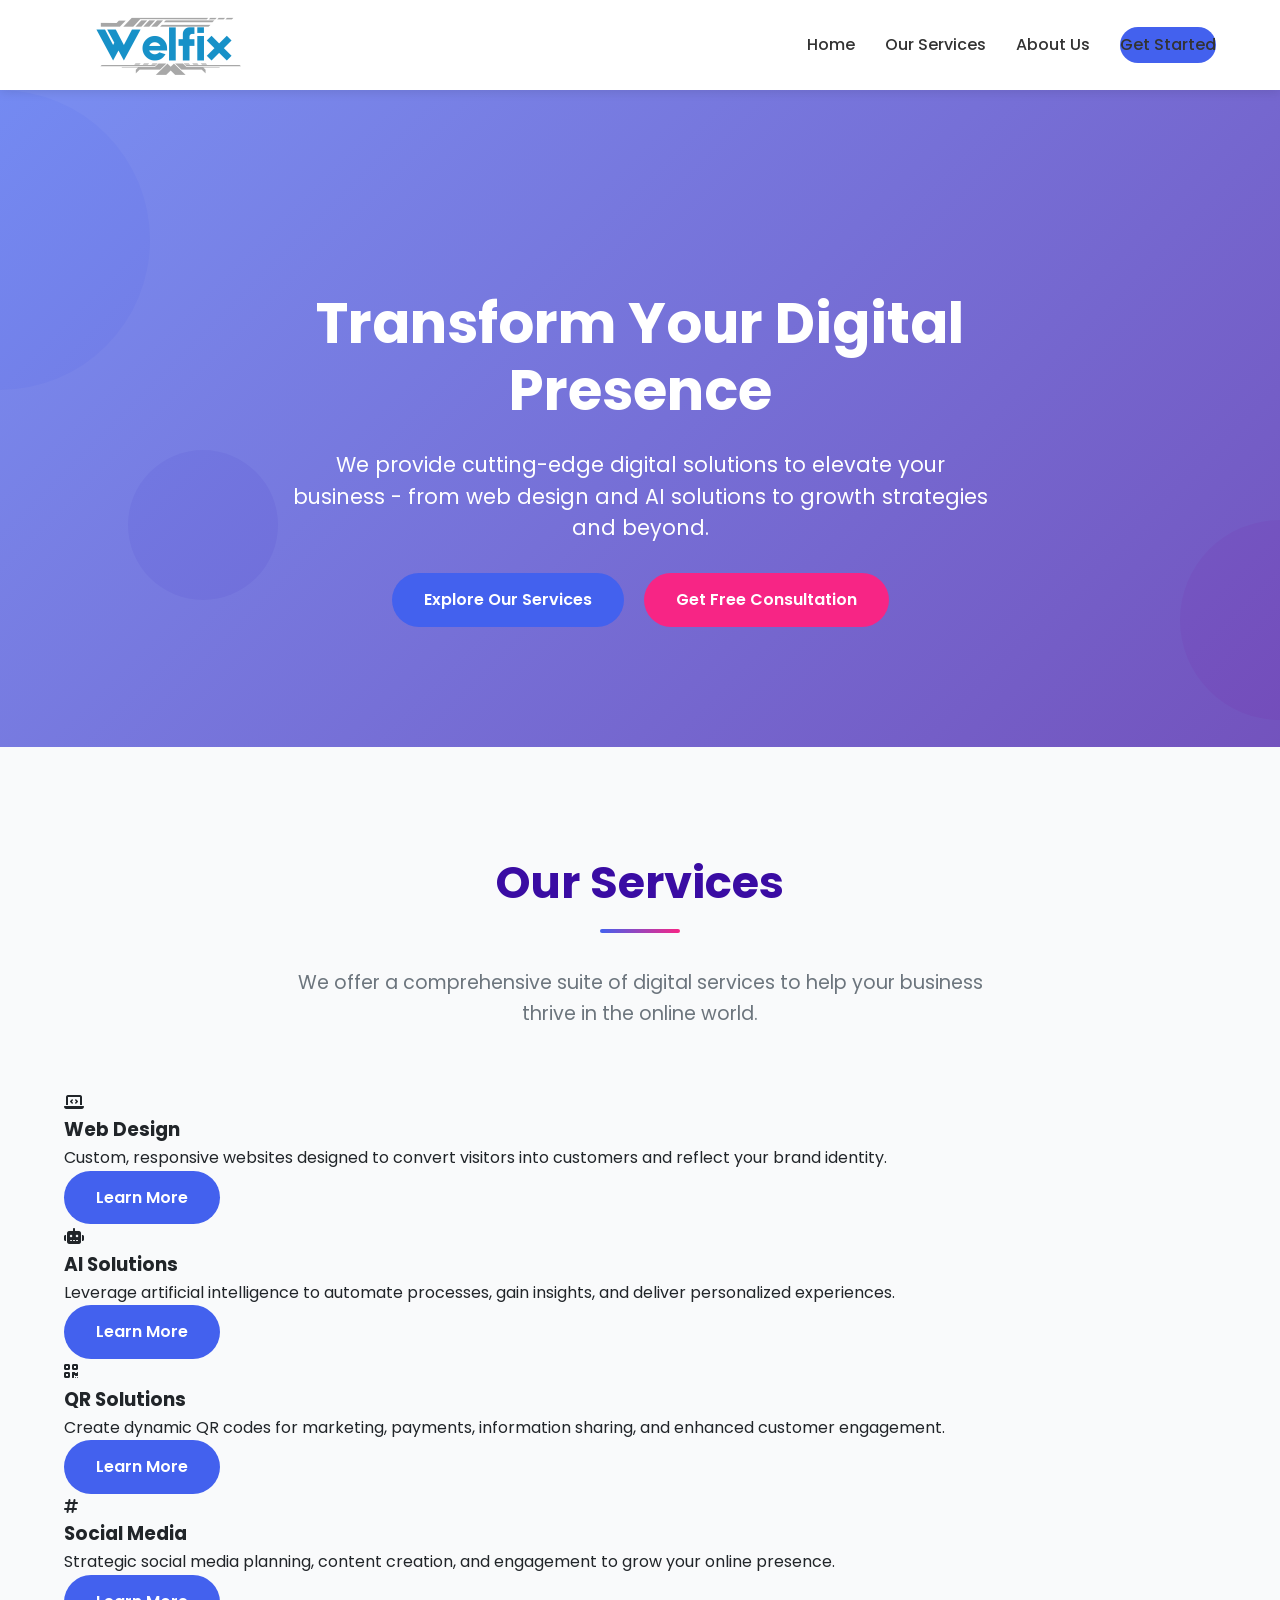
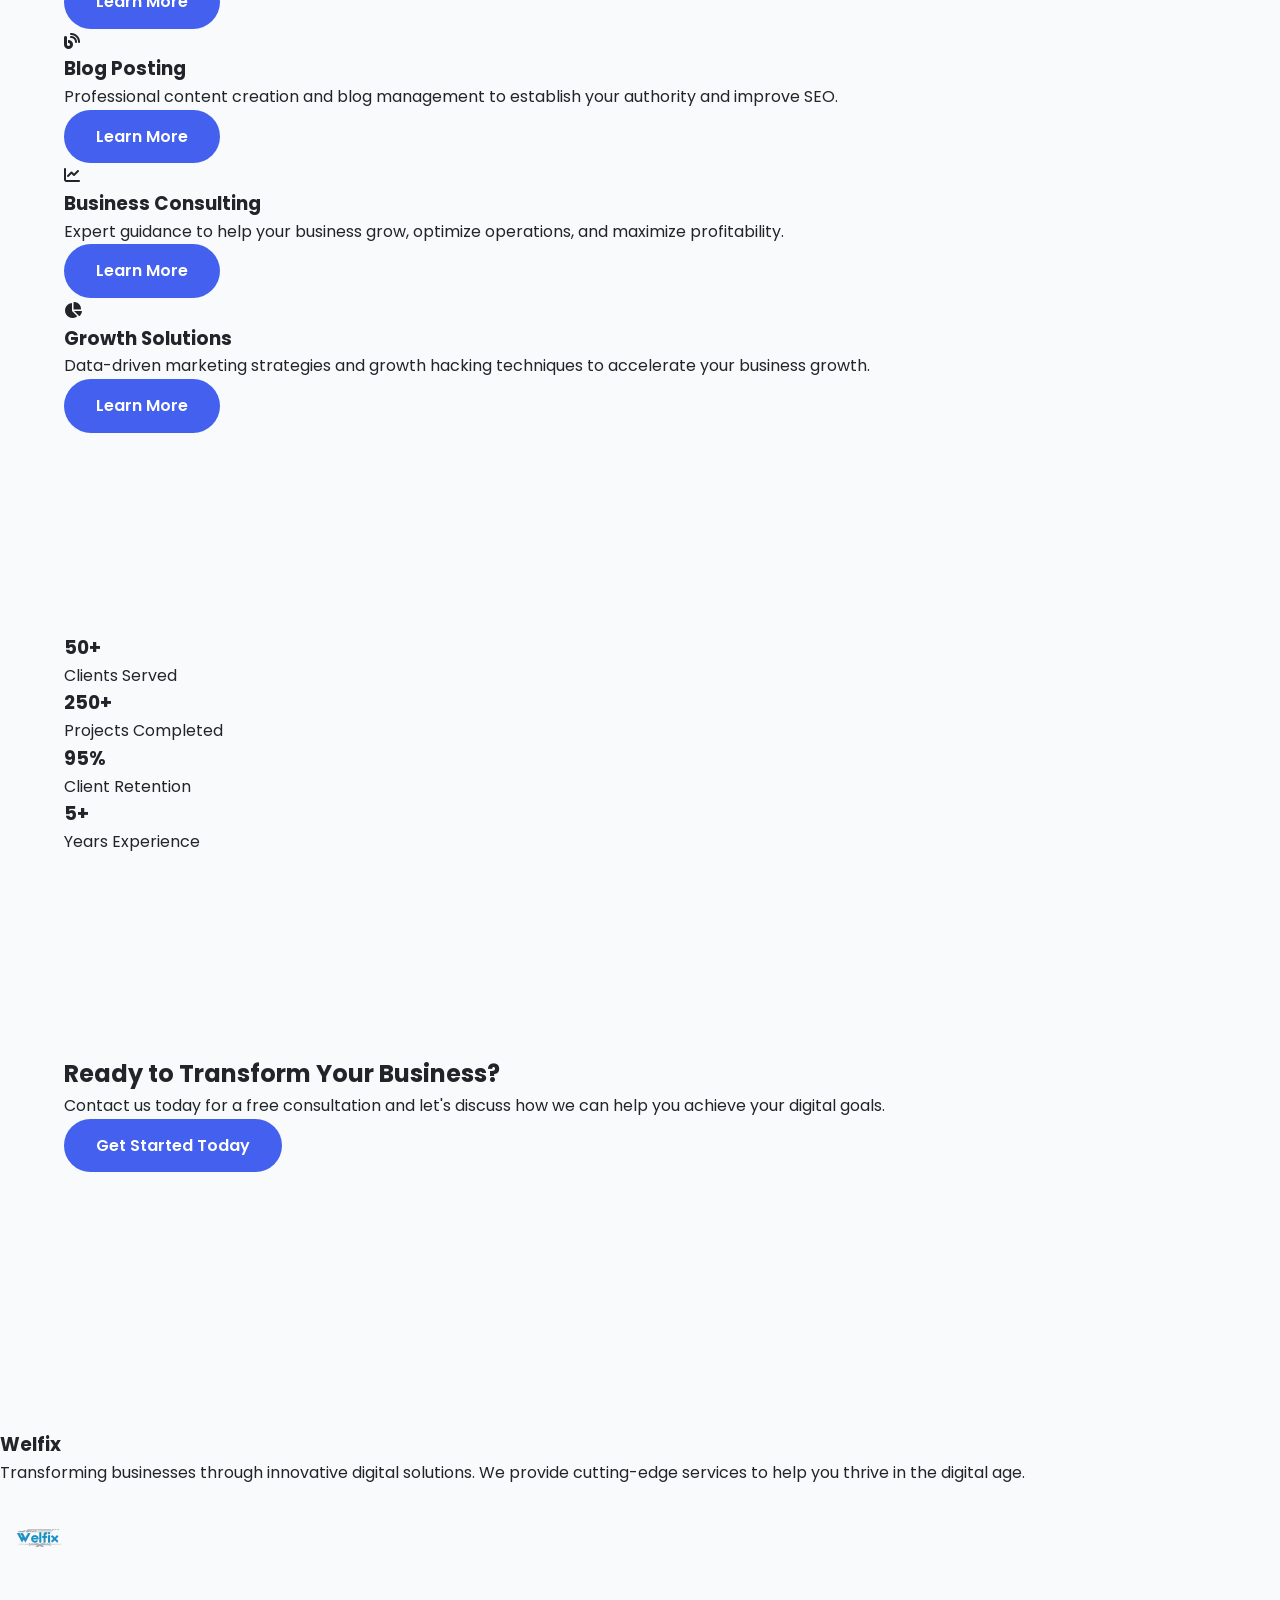
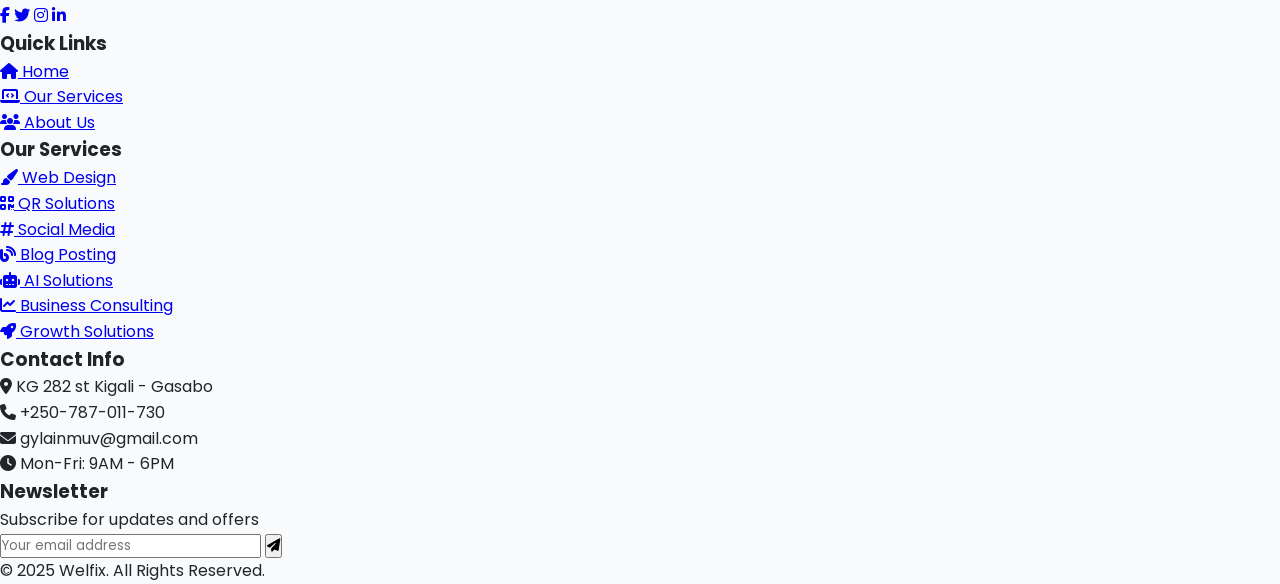
==== index.html @ c5813903 "Update index.html" ====
<!DOCTYPE html>
<html lang="en">
<head>
    <meta charset="UTF-8">
    <meta name="viewport" content="width=device-width, initial-scale=1.0">
    <title>Welfix | Digital Solutions</title>
    <link rel="stylesheet" href="https://cdnjs.cloudflare.com/ajax/libs/font-awesome/6.4.0/css/all.min.css">
    <link href="https://fonts.googleapis.com/css2?family=Poppins:wght@300;400;500;600;700&display=swap" rel="stylesheet">
    <style>
        /* Reset and Base Styles */
        * {
            margin: 0;
            padding: 0;
            box-sizing: border-box;
            font-family: 'Poppins', sans-serif;
        }
        
        :root {
            --primary: #4361ee;
            --secondary: #3a0ca3;
            --accent: #f72585;
            --ai-color: #7209b7;
            --consulting-color: #f8961e;
            --growth-color: #43aa8b;
            --light: #f8f9fa;
            --dark: #212529;
            --success: #4cc9f0;
            --warning: #f9c74f;
        }
        
        body {
            color: var(--dark);
            line-height: 1.6;
            background-color: #f9fafb;
            overflow-x: hidden;
        }
        
        .container {
            width: 90%;
            max-width: 1200px;
            margin: 0 auto;
        }
        
        .btn {
            display: inline-block;
            padding: 14px 32px;
            background: var(--primary);
            color: white;
            border-radius: 50px;
            text-decoration: none;
            font-weight: 600;
            transition: all 0.4s ease;
            border: none;
            cursor: pointer;
        }
        
        .btn:hover {
            background: var(--secondary);
            transform: translateY(-5px);
            box-shadow: 0 15px 25px rgba(67, 97, 238, 0.3);
        }
        
        .btn-accent {
            background: var(--accent);
        }
        
        .btn-accent:hover {
            background: #d81159;
        }
        
        section {
            padding: 100px 0;
        }
        
        .section-title {
            text-align: center;
            margin-bottom: 60px;
        }
        
        .section-title h2 {
            font-size: 2.8rem;
            color: var(--secondary);
            margin-bottom: 20px;
            position: relative;
            display: inline-block;
        }
        
        .section-title h2::after {
            content: '';
            position: absolute;
            bottom: -15px;
            left: 50%;
            transform: translateX(-50%);
            width: 80px;
            height: 4px;
            background: linear-gradient(to right, var(--primary), var(--accent));
            border-radius: 2px;
        }
        
        .section-title p {
            font-size: 1.2rem;
            color: #6c757d;
            max-width: 700px;
            margin: 30px auto 0;
        }
        
        /* Animated Background Elements */
        .bg-shape {
            position: absolute;
            border-radius: 50%;
            opacity: 0.1;
            z-index: -1;
        }
        
        .shape-1 {
            width: 300px;
            height: 300px;
            background: var(--primary);
            top: 10%;
            left: -150px;
            animation: float 15s ease-in-out infinite;
        }
        
        .shape-2 {
            width: 200px;
            height: 200px;
            background: var(--accent);
            bottom: 20%;
            right: -100px;
            animation: float 12s ease-in-out infinite reverse;
        }
        
        .shape-3 {
            width: 150px;
            height: 150px;
            background: var(--secondary);
            top: 50%;
            left: 10%;
            animation: pulse 8s ease-in-out infinite;
        }
        
        @keyframes float {
            0%, 100% {
                transform: translateY(0) rotate(0deg);
            }
            50% {
                transform: translateY(-30px) rotate(10deg);
            }
        }
        
        @keyframes pulse {
            0%, 100% {
                transform: scale(1);
                opacity: 0.1;
            }
            50% {
                transform: scale(1.2);
                opacity: 0.15;
            }
        }
        
        /* Header Styles */
        header {
            background: white;
            box-shadow: 0 2px 10px rgba(0, 0, 0, 0.1);
            position: sticky;
            top: 0;
            z-index: 1000;
            padding: 15px 0;
        }
        
        nav {
            display: flex;
            justify-content: space-between;
            align-items: center;
            position: relative;
        }
        
        .logo {
            display: flex;
            align-items: center;
            text-decoration: none;
            z-index: 1001;
        }
        
        .logo-image {
            height: 60px; /* 200px on desktop */
            width: auto;
            transition: all 0.3s ease;
            object-fit: contain;
        }
        
        .nav-links {
            display: flex;
            list-style: none;
            gap: 30px;
            align-items: center;
        }
        
        .nav-links a {
            text-decoration: none;
            color: #333;
            font-weight: 500;
            transition: color 0.3s;
            padding: 5px 0;
            position: relative;
        }
        
        .nav-links a::after {
            content: '';
            position: absolute;
            bottom: 0;
            left: 0;
            width: 0;
            height: 2px;
            background: var(--primary);
            transition: width 0.3s ease;
        }
        
        .nav-links a:hover::after {
            width: 100%;
        }
        
        .nav-links a:hover {
            color: var(--primary);
        }
        
        .mobile-menu-btn {
            display: none;
            background: none;
            border: none;
            font-size: 1.5rem;
            color: var(--primary);
            cursor: pointer;
            z-index: 1001;
        }
        
/* Hero Section */
.hero {
    padding: 200px 0 120px;
    background: linear-gradient(135deg, rgba(67, 97, 238, 0.7) 0%, rgba(58, 12, 163, 0.7) 100%);
    color: rgb(255, 255, 255);
    text-align: center;
    position: relative;
    overflow: hidden;
}

.hero-video {
    position: absolute;
    top: 0;
    left: 0;
    width: 100%;
    height: 100%;
    z-index: 1;
    opacity: 0.3;
    object-fit: cover;
}

.hero-content {
    max-width: 900px;
    margin: 0 auto;
    position: relative;
    z-index: 2;
    padding: 0 20px;
}

.hero h1 {
    font-size: 3.5rem;
    margin-bottom: 25px;
    line-height: 1.2;
}

.hero p {
    font-size: 1.3rem;
    margin: 0 auto 30px; /* Reduced from 40px to move buttons up */
    max-width: 700px;
    line-height: 1.5;
}

.hero-buttons {
    display: flex;
    justify-content: center;
    gap: 20px;
}

/* Mobile Responsive Styles */
@media (max-width: 768px) {
    .hero {
        padding: 150px 0 80px;
    }
    
    .hero h1 {
        font-size: 2.5rem;
        margin-bottom: 20px;
    }
    
    .hero p {
        font-size: 1.1rem;
        margin-bottom: 25px;
    }
}

@media (max-width: 480px) {
    .hero {
        padding: 120px 0 60px;
    }
    
    .hero h1 {
        font-size: 2rem;
        margin-bottom: 15px;
        line-height: 1.3;
    }
    
    .hero p {
        font-size: 1rem;
        margin-bottom: 20px;
    }
    
    .hero-buttons {
        flex-direction: column;
        align-items: center;
        gap: 15px;
    }
    
    .hero-buttons .btn {
        display: block;
        width: 100%;
        max-width: 280px;
    }


        /* Services Section */
        .services {
            position: relative;
            overflow: hidden;
        }
        
        .services-grid {
            display: grid;
            grid-template-columns: repeat(auto-fit, minmax(300px, 1fr));
            gap: 30px;
        }
        
        .service-card {
            background: white;
            border-radius: 15px;
            overflow: hidden;
            box-shadow: 0 10px 30px rgba(0, 0, 0, 0.08);
            transition: all 0.4s ease;
            text-align: center;
            padding: 40px 30px;
            position: relative;
        }
        
        .service-card:hover {
            transform: translateY(-10px);
            box-shadow: 0 20px 40px rgba(0, 0, 0, 0.15);
        }
        
        .service-icon {
            width: 80px;
            height: 80px;
            background: linear-gradient(135deg, var(--primary) 0%, var(--secondary) 100%);
            border-radius: 50%;
            display: flex;
            align-items: center;
            justify-content: center;
            margin: 0 auto 25px;
            position: relative;
            transition: all 0.4s ease;
        }
        
        .service-card:hover .service-icon {
            transform: rotateY(180deg);
        }
        
        .service-icon i {
            font-size: 2.2rem;
            color: white;
        }
        
        .service-card h3 {
            font-size: 1.5rem;
            margin-bottom: 15px;
            color: var(--secondary);
        }
        
        .service-card p {
            margin-bottom: 25px;
            color: #6c757d;
        }
        
        .service-card .btn {
            padding: 10px 25px;
            font-size: 0.9rem;
        }
        
        /* Service-specific colors */
        .service-card.web-design .service-icon {
            background: linear-gradient(135deg, var(--primary) 0%, var(--secondary) 100%);
        }
        
        .service-card.qr-codes .service-icon {
            background: linear-gradient(135deg, var(--accent) 0%, #d81159 100%);
        }
        
        .service-card.social-media .service-icon {
            background: linear-gradient(135deg, var(--success) 0%, #2ec4b6 100%);
        }
        
        .service-card.blog-posting .service-icon {
            background: linear-gradient(135deg, var(--warning) 0%, #ff9f1c 100%);
        }
        
        .service-card.ai-solutions .service-icon {
            background: linear-gradient(135deg, var(--ai-color) 0%, #560bad 100%);
        }
        
        .service-card.business-consulting .service-icon {
            background: linear-gradient(135deg, var(--consulting-color) 0%, #f3722c 100%);
        }
        
        .service-card.growth-solutions .service-icon {
            background: linear-gradient(135deg, var(--growth-color) 0%, #2a9d8f 100%);
        }
        
        /* Stats Section */
        .stats {
            background: linear-gradient(135deg, var(--primary) 0%, var(--secondary) 100%);
            color: white;
            position: relative;
            overflow: hidden;
        }
        
        .stats-grid {
            display: grid;
            grid-template-columns: repeat(auto-fit, minmax(200px, 1fr));
            gap: 30px;
            text-align: center;
        }
        
        .stat-item {
            padding: 30px;
        }
        
        .stat-item h3 {
            font-size: 3rem;
            margin-bottom: 15px;
            font-weight: 700;
        }
        
        .stat-item p {
            font-size: 1.2rem;
            opacity: 0.9;
        }
        
        /* CTA Section */
        .cta {
            text-align: center;
            background: white;
            position: relative;
            overflow: hidden;
        }
        
        .cta h2 {
            font-size: 2.5rem;
            color: var(--secondary);
            margin-bottom: 25px;
        }
        
        .cta p {
            max-width: 700px;
            margin: 0 auto 40px;
            font-size: 1.2rem;
            color: #6c757d;
        }
        
        /* Footer Styles */
        .footer {
            position: relative;
            width: 100%;
            min-height: 300px;
            overflow: hidden;
            color: white;
        }
        
        .video-background {
            position: absolute;
            top: 0;
            left: 0;
            width: 100%;
            height: 100%;
            object-fit: cover;
            z-index: -2;
        }
        
        .overlay {
            position: absolute;
            top: 0;
            left: 0;
            width: 100%;
            height: 100%;
            background: linear-gradient(to bottom, rgba(0, 0, 0, 0.7), rgba(58, 12, 163, 0.8));
            z-index: -1;
        }
        
        .footer-content {
            max-width: 1200px;
            margin: 0 auto;
            padding: 50px 20px;
            display: grid;
            grid-template-columns: repeat(auto-fit, minmax(250px, 1fr));
            gap: 30px;
        }
        
        .footer-column h3 {
            font-size: 1.5rem;
            margin-bottom: 20px;
            position: relative;
            display: inline-block;
        }
        
        .footer-column h3::after {
            content: '';
            position: absolute;
            bottom: -8px;
            left: 0;
            width: 40px;
            height: 3px;
            background: linear-gradient(to right, #4361ee, #f72585);
            border-radius: 2px;
        }
        
        .footer-links {
            list-style: none;
        }
        
        .footer-links li {
            margin-bottom: 12px;
        }
        
        .footer-links a {
            color: #ddd;
            text-decoration: none;
            transition: all 0.3s ease;
            display: inline-block;
        }
        
        .footer-links a:hover {
            color: white;
            transform: translateX(5px);
        }
        
        .footer-links a i {
            margin-right: 8px;
            font-size: 0.9rem;
        }
        
        .social-links {
            display: flex;
            gap: 15px;
            margin-top: 20px;
        }
        
        .social-links a {
            display: flex;
            align-items: center;
            justify-content: center;
            width: 40px;
            height: 40px;
            background: rgba(255, 255, 255, 0.1);
            border-radius: 50%;
            color: white;
            text-decoration: none;
            transition: all 0.3s ease;
        }
        
        .social-links a:hover {
            background: #4361ee;
            transform: translateY(-5px);
        }
        
        .contact-info {
            list-style: none;
        }
        
        .contact-info li {
            margin-bottom: 15px;
            display: flex;
            align-items: center;
        }
        
        .contact-info i {
            margin-right: 12px;
            color: #4361ee;
            font-size: 1.2rem;
        }
        
        .newsletter-form {
            display: flex;
            margin-top: 20px;
        }
        
        .newsletter-form input {
            flex: 1;
            padding: 12px 15px;
            border: none;
            border-radius: 4px 0 0 4px;
            outline: none;
        }
        
        .newsletter-form button {
            padding: 0 15px;
            background: #4361ee;
            color: white;
            border: none;
            border-radius: 0 4px 4px 0;
            cursor: pointer;
            transition: all 0.3s ease;
        }
        
        .newsletter-form button:hover {
            background: #3a0ca3;
        }
        
        .copyright {
            text-align: center;
            padding: 20px;
            background: rgba(0, 0, 0, 0.4);
            border-top: 1px solid rgba(255, 255, 255, 0.1);
        }
        
      /* Mobile Responsive Corrections */
@media (max-width: 968px) {
    nav {
        display: flex;
        justify-content: space-between;
        align-items: center;
        width: 100%;
    }
    
    .logo {
        justify-content: flex-start;
        width: auto;
        margin-bottom: 0;
    }
    
    .mobile-menu-btn {
        display: block;
        order: 2; /* Moves to the right side */
    }
    
    .nav-links {
        position: fixed;
        top: 0;
        left: -100%;
        width: 80%;
        height: 100vh;
        background: white;
        flex-direction: column;
        justify-content: center;
        gap: 25px;
        transition: left 0.3s ease;
        box-shadow: 0 0 15px rgba(0, 0, 0, 0.1);
        z-index: 1000;
    }
    
    .nav-links.active {
        left: 0;
    }
    
    /* Adjust hero padding to account for smaller header */
    .hero {
        padding: 120px 0 80px;
    }
}

@media (max-width: 768px) {
    /* Ensure logo and menu button are properly aligned */
    .logo {
        order: 1; /* Logo on left */
        flex: 1;
    }
    
    .mobile-menu-btn {
        order: 2; /* Menu button on right */
    }
    
    .logo-image {
        height: 60px;
        max-width: 100%;
    }
    
    /* Adjust header for smaller logo */
    header {
        padding: 10px 0;
    }
    
    /* Make sure header container has proper spacing */
    header .container {
        display: flex;
        justify-content: space-between;
        align-items: center;
    
@media (max-width: 480px) {
    .logo-image {
        height: 45px;
    }
    
    .hero {
        padding: 100px 0 70px;
    }
    
    .hero h1 {
        font-size: 1.8rem;
    }
    
    .mobile-menu-btn {
        font-size: 1.2rem;
        padding: 5px;
    }
}
            }
        }
    </style>
</head>
<body>
    <!-- Animated Background Elements -->
    <div class="bg-shape shape-1"></div>
    <div class="bg-shape shape-2"></div>
    <div class="bg-shape shape-3"></div>

    <!-- Header with Navigation -->
    <header>
        <div class="container">
            <nav>
                <a href="index.html" class="logo">
                    <img src="welfix logo 200x60px.png" alt="Welfix Logo" class="logo-image">
                </a>
                <ul class="nav-links" id="navLinks">
                    <li><a href="index.html">Home</a></li>
                    <li><a href="our services.html">Our Services</a></li>
                    <li><a href="About us.html">About Us</a></li>
                    <li><a href="contact us.html" class="btn">Get Started</a></li>
                </ul>
                <button class="mobile-menu-btn" id="mobileMenuBtn">
                    <i class="fas fa-bars"></i>
                </button>
            </nav>
        </div>
    </header>

     <!-- Hero Section -->
   <section class="hero">
    <video class="hero-video" autoplay muted loop playsinline>
        <source src="images/logo muted.mp4" type="video/mp4">
        Your browser does not support the video tag.
    </video>
    <div class="hero-content">
        <h1>Transform Your Digital Presence</h1>
        <p>We provide cutting-edge digital solutions to elevate your business - from web design and AI solutions to growth strategies and beyond.</p>
        <div class="hero-buttons">
            <a href="our services.html" class="btn">Explore Our Services</a>
            <a href="contact us.html" class="btn btn-accent">Get Free Consultation</a>
        </div>
    </div>
</section>

    <!-- Services Section -->
    <section id="services" class="services">
        <div class="container">
            <div class="section-title">
                <h2>Our Services</h2>
                <p>We offer a comprehensive suite of digital services to help your business thrive in the online world.</p>
            </div>
            <div class="services-grid">
                <div class="service-card web-design">
                    <div class="service-icon">
                        <i class="fas fa-laptop-code"></i>
                    </div>
                    <h3>Web Design</h3>
                    <p>Custom, responsive websites designed to convert visitors into customers and reflect your brand identity.</p>
                    <a href="our services.html#web-design" class="btn">Learn More</a>
                </div>

                <div class="service-card ai-solutions">
                    <div class="service-icon">
                        <i class="fas fa-robot"></i>
                    </div>
                    <h3>AI Solutions</h3>
                    <p>Leverage artificial intelligence to automate processes, gain insights, and deliver personalized experiences.</p>
                    <a href="our services.html#ai-solutions" class="btn">Learn More</a>
                </div>
                
                <div class="service-card qr-codes">
                    <div class="service-icon">
                        <i class="fas fa-qrcode"></i>
                    </div>
                    <h3>QR Solutions</h3>
                    <p>Create dynamic QR codes for marketing, payments, information sharing, and enhanced customer engagement.</p>
                    <a href="our services.html#qr-codes" class="btn">Learn More</a>
                </div>
                
                <div class="service-card social-media">
                    <div class="service-icon">
                        <i class="fas fa-hashtag"></i>
                    </div>
                    <h3>Social Media</h3>
                    <p>Strategic social media planning, content creation, and engagement to grow your online presence.</p>
                    <a href="our services.html#social-media" class="btn">Learn More</a>
                </div>
                
                <div class="service-card blog-posting">
                    <div class="service-icon">
                        <i class="fas fa-blog"></i>
                    </div>
                    <h3>Blog Posting</h3>
                    <p>Professional content creation and blog management to establish your authority and improve SEO.</p>
                    <a href="our services.html#blog-posting" class="btn">Learn More</a>
                </div>
                
                <div class="service-card business-consulting">
                    <div class="service-icon">
                        <i class="fas fa-chart-line"></i>
                    </div>
                    <h3>Business Consulting</h3>
                    <p>Expert guidance to help your business grow, optimize operations, and maximize profitability.</p>
                    <a href="our services.html#business-consulting" class="btn">Learn More</a>
                </div>
                
                <div class="service-card growth-solutions">
                    <div class="service-icon">
                        <i class="fas fa-chart-pie"></i>
                    </div>
                    <h3>Growth Solutions</h3>
                    <p>Data-driven marketing strategies and growth hacking techniques to accelerate your business growth.</p>
                    <a href="our services.html#growth-solutions" class="btn">Learn More</a>
                </div>
            </div>
        </div>
    </section>

    <!-- Stats Section -->
    <section class="stats">
        <div class="container">
            <div class="stats-grid">
                <div class="stat-item">
                    <h3>50+</h3>
                    <p>Clients Served</p>
                </div>
                <div class="stat-item">
                    <h3>250+</h3>
                    <p>Projects Completed</p>
                </div>
                <div class="stat-item">
                    <h3>95%</h3>
                    <p>Client Retention</p>
                </div>
                <div class="stat-item">
                    <h3>5+</h3>
                    <p>Years Experience</p>
                </div>
            </div>
        </div>
    </section>

    <!-- CTA Section -->
    <section id="contact" class="cta">
        <div class="container">
            <h2>Ready to Transform Your Business?</h2>
            <p>Contact us today for a free consultation and let's discuss how we can help you achieve your digital goals.</p>
            <a href="contact us.html" class="btn">Get Started Today</a>
        </div>
    </section>

    <!-- Footer -->
    <footer class="footer">
        <video autoplay muted loop class="video-background">
            <source src="images/ai.mp4" type="video/mp4">
            Your browser does not support the video tag.
        </video>
        <div class="overlay"></div>
        
        <div class="footer-content">
            <div class="footer-column">
                <h3>Welfix</h3>
                <p>Transforming businesses through innovative digital solutions. We provide cutting-edge services to help you thrive in the digital age.</p>
                <img src="images/welfix transparent.png" alt="Welfix Logo" class="logo-image" style="height: 80px; margin: 15px 0;">
                <div class="social-links">
                    <a href="#"><i class="fab fa-facebook-f"></i></a>
                    <a href="#"><i class="fab fa-twitter"></i></a>
                    <a href="#"><i class="fab fa-instagram"></i></a>
                    <a href="#"><i class="fab fa-linkedin-in"></i></a>
                </div>
            </div>
            
            <div class="footer-column">
                <h3>Quick Links</h3>
                <ul class="footer-links">
                    <li><a href="index.html"><i class="fas fa-home"></i> Home</a></li>
                    <li><a href="our services.html"><i class="fas fa-laptop-code"></i> Our Services</a></li>
                    <li><a href="About us.html"><i class="fas fa-users"></i> About Us</a></li>
                </ul>
            </div>
            
            <div class="footer-column">
                <h3>Our Services</h3>
                <ul class="footer-links">
                    <li><a href="our services.html#web-design"><i class="fas fa-paint-brush"></i> Web Design</a></li>
                    <li><a href="our services.html#qr-codes"><i class="fas fa-qrcode"></i> QR Solutions</a></li>
                    <li><a href="our services.html#social-media"><i class="fas fa-hashtag"></i> Social Media</a></li>
                    <li><a href="our services.html#blog-posting"><i class="fas fa-blog"></i> Blog Posting</a></li>
                    <li><a href="our services.html#ai-solutions"><i class="fas fa-robot"></i> AI Solutions</a></li>
                    <li><a href="our services.html#business-consulting"><i class="fas fa-chart-line"></i> Business Consulting</a></li>
                    <li><a href="our services.html#growth-solutions"><i class="fas fa-rocket"></i> Growth Solutions</a></li>
                </ul>
            </div>
            
            <div class="footer-column">
                <h3>Contact Info</h3>
                <ul class="contact-info">
                    <li><i class="fas fa-map-marker-alt"></i> KG 282 st Kigali - Gasabo</li>
                    <li><i class="fas fa-phone"></i> +250-787-011-730</li>
                    <li><i class="fas fa-envelope"></i> gylainmuv@gmail.com</li>
                    <li><i class="fas fa-clock"></i> Mon-Fri: 9AM - 6PM</li>
                </ul>
                
                <h3>Newsletter</h3>
                <p>Subscribe for updates and offers</p>
                <form class="newsletter-form">
                    <input type="email" placeholder="Your email address">
                    <button type="submit"><i class="fas fa-paper-plane"></i></button>
                </form>
            </div>
        </div>
        
        <div class="copyright">
            <p>&copy; 2025 Welfix. All Rights Reserved.</p>
        </div>
    </footer>

    <script>
        // Mobile menu functionality
        const mobileMenuBtn = document.getElementById('mobileMenuBtn');
        const navLinks = document.getElementById('navLinks');
        
        mobileMenuBtn.addEventListener('click', () => {
            navLinks.classList.toggle('active');
            mobileMenuBtn.innerHTML = navLinks.classList.contains('active') 
                ? '<i class="fas fa-times"></i>' 
                : '<i class="fas fa-bars"></i>';
        });
        
        // Close mobile menu when clicking on a link
        document.querySelectorAll('.nav-links a').forEach(link => {
            link.addEventListener('click', () => {
                navLinks.classList.remove('active');
                mobileMenuBtn.innerHTML = '<i class="fas fa-bars'></i>';
            });
        });
        
        // Header scroll effect
        window.addEventListener('scroll', function() {
            const header = document.querySelector('header');
            if (window.scrollY > 50) {
                header.style.boxShadow = '0 5px 15px rgba(0, 0, 0, 0.1)';
            } else {
                header.style.boxShadow = '0 2px 10px rgba(0, 0, 0, 0.1)';
            }
        });
    </script>
</body>
</html>
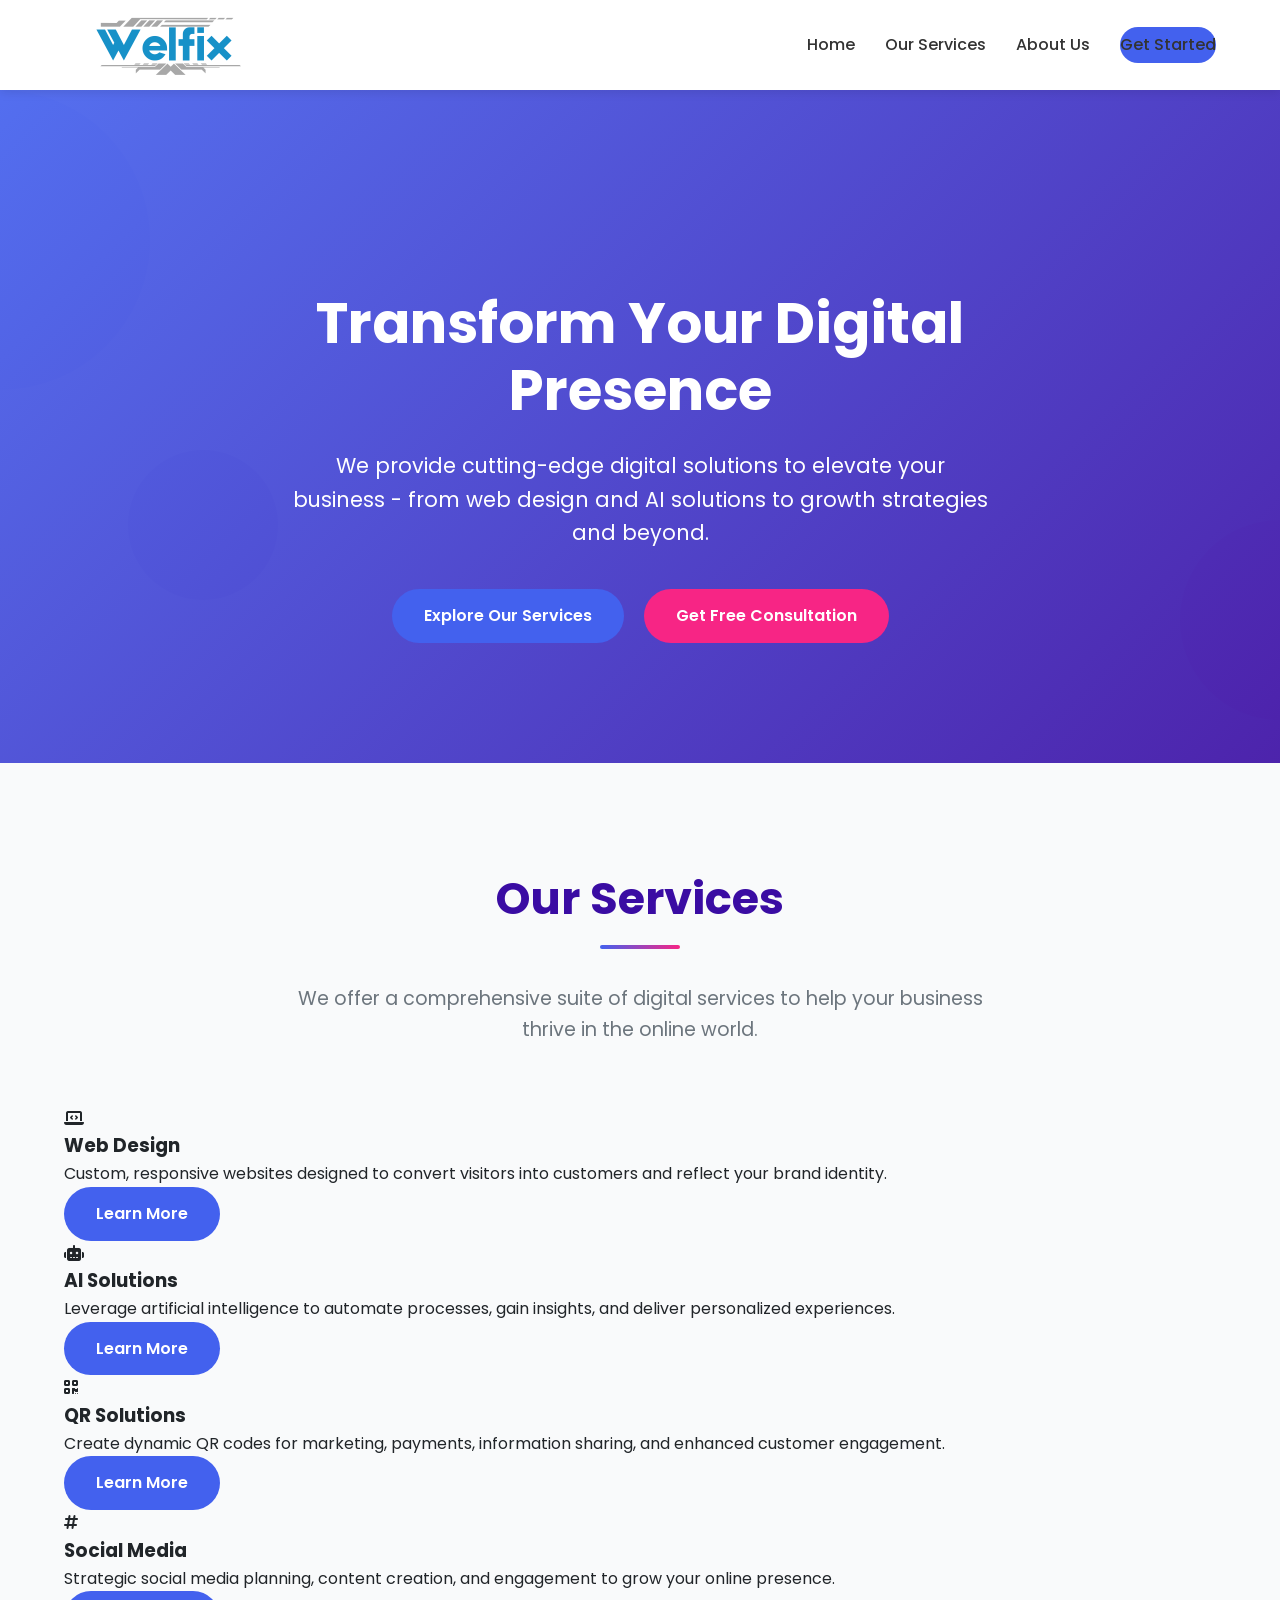
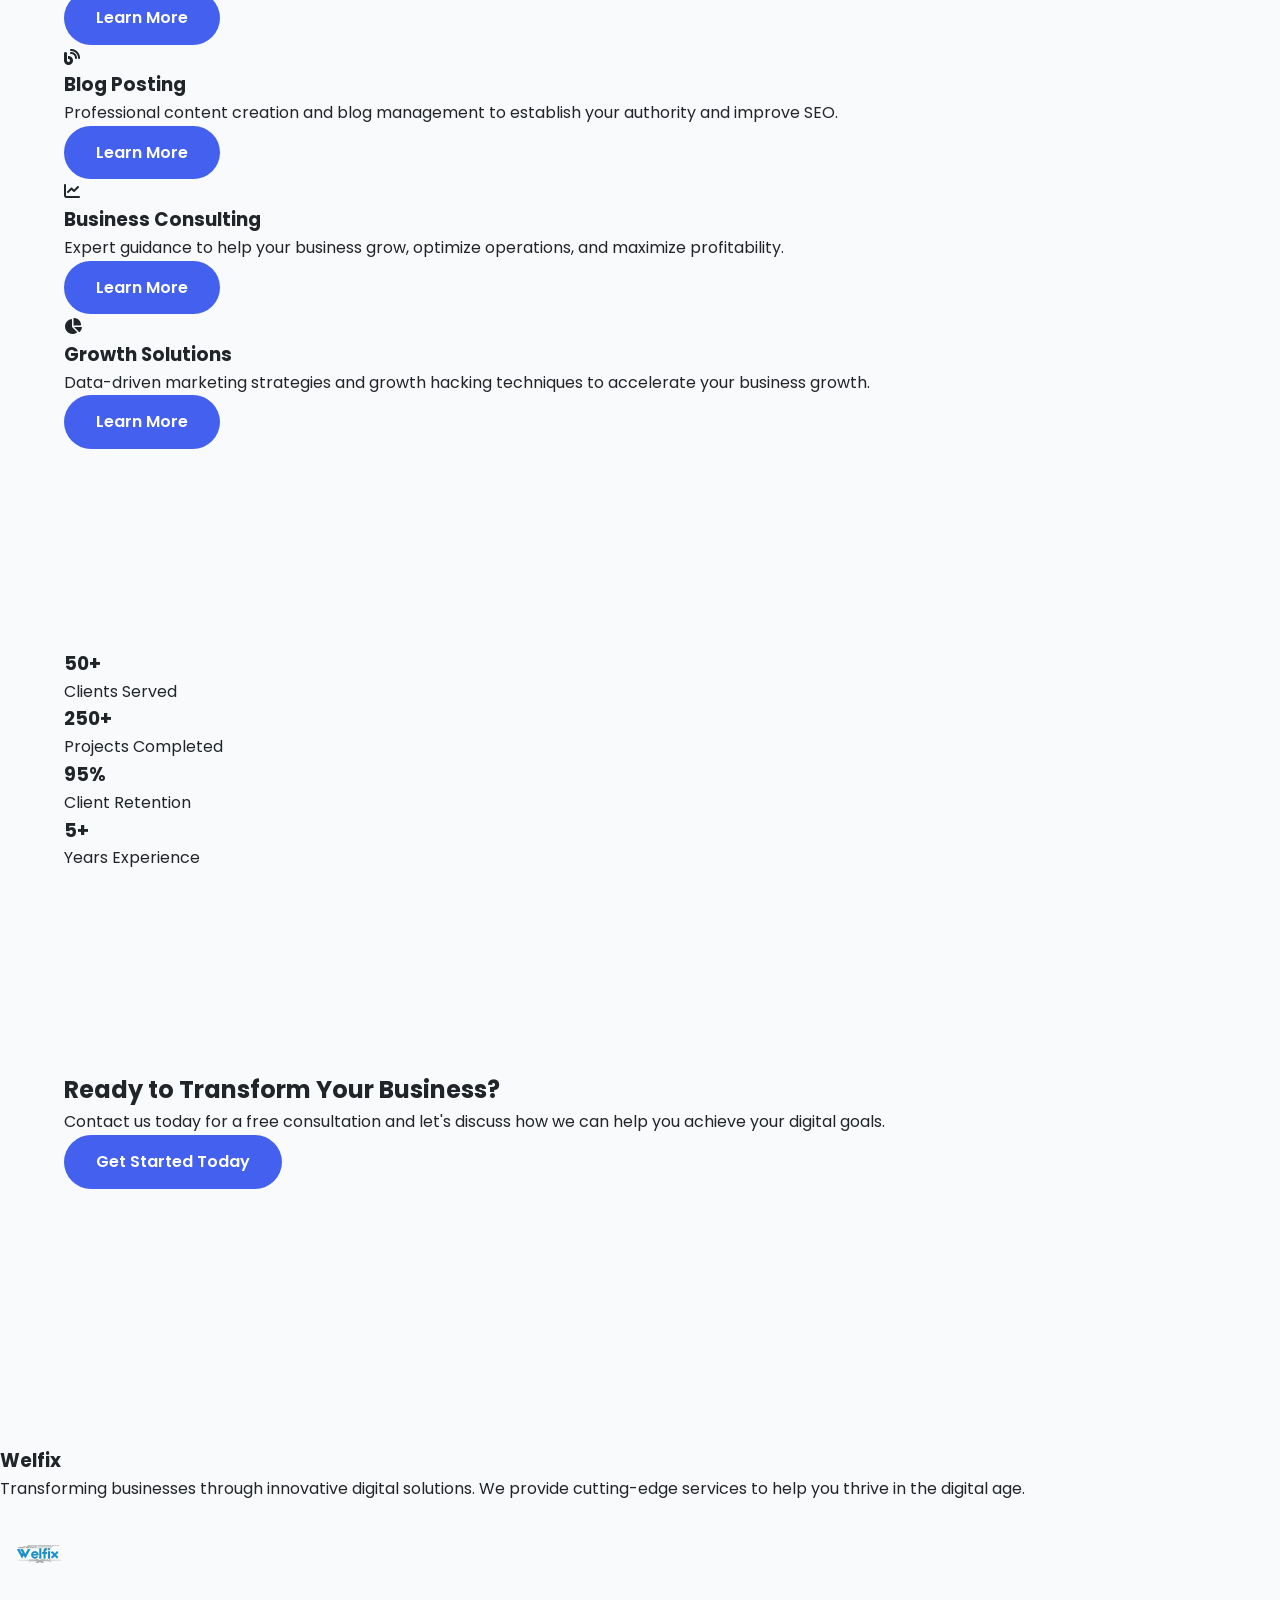
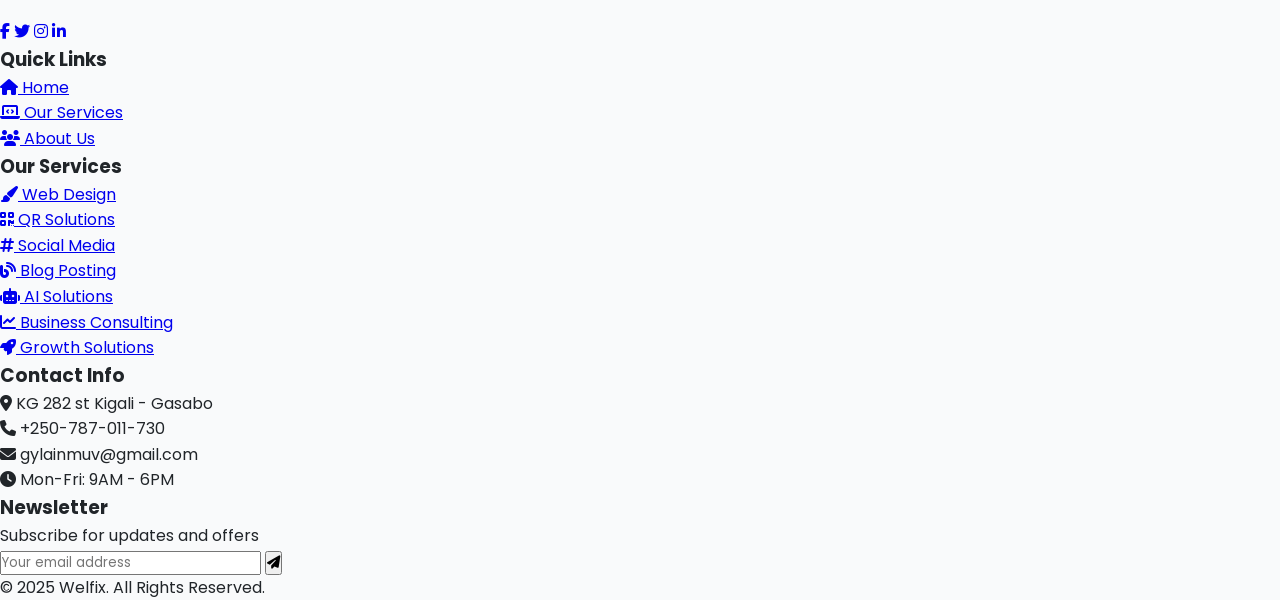
==== commit d3a97632: "Update index.html" ====
--- a/index.html
+++ b/index.html
@@ -235,10 +235,11 @@
             z-index: 1001;
         }
         
-/* Hero Section */
+    
+       /* Hero Section */
 .hero {
     padding: 200px 0 120px;
-    background: linear-gradient(135deg, rgba(67, 97, 238, 0.7) 0%, rgba(58, 12, 163, 0.7) 100%);
+    background: linear-gradient(135deg, rgba(67, 97, 238, 0.9) 0%, rgba(58, 12, 163, 0.9) 100%);
     color: rgb(255, 255, 255);
     text-align: center;
     position: relative;
@@ -247,12 +248,15 @@
 
 .hero-video {
     position: absolute;
-    top: 0;
-    left: 0;
-    width: 100%;
-    height: 100%;
+    top: 50%;
+    left: 50%;
+    min-width: 100%;
+    min-height: 100%;
+    width: auto;
+    height: auto;
+    transform: translateX(-50%) translateY(-50%);
     z-index: 1;
-    opacity: 0.3;
+    opacity: 0.2;
     object-fit: cover;
 }
 
@@ -261,7 +265,6 @@
     margin: 0 auto;
     position: relative;
     z-index: 2;
-    padding: 0 20px;
 }
 
 .hero h1 {
@@ -272,9 +275,8 @@
 
 .hero p {
     font-size: 1.3rem;
-    margin: 0 auto 30px; /* Reduced from 40px to move buttons up */
+    margin: 0 auto 40px;
     max-width: 700px;
-    line-height: 1.5;
 }
 
 .hero-buttons {
@@ -298,7 +300,7 @@
         font-size: 1.1rem;
         margin-bottom: 25px;
     }
-}
+
 
 @media (max-width: 480px) {
     .hero {
@@ -750,8 +752,7 @@
         </div>
     </header>
 
-     <!-- Hero Section -->
-   <section class="hero">
+    <section class="hero">
     <video class="hero-video" autoplay muted loop playsinline>
         <source src="images/logo muted.mp4" type="video/mp4">
         Your browser does not support the video tag.
@@ -765,7 +766,6 @@
         </div>
     </div>
 </section>
-
     <!-- Services Section -->
     <section id="services" class="services">
         <div class="container">
@@ -980,3 +980,6 @@
 
 
 
+
+
+
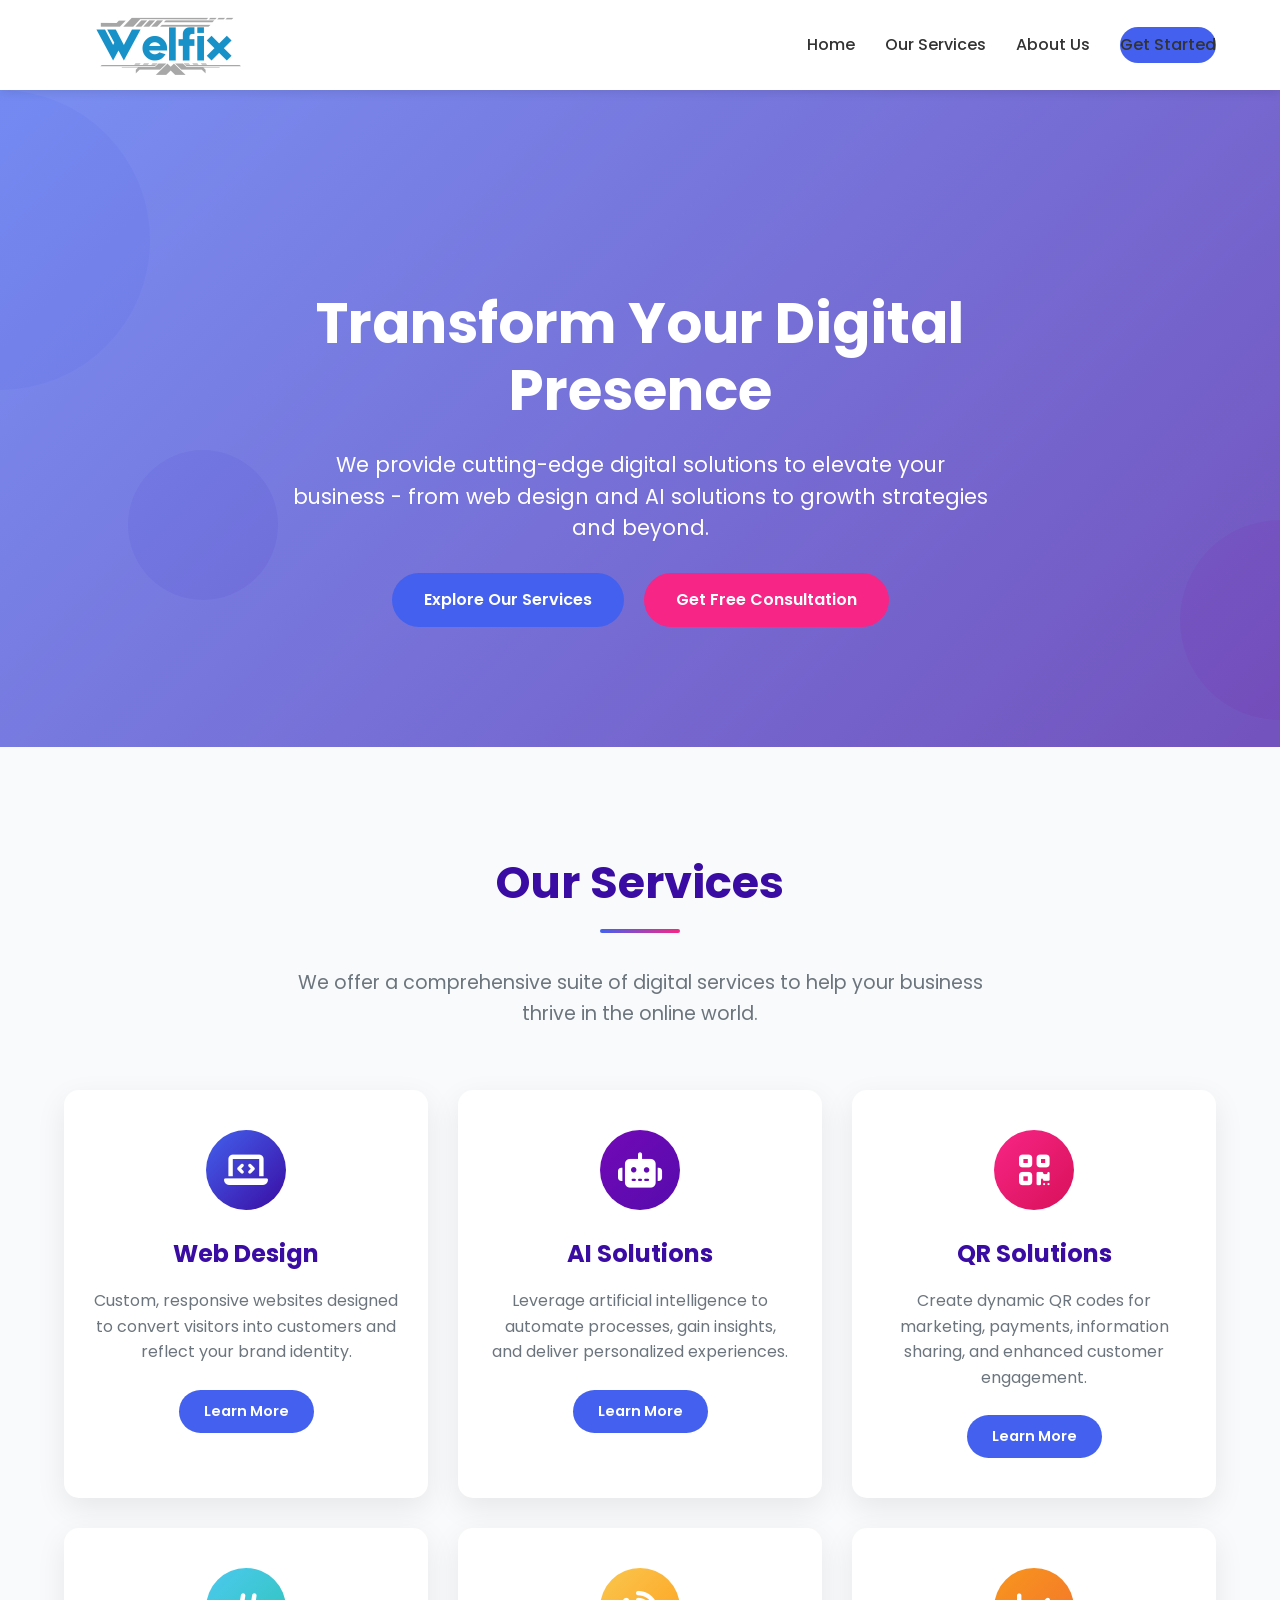
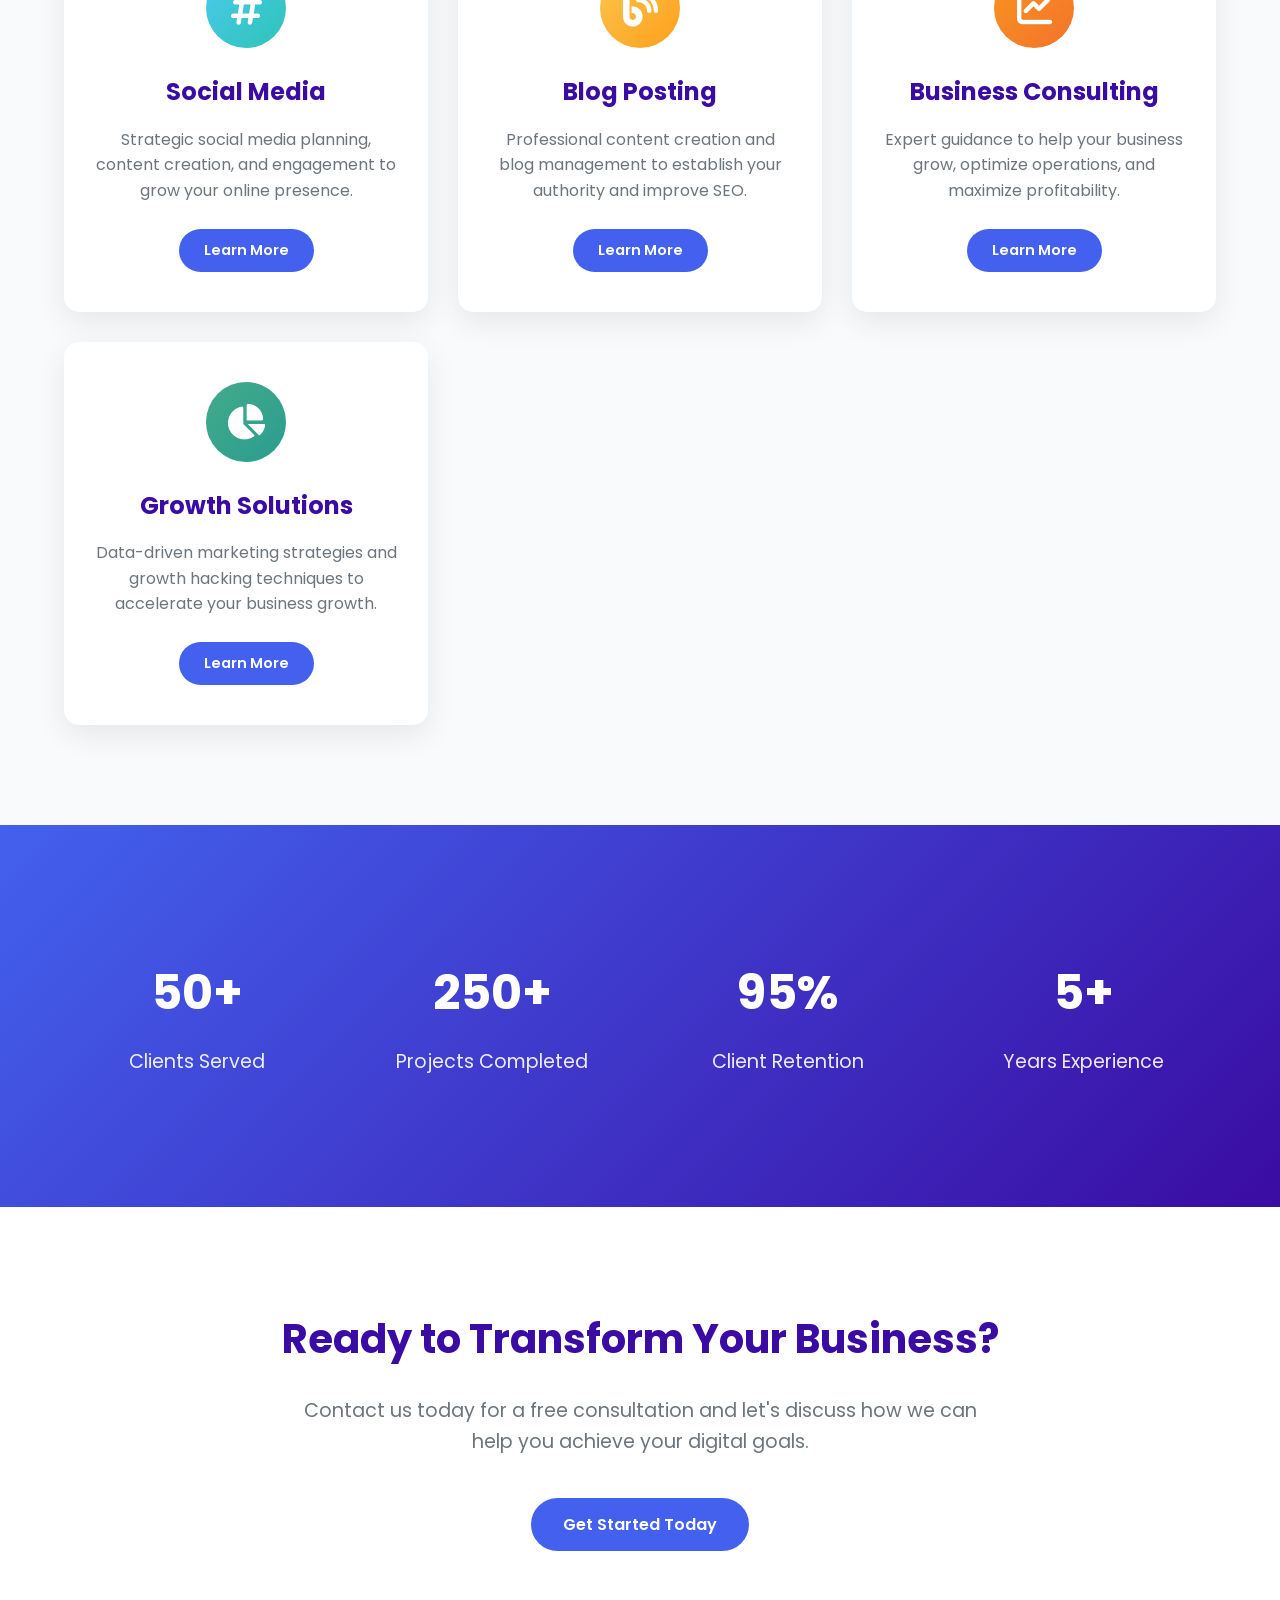
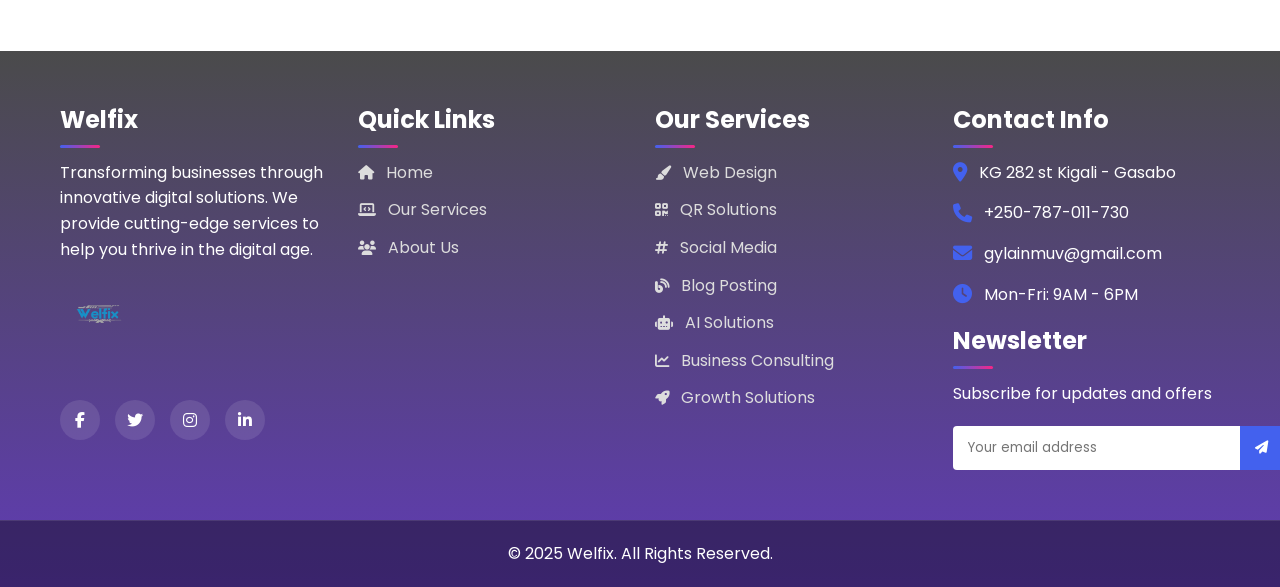
==== commit 22f5b521: "Update index.html" ====
--- a/index.html
+++ b/index.html
@@ -236,10 +236,10 @@
         }
         
     
-       /* Hero Section */
+ /* Hero Section */
 .hero {
     padding: 200px 0 120px;
-    background: linear-gradient(135deg, rgba(67, 97, 238, 0.9) 0%, rgba(58, 12, 163, 0.9) 100%);
+    background: linear-gradient(135deg, rgba(67, 97, 238, 0.7) 0%, rgba(58, 12, 163, 0.7) 100%);
     color: rgb(255, 255, 255);
     text-align: center;
     position: relative;
@@ -248,15 +248,12 @@
 
 .hero-video {
     position: absolute;
-    top: 50%;
-    left: 50%;
-    min-width: 100%;
-    min-height: 100%;
-    width: auto;
-    height: auto;
-    transform: translateX(-50%) translateY(-50%);
+    top: 0;
+    left: 0;
+    width: 100%;
+    height: 100%;
     z-index: 1;
-    opacity: 0.2;
+    opacity: 0.3;
     object-fit: cover;
 }
 
@@ -265,6 +262,7 @@
     margin: 0 auto;
     position: relative;
     z-index: 2;
+    padding: 0 20px;
 }
 
 .hero h1 {
@@ -275,8 +273,9 @@
 
 .hero p {
     font-size: 1.3rem;
-    margin: 0 auto 40px;
+    margin: 0 auto 30px;
     max-width: 700px;
+    line-height: 1.5;
 }
 
 .hero-buttons {
@@ -300,7 +299,7 @@
         font-size: 1.1rem;
         margin-bottom: 25px;
     }
-
+}
 
 @media (max-width: 480px) {
     .hero {
@@ -324,12 +323,13 @@
         gap: 15px;
     }
     
-    .hero-buttons .btn {
+    /* FIXED: Only affects buttons in hero section */
+    section.hero .hero-buttons .btn {
         display: block;
         width: 100%;
         max-width: 280px;
     }
-
+}
 
         /* Services Section */
         .services {
@@ -983,3 +983,4 @@
 
 
 
+
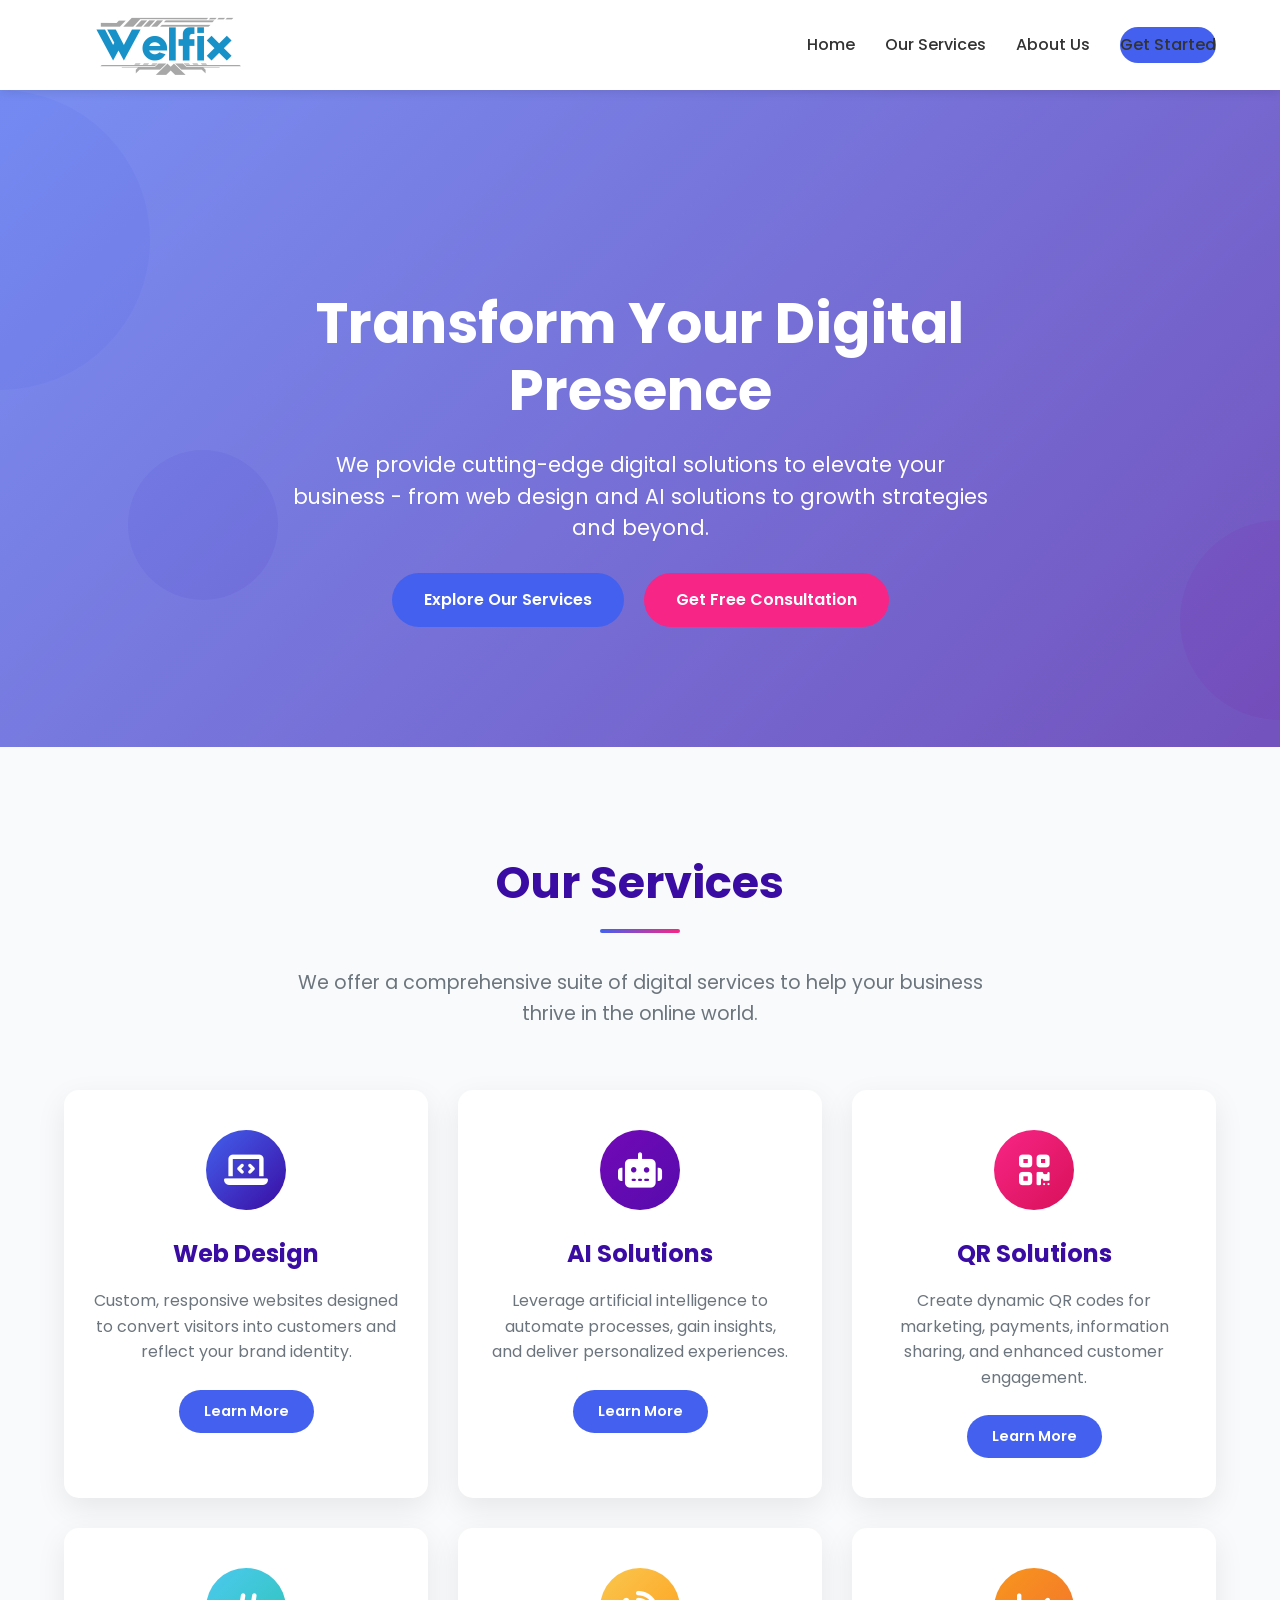
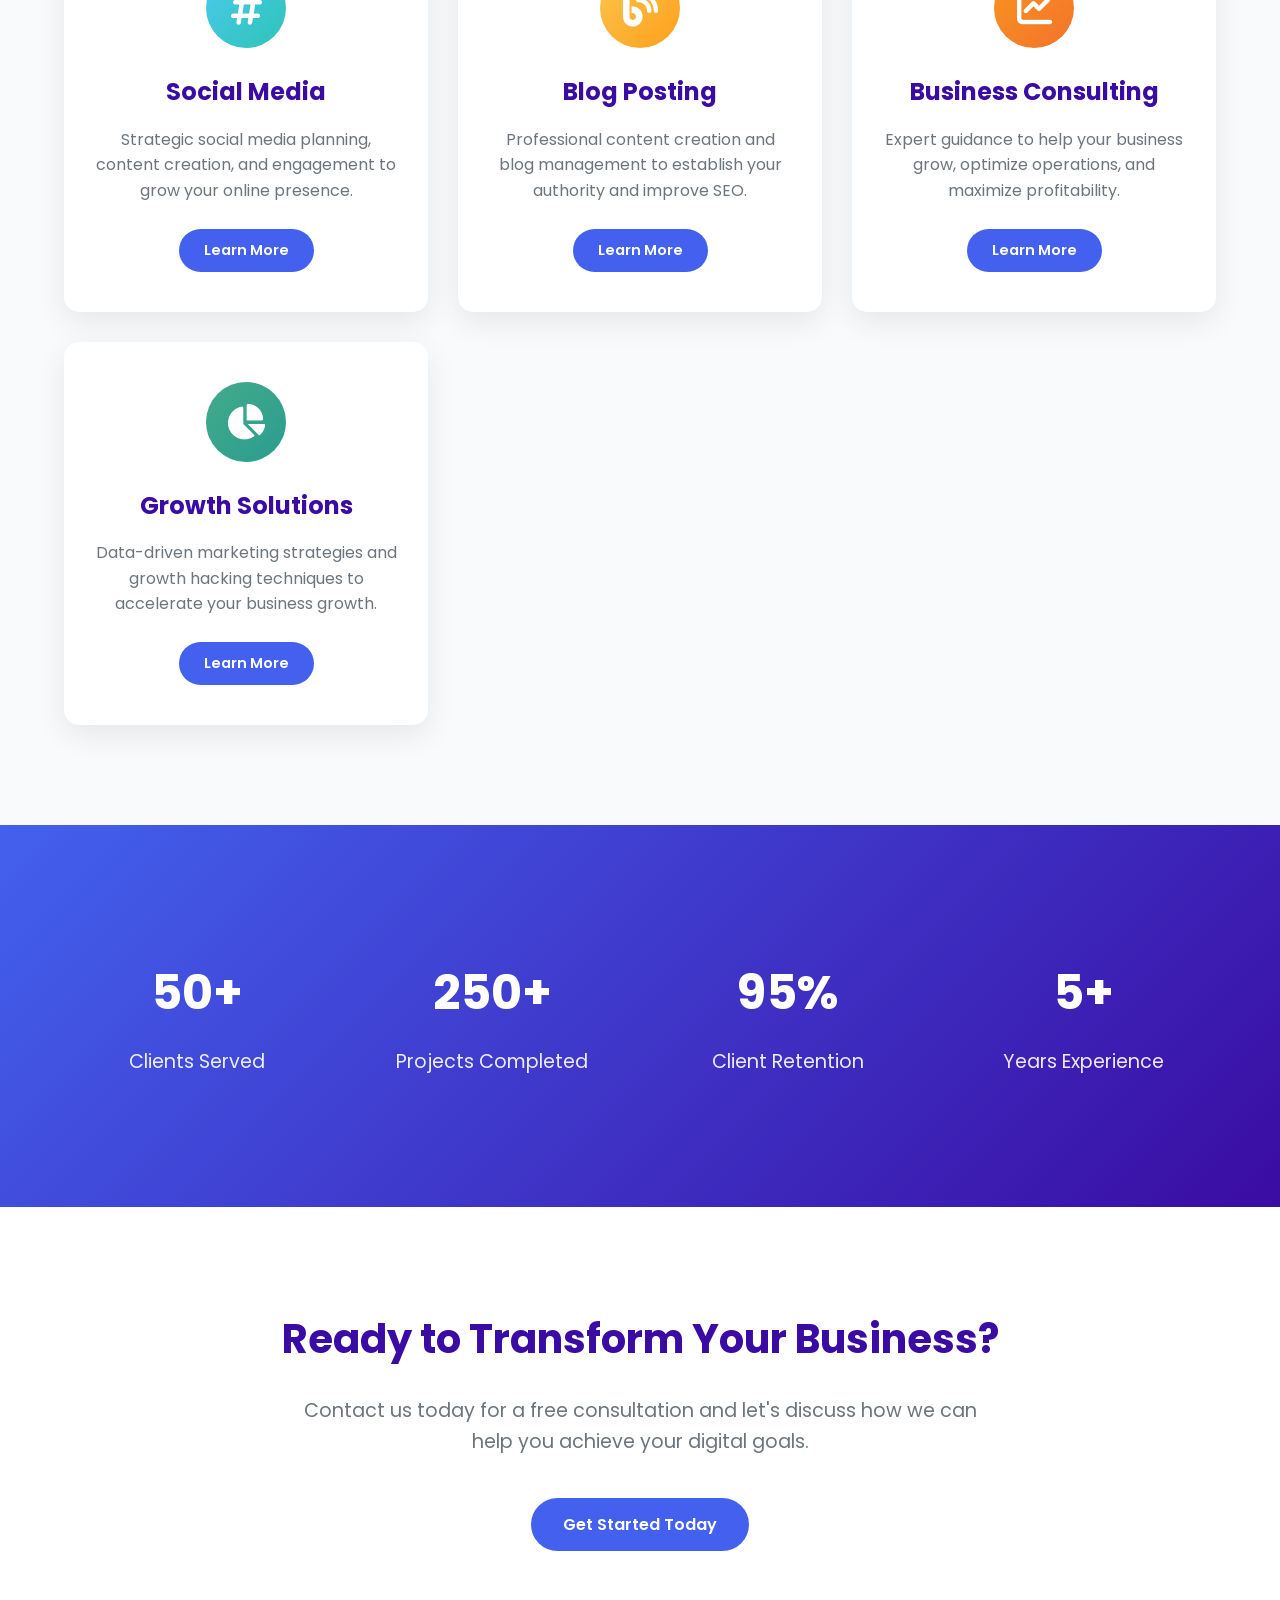
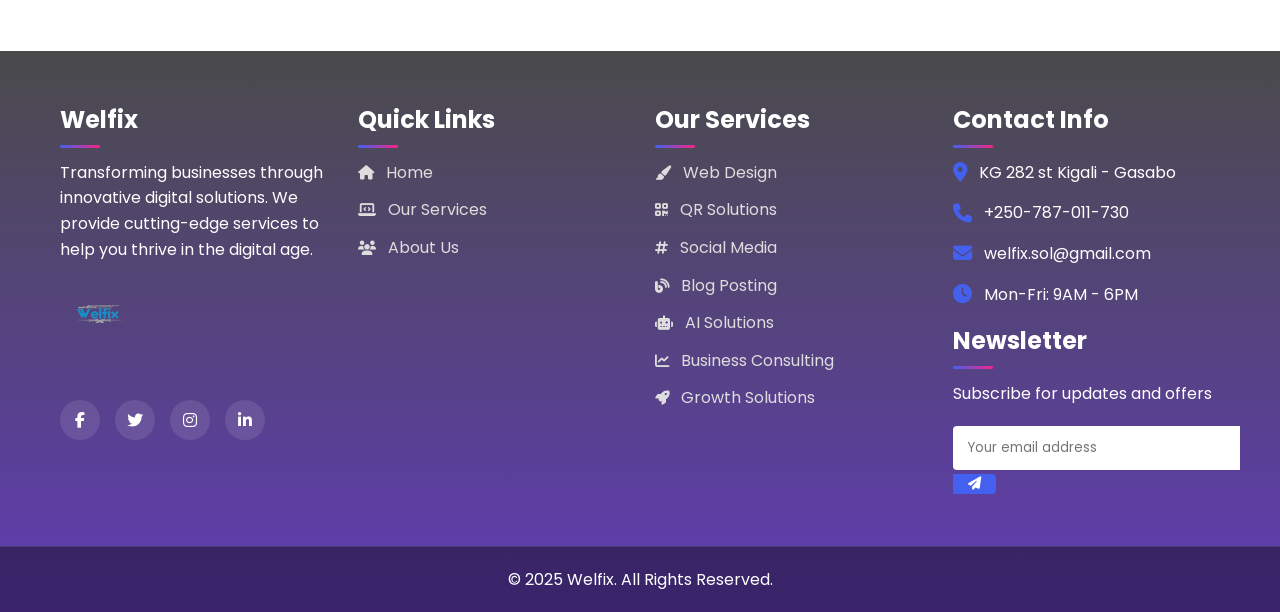
==== commit aa3974e4: "Update index.html" ====
--- a/index.html
+++ b/index.html
@@ -889,7 +889,7 @@
                 <div class="social-links">
                     <a href="#"><i class="fab fa-facebook-f"></i></a>
                     <a href="#"><i class="fab fa-twitter"></i></a>
-                    <a href="#"><i class="fab fa-instagram"></i></a>
+                    <a href="https://www.instagram.com/welfix_solutions/"><i class="fab fa-instagram"></i></a>
                     <a href="#"><i class="fab fa-linkedin-in"></i></a>
                 </div>
             </div>
@@ -921,16 +921,20 @@
                 <ul class="contact-info">
                     <li><i class="fas fa-map-marker-alt"></i> KG 282 st Kigali - Gasabo</li>
                     <li><i class="fas fa-phone"></i> +250-787-011-730</li>
-                    <li><i class="fas fa-envelope"></i> gylainmuv@gmail.com</li>
+                    <li><i class="fas fa-envelope"></i> welfix.sol@gmail.com</li>
                     <li><i class="fas fa-clock"></i> Mon-Fri: 9AM - 6PM</li>
                 </ul>
                 
-                <h3>Newsletter</h3>
-                <p>Subscribe for updates and offers</p>
-                <form class="newsletter-form">
-                    <input type="email" placeholder="Your email address">
-                    <button type="submit"><i class="fas fa-paper-plane"></i></button>
-                </form>
+                 <h3>Newsletter</h3>
+    <p>Subscribe for updates and offers</p>
+    <form class="newsletter-form" action="https://formspree.io/f/mvgwgepj" method="POST">
+        <div class="input-group">
+            <input type="email" name="email" placeholder="Your email address" required>
+            <button type="submit" aria-label="Subscribe to newsletter">
+                <i class="fas fa-paper-plane"></i>
+            </button>
+        </div>
+    </form>
             </div>
         </div>
         
@@ -984,3 +988,4 @@
 
 
 
+
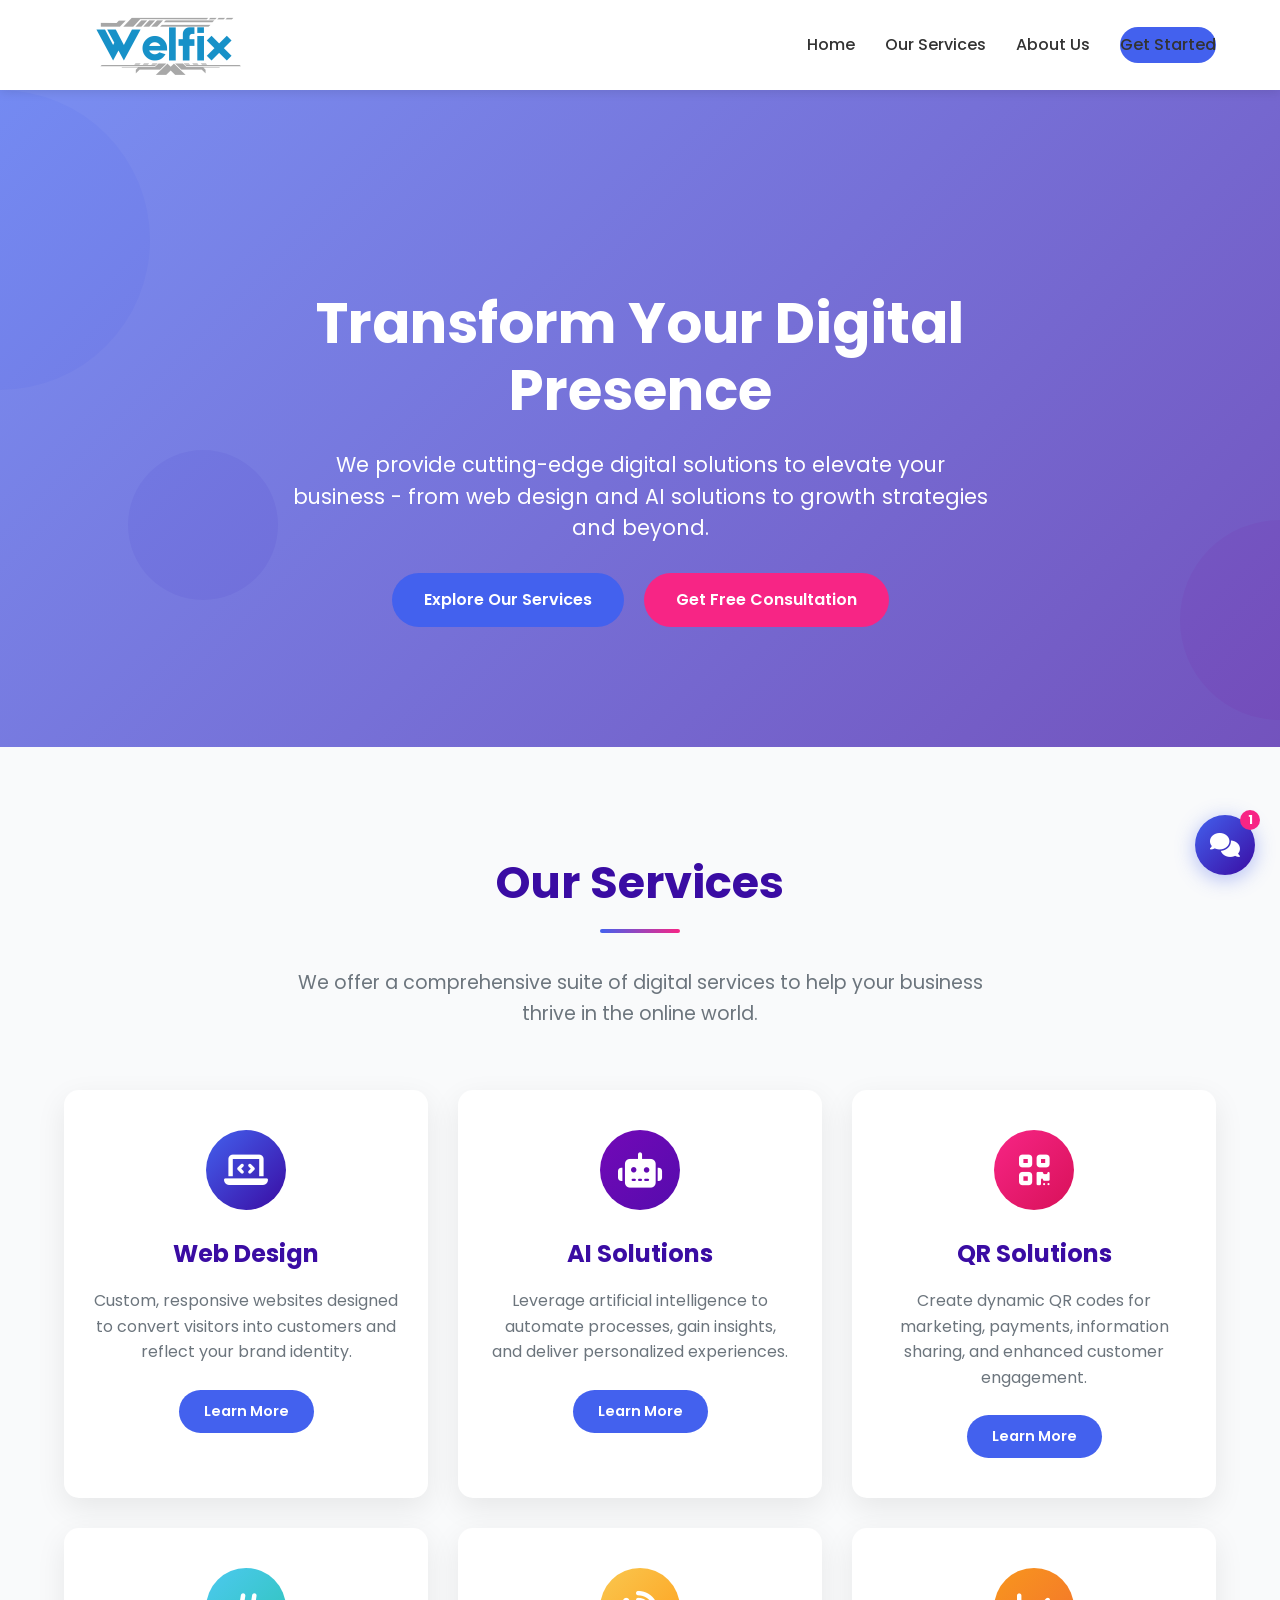
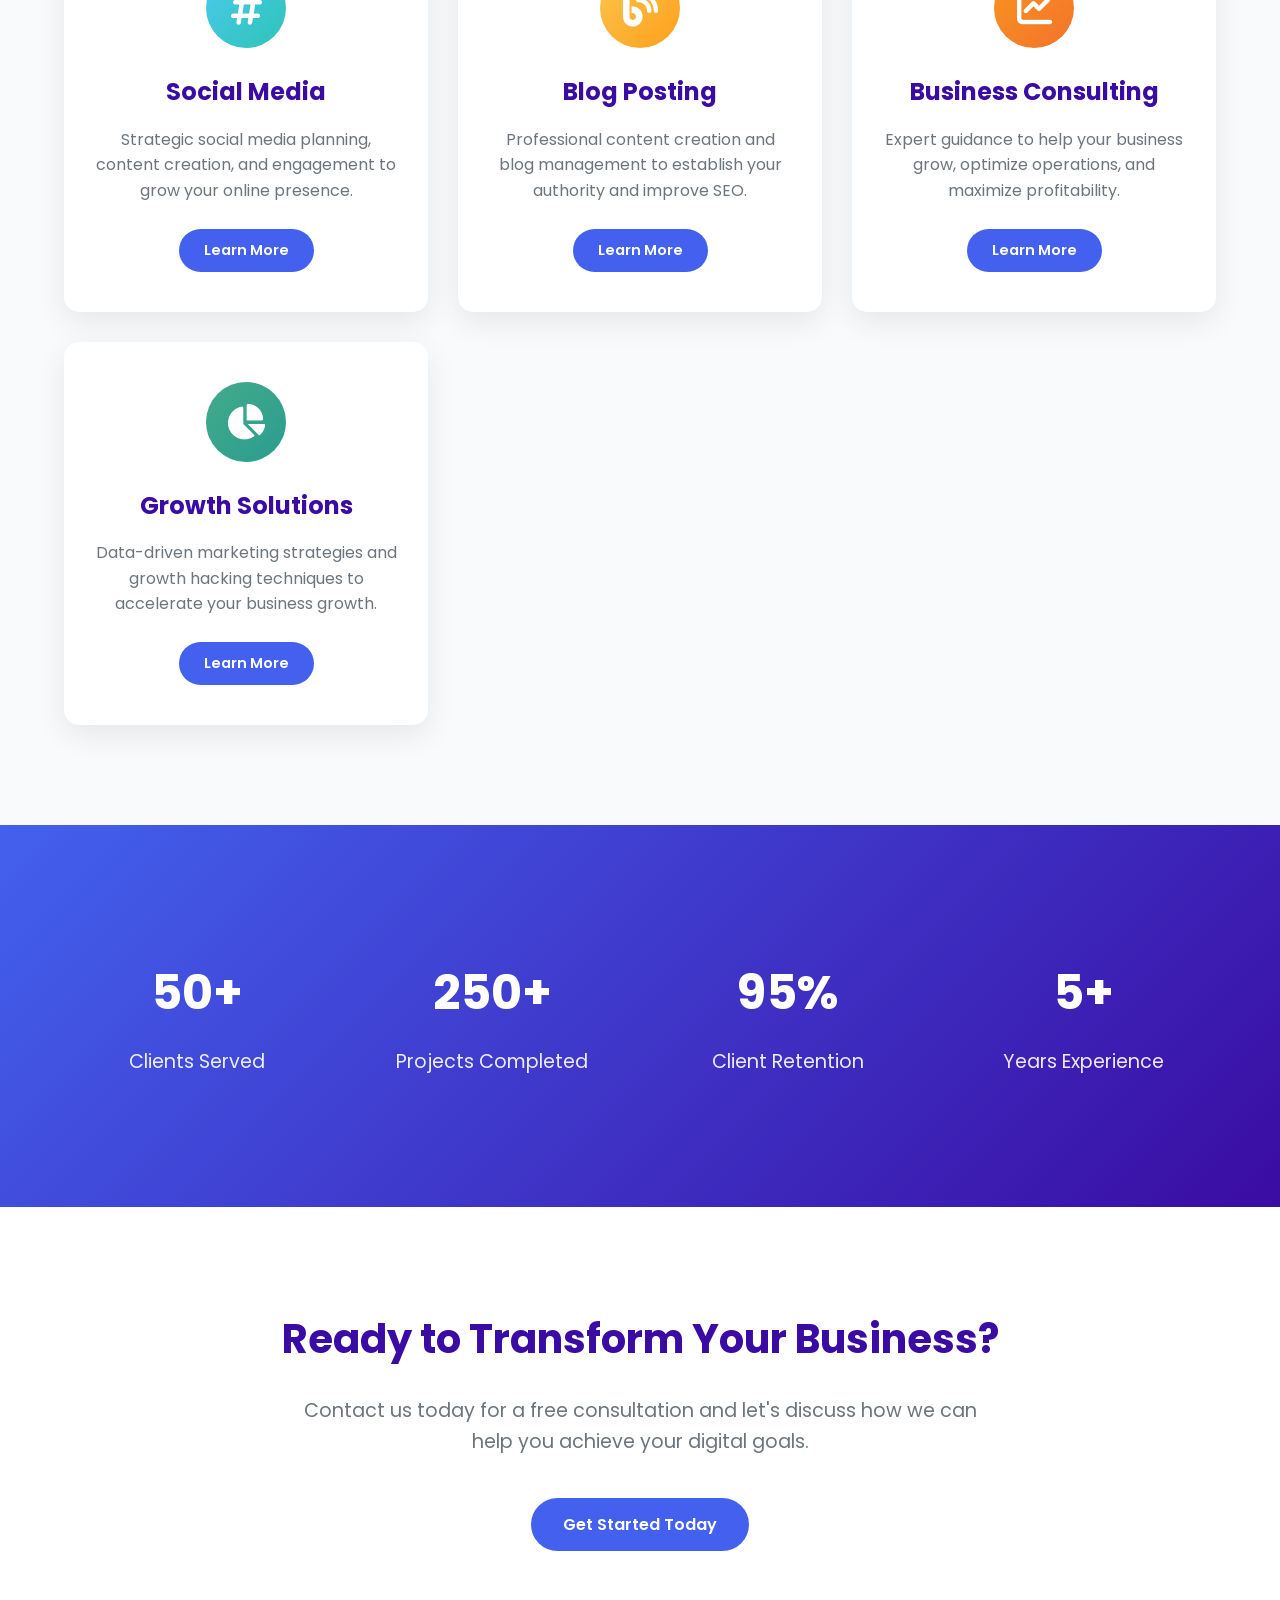
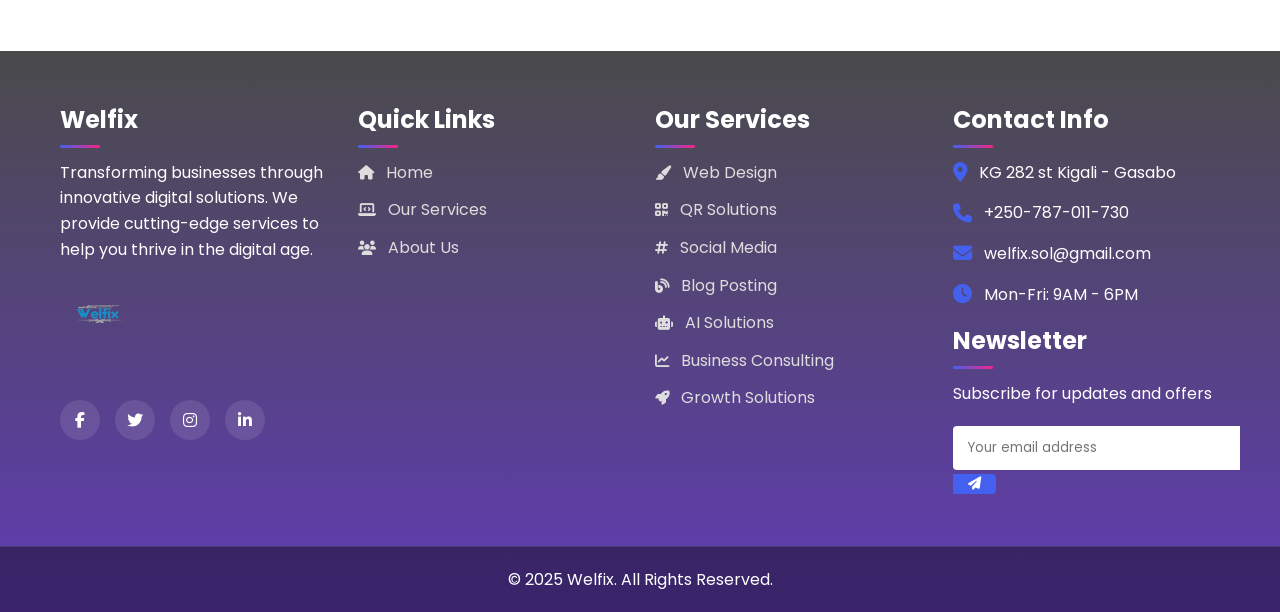
==== commit 7c08c01d: "Update index.html" ====
--- a/index.html
+++ b/index.html
@@ -703,7 +703,9 @@
         display: flex;
         justify-content: space-between;
         align-items: center;
-    
+    }
+}
+
 @media (max-width: 480px) {
     .logo-image {
         height: 45px;
@@ -722,8 +724,396 @@
         padding: 5px;
     }
 }
-            }
-        }
+
+        /* CHATBOT STYLES - Added to your existing CSS */
+        .chatbot-toggle {
+            position: fixed;
+            bottom: 25px;
+            right: 25px;
+            width: 60px;
+            height: 60px;
+            background: linear-gradient(135deg, var(--primary), var(--secondary));
+            border-radius: 50%;
+            display: flex;
+            align-items: center;
+            justify-content: center;
+            cursor: pointer;
+            box-shadow: 0 4px 20px rgba(67, 97, 238, 0.4);
+            z-index: 1000;
+            transition: all 0.3s ease;
+        }
+
+        .chatbot-toggle:hover {
+            transform: scale(1.1);
+            box-shadow: 0 6px 25px rgba(67, 97, 238, 0.6);
+        }
+
+        .chatbot-toggle i {
+            color: white;
+            font-size: 24px;
+        }
+
+        .chatbot-toggle .notification {
+            position: absolute;
+            top: -5px;
+            right: -5px;
+            width: 20px;
+            height: 20px;
+            background: var(--accent);
+            border-radius: 50%;
+            display: flex;
+            align-items: center;
+            justify-content: center;
+            color: white;
+            font-size: 12px;
+            font-weight: bold;
+        }
+
+        /* Chatbot Container Styles */
+        .chatbot-container {
+            position: fixed;
+            bottom: 100px;
+            right: 25px;
+            width: 350px;
+            height: 500px;
+            background: white;
+            border-radius: 15px;
+            box-shadow: 0 10px 30px rgba(0, 0, 0, 0.15);
+            z-index: 1000;
+            display: none;
+            flex-direction: column;
+            overflow: hidden;
+            transition: all 0.3s ease;
+        }
+
+        .chatbot-container.active {
+            display: flex;
+            animation: slideUp 0.3s ease-out;
+        }
+
+        @keyframes slideUp {
+            from { opacity: 0; transform: translateY(20px); }
+            to { opacity: 1; transform: translateY(0); }
+        }
+
+        .chat-header {
+            background: linear-gradient(135deg, var(--primary), var(--secondary));
+            color: white;
+            padding: 15px 20px;
+            display: flex;
+            align-items: center;
+            justify-content: space-between;
+        }
+
+        .chat-header-info {
+            display: flex;
+            align-items: center;
+        }
+
+        .chat-avatar {
+            width: 40px;
+            height: 40px;
+            background: white;
+            border-radius: 50%;
+            display: flex;
+            align-items: center;
+            justify-content: center;
+            margin-right: 12px;
+            color: var(--primary);
+            font-size: 20px;
+        }
+
+        .chat-title h2 {
+            font-size: 1.2rem;
+            font-weight: 600;
+        }
+
+        .chat-title p {
+            font-size: 0.8rem;
+            opacity: 0.9;
+        }
+
+        .chat-close {
+            background: rgba(255, 255, 255, 0.2);
+            width: 30px;
+            height: 30px;
+            border-radius: 50%;
+            display: flex;
+            align-items: center;
+            justify-content: center;
+            cursor: pointer;
+            transition: all 0.3s;
+        }
+
+        .chat-close:hover {
+            background: rgba(255, 255, 255, 0.3);
+        }
+
+        .chat-body {
+            flex: 1;
+            padding: 15px;
+            overflow-y: auto;
+            background: #fafafa;
+            display: flex;
+            flex-direction: column;
+        }
+
+        .message {
+            max-width: 80%;
+            padding: 10px 15px;
+            margin-bottom: 10px;
+            border-radius: 18px;
+            line-height: 1.4;
+            position: relative;
+            animation: fadeIn 0.3s ease-out;
+            font-size: 0.9rem;
+        }
+
+        .bot-message {
+            background: white;
+            border-bottom-left-radius: 5px;
+            align-self: flex-start;
+            box-shadow: 0 2px 5px rgba(0, 0, 0, 0.05);
+            border: 1px solid #e0e0e0;
+        }
+
+        .user-message {
+            background: linear-gradient(135deg, var(--primary), var(--secondary));
+            color: white;
+            border-bottom-right-radius: 5px;
+            align-self: flex-end;
+        }
+
+        .quick-replies {
+            display: flex;
+            flex-wrap: wrap;
+            gap: 8px;
+            margin-top: 8px;
+        }
+
+        .quick-reply {
+            background: white;
+            border: 1px solid var(--primary);
+            color: var(--primary);
+            padding: 6px 12px;
+            border-radius: 15px;
+            font-size: 0.8rem;
+            cursor: pointer;
+            transition: all 0.3s;
+        }
+
+        .quick-reply:hover {
+            background: var(--primary);
+            color: white;
+        }
+
+        .options-container {
+            display: flex;
+            flex-wrap: wrap;
+            gap: 8px;
+            margin-top: 12px;
+        }
+
+        .option {
+            background: white;
+            border: 1px solid #e0e0e0;
+            padding: 10px 15px;
+            border-radius: 8px;
+            cursor: pointer;
+            transition: all 0.3s;
+            flex: 1;
+            min-width: 100px;
+            text-align: center;
+            box-shadow: 0 2px 5px rgba(0, 0, 0, 0.05);
+            font-size: 0.85rem;
+        }
+
+        .option:hover {
+            background: #f5f5f5;
+            transform: translateY(-2px);
+            box-shadow: 0 4px 8px rgba(0, 0, 0, 0.1);
+        }
+
+        .contact-options {
+            display: flex;
+            flex-direction: column;
+            gap: 8px;
+            margin-top: 12px;
+        }
+
+        .contact-option {
+            display: flex;
+            align-items: center;
+            padding: 10px 12px;
+            background: white;
+            border-radius: 8px;
+            cursor: pointer;
+            transition: all 0.3s;
+            border: 1px solid #e0e0e0;
+            font-size: 0.85rem;
+        }
+
+        .contact-option:hover {
+            background: #f5f5f5;
+            transform: translateX(5px);
+        }
+
+        .contact-icon {
+            margin-right: 8px;
+            font-size: 1rem;
+            color: var(--primary);
+        }
+
+        .chat-footer {
+            padding: 15px;
+            background: white;
+            border-top: 1px solid #e0e0e0;
+            display: flex;
+        }
+
+        .message-input {
+            flex: 1;
+            padding: 10px 15px;
+            border: 1px solid #e0e0e0;
+            border-radius: 20px;
+            outline: none;
+            font-size: 0.9rem;
+            transition: all 0.3s;
+        }
+
+        .message-input:focus {
+            border-color: var(--primary);
+            box-shadow: 0 0 0 2px rgba(67, 97, 238, 0.2);
+        }
+
+        .send-button {
+            background: linear-gradient(135deg, var(--primary), var(--secondary));
+            color: white;
+            border: none;
+            width: 40px;
+            height: 40px;
+            border-radius: 50%;
+            margin-left: 8px;
+            cursor: pointer;
+            display: flex;
+            align-items: center;
+            justify-content: center;
+            transition: all 0.3s;
+        }
+
+        .send-button:hover {
+            transform: scale(1.05);
+            box-shadow: 0 5px 15px rgba(67, 97, 238, 0.4);
+        }
+
+        .form-container {
+            background: white;
+            padding: 15px;
+            border-radius: 8px;
+            box-shadow: 0 5px 15px rgba(0, 0, 0, 0.1);
+            margin-top: 12px;
+            animation: slideUp 0.4s ease-out;
+        }
+
+        .form-group {
+            margin-bottom: 12px;
+        }
+
+        .form-group label {
+            display: block;
+            margin-bottom: 5px;
+            color: #546e7a;
+            font-weight: 500;
+            font-size: 0.85rem;
+        }
+
+        .form-group input, .form-group textarea {
+            width: 100%;
+            padding: 10px 12px;
+            border: 1px solid #e0e0e0;
+            border-radius: 6px;
+            font-size: 0.85rem;
+            transition: all 0.3s;
+        }
+
+        .form-group input:focus, .form-group textarea:focus {
+            border-color: var(--primary);
+            box-shadow: 0 0 0 2px rgba(67, 97, 238, 0.2);
+        }
+
+        .submit-button {
+            background: linear-gradient(135deg, var(--primary), var(--secondary));
+            color: white;
+            border: none;
+            padding: 10px 20px;
+            border-radius: 6px;
+            font-size: 0.9rem;
+            cursor: pointer;
+            transition: all 0.3s;
+            width: 100%;
+        }
+
+        .submit-button:hover {
+            transform: translateY(-2px);
+            box-shadow: 0 5px 15px rgba(67, 97, 238, 0.4);
+        }
+
+        .services-grid-chat {
+            display: grid;
+            grid-template-columns: repeat(auto-fill, minmax(130px, 1fr));
+            gap: 10px;
+            margin-top: 12px;
+        }
+
+        .service-card-chat {
+            background: white;
+            padding: 12px;
+            border-radius: 8px;
+            text-align: center;
+            box-shadow: 0 3px 10px rgba(0, 0, 0, 0.08);
+            transition: all 0.3s;
+            border: 1px solid #e0e0e0;
+        }
+
+        .service-card-chat:hover {
+            transform: translateY(-3px);
+            box-shadow: 0 5px 15px rgba(0, 0, 0, 0.1);
+        }
+
+        .service-icon-chat {
+            font-size: 1.5rem;
+            color: var(--primary);
+            margin-bottom: 8px;
+        }
+
+        .service-name-chat {
+            font-weight: 600;
+            color: #37474f;
+            margin-bottom: 5px;
+            font-size: 0.85rem;
+        }
+
+        .service-desc-chat {
+            font-size: 0.75rem;
+            color: #546e7a;
+        }
+
+        /* Responsive Design for Chatbot */
+        @media (max-width: 480px) {
+            .chatbot-container {
+                width: 90vw;
+                height: 70vh;
+                right: 5vw;
+                bottom: 80px;
+            }
+            
+            .chatbot-toggle {
+                bottom: 20px;
+                right: 20px;
+            }
+        }
+            
+        
     </style>
 </head>
 <body>
@@ -943,6 +1333,48 @@
         </div>
     </footer>
 
+    <!-- Floating Chatbot Button -->
+    <div class="chatbot-toggle" id="chatbotToggle">
+        <i class="fas fa-comments"></i>
+        <div class="notification">1</div>
+    </div>
+
+    <!-- Chatbot Container -->
+    <div class="chatbot-container" id="chatbotContainer">
+        <div class="chat-header">
+            <div class="chat-header-info">
+                <div class="chat-avatar">
+                    <i class="fas fa-robot"></i>
+                </div>
+                <div class="chat-title">
+                    <h2>Welfix Assistant</h2>
+                    <p>Always active to help you</p>
+                </div>
+            </div>
+            <div class="chat-close" id="chatClose">
+                <i class="fas fa-times"></i>
+            </div>
+        </div>
+        
+        <div class="chat-body" id="chatBody">
+            <div class="message bot-message">
+                <p>Hello! I'm Welfix Assistant, your 24/7 digital solutions partner. How can I help you today?</p>
+                <div class="quick-replies">
+                    <div class="quick-reply" onclick="handleQuickReply('services')">Our Services</div>
+                    <div class="quick-reply" onclick="handleQuickReply('contact')">Contact Us</div>
+                    <div class="quick-reply" onclick="handleQuickReply('pricing')">Pricing</div>
+                </div>
+            </div>
+        </div>
+        
+        <div class="chat-footer">
+            <input type="text" class="message-input" id="messageInput" placeholder="Type your message here...">
+            <button class="send-button" onclick="sendMessage()">
+                <i class="fas fa-paper-plane"></i>
+            </button>
+        </div>
+    </div>
+
     <script>
         // Mobile menu functionality
         const mobileMenuBtn = document.getElementById('mobileMenuBtn');
@@ -959,7 +1391,7 @@
         document.querySelectorAll('.nav-links a').forEach(link => {
             link.addEventListener('click', () => {
                 navLinks.classList.remove('active');
-                mobileMenuBtn.innerHTML = '<i class="fas fa-bars'></i>';
+                mobileMenuBtn.innerHTML = '<i class="fas fa-bars"></i>';
             });
         });
         
@@ -972,20 +1404,302 @@
                 header.style.boxShadow = '0 2px 10px rgba(0, 0, 0, 0.1)';
             }
         });
+
+        // CHATBOT FUNCTIONALITY - Added to your existing script
+        // DOM Elements
+        const chatbotToggle = document.getElementById('chatbotToggle');
+        const chatbotContainer = document.getElementById('chatbotContainer');
+        const chatClose = document.getElementById('chatClose');
+        const chatBody = document.getElementById('chatBody');
+        const messageInput = document.getElementById('messageInput');
+        
+        // Toggle chatbot visibility
+        chatbotToggle.addEventListener('click', function() {
+            chatbotContainer.classList.toggle('active');
+        });
+        
+        // Close chatbot
+        chatClose.addEventListener('click', function() {
+            chatbotContainer.classList.remove('active');
+        });
+        
+        // Initial bot message
+        window.onload = function() {
+            addBotMessage("Welcome to Welfix! We specialize in digital solutions including Web Design, AI Solutions, Digital Marketing, Blog/Content Creation, and Business Consulting. How can I assist you today?");
+        };
+        
+        // Send message function
+        function sendMessage() {
+            const message = messageInput.value.trim();
+            if (message === '') return;
+            
+            addUserMessage(message);
+            messageInput.value = '';
+            
+            // Simulate bot thinking
+            setTimeout(() => {
+                handleUserMessage(message);
+            }, 1000);
+        }
+        
+        // Allow sending message with Enter key
+        messageInput.addEventListener('keypress', function(e) {
+            if (e.key === 'Enter') {
+                sendMessage();
+            }
+        });
+        
+        // Add user message to chat
+        function addUserMessage(message) {
+            const messageElement = document.createElement('div');
+            messageElement.classList.add('message', 'user-message');
+            messageElement.innerHTML = `<p>${message}</p>`;
+            chatBody.appendChild(messageElement);
+            scrollToBottom();
+        }
+        
+        // Add bot message to chat
+        function addBotMessage(message) {
+            const messageElement = document.createElement('div');
+            messageElement.classList.add('message', 'bot-message');
+            messageElement.innerHTML = `<p>${message}</p>`;
+            chatBody.appendChild(messageElement);
+            scrollToBottom();
+        }
+        
+        // Scroll to bottom of chat
+        function scrollToBottom() {
+            chatBody.scrollTop = chatBody.scrollHeight;
+        }
+        
+        // Handle quick replies
+        function handleQuickReply(type) {
+            switch(type) {
+                case 'services':
+                    showServices();
+                    break;
+                case 'contact':
+                    showContactOptions();
+                    break;
+                case 'pricing':
+                    addBotMessage("Our pricing varies based on project requirements. We offer competitive rates and custom packages. Would you like to schedule a consultation for a detailed quote?");
+                    addBotMessage("You can also check our website for general pricing information: <a href='https://welfix-tec.github.io/welfix' target='_blank'>welfix-tec.github.io/welfix</a>");
+                    break;
+            }
+        }
+        
+        // Show services
+        function showServices() {
+            addBotMessage("We offer the following services:");
+            
+            const servicesGrid = document.createElement('div');
+            servicesGrid.classList.add('services-grid-chat');
+            servicesGrid.innerHTML = `
+                <div class="service-card-chat">
+                    <div class="service-icon-chat"><i class="fas fa-laptop-code"></i></div>
+                    <div class="service-name-chat">Web Design</div>
+                    <div class="service-desc-chat">Responsive websites, UI/UX design</div>
+                </div>
+                <div class="service-card-chat">
+                    <div class="service-icon-chat"><i class="fas fa-robot"></i></div>
+                    <div class="service-name-chat">AI Solutions</div>
+                    <div class="service-desc-chat">AI integration, automation</div>
+                </div>
+                <div class="service-card-chat">
+                    <div class="service-icon-chat"><i class="fas fa-bullhorn"></i></div>
+                    <div class="service-name-chat">Digital Marketing</div>
+                    <div class="service-desc-chat">SEO, social media, PPC</div>
+                </div>
+                <div class="service-card-chat">
+                    <div class="service-icon-chat"><i class="fas fa-pen-fancy"></i></div>
+                    <div class="service-name-chat">Content Creation</div>
+                    <div class="service-desc-chat">Blog writing, content strategy</div>
+                </div>
+                <div class="service-card-chat">
+                    <div class="service-icon-chat"><i class="fas fa-chart-line"></i></div>
+                    <div class="service-name-chat">Business Consulting</div>
+                    <div class="service-desc-chat">Strategy, optimization, growth</div>
+                </div>
+            `;
+            
+            const messageElement = document.createElement('div');
+            messageElement.classList.add('message', 'bot-message');
+            messageElement.appendChild(servicesGrid);
+            chatBody.appendChild(messageElement);
+            scrollToBottom();
+            
+            addBotMessage("We offer all services both in-person and remotely. Which service are you most interested in?");
+        }
+        
+        // Show contact options
+        function showContactOptions() {
+            addBotMessage("You can contact us through multiple channels:");
+            
+            const contactOptions = document.createElement('div');
+            contactOptions.classList.add('contact-options');
+            contactOptions.innerHTML = `
+                <div class="contact-option" onclick="showEmailForm()">
+                    <div class="contact-icon"><i class="fas fa-envelope"></i></div>
+                    <div>
+                        <div class="contact-method">Email</div>
+                        <div class="contact-detail">welfix.sol@gmail.com</div>
+                    </div>
+                </div>
+                <div class="contact-option" onclick="openWhatsApp()">
+                    <div class="contact-icon"><i class="fab fa-whatsapp"></i></div>
+                    <div>
+                        <div class="contact-method">WhatsApp</div>
+                        <div class="contact-detail">+250 787 011 730</div>
+                    </div>
+                </div>
+                <div class="contact-option" onclick="showDirectMessageForm()">
+                    <div class="contact-icon"><i class="fas fa-comment-dots"></i></div>
+                    <div>
+                        <div class="contact-method">Direct Message</div>
+                        <div class="contact-detail">Send us a message directly</div>
+                    </div>
+                </div>
+            `;
+            
+            const messageElement = document.createElement('div');
+            messageElement.classList.add('message', 'bot-message');
+            messageElement.appendChild(contactOptions);
+            chatBody.appendChild(messageElement);
+            scrollToBottom();
+        }
+        
+        // Show email form
+        function showEmailForm() {
+            addBotMessage("You can email us directly at <strong>welfix.sol@gmail.com</strong> or use the form below to send us a message:");
+            
+            const formContainer = document.createElement('div');
+            formContainer.classList.add('form-container');
+            formContainer.innerHTML = `
+                <form id="contactForm" action="https://formspree.io/f/mvgwgepj" method="POST">
+                    <div class="form-group">
+                        <label for="email">Your Email</label>
+                        <input type="email" id="email" name="email" required>
+                    </div>
+                    <div class="form-group">
+                        <label for="phone">Phone Number</label>
+                        <input type="tel" id="phone" name="phone">
+                    </div>
+                    <div class="form-group">
+                        <label for="message">Your Message</label>
+                        <textarea id="message" name="message" rows="4" required></textarea>
+                    </div>
+                    <button type="submit" class="submit-button">Send Message</button>
+                </form>
+            `;
+            
+            const messageElement = document.createElement('div');
+            messageElement.classList.add('message', 'bot-message');
+            messageElement.appendChild(formContainer);
+            chatBody.appendChild(messageElement);
+            scrollToBottom();
+            
+            // Add form submission handler
+            document.getElementById('contactForm').addEventListener('submit', function(e) {
+                e.preventDefault();
+                addUserMessage("I've submitted the contact form.");
+                addBotMessage("Thank you for your message! We'll get back to you within 24 hours.");
+                // In a real implementation, you would submit the form via AJAX
+                // For this demo, we'll just show a success message
+                this.reset();
+            });
+        }
+        
+        // Open WhatsApp
+        function openWhatsApp() {
+            const message = "Hello, I'm interested in Welfix services. Can you provide more information?";
+            const whatsappUrl = `https://wa.me/250787011730?text=${encodeURIComponent(message)}`;
+            window.open(whatsappUrl, '_blank');
+            addUserMessage("I'd like to contact via WhatsApp");
+            addBotMessage("I've opened WhatsApp for you. You can message us directly at +250 787 011 730");
+        }
+        
+        // Show direct message form
+        function showDirectMessageForm() {
+            addBotMessage("Please fill out the form below and we'll get back to you as soon as possible:");
+            
+            const formContainer = document.createElement('div');
+            formContainer.classList.add('form-container');
+            formContainer.innerHTML = `
+                <form id="directMessageForm" action="https://formspree.io/f/mvgwgepj" method="POST">
+                    <div class="form-group">
+                        <label for="dm-email">Your Email</label>
+                        <input type="email" id="dm-email" name="email" required>
+                    </div>
+                    <div class="form-group">
+                        <label for="dm-phone">Phone Number</label>
+                        <input type="tel" id="dm-phone" name="phone">
+                    </div>
+                    <div class="form-group">
+                        <label for="dm-message">Your Message</label>
+                        <textarea id="dm-message" name="message" rows="4" required></textarea>
+                    </div>
+                    <button type="submit" class="submit-button">Send Direct Message</button>
+                </form>
+            `;
+            
+            const messageElement = document.createElement('div');
+            messageElement.classList.add('message', 'bot-message');
+            messageElement.appendChild(formContainer);
+            chatBody.appendChild(messageElement);
+            scrollToBottom();
+            
+            // Add form submission handler
+            document.getElementById('directMessageForm').addEventListener('submit', function(e) {
+                e.preventDefault();
+                addUserMessage("I've submitted the direct message form.");
+                addBotMessage("Thank you for your message! We'll respond to you within 24 hours.");
+                // In a real implementation, you would submit the form via AJAX
+                this.reset();
+            });
+        }
+        
+        // Handle user messages
+        function handleUserMessage(message) {
+            const lowerMessage = message.toLowerCase();
+            
+            if (lowerMessage.includes('service') || lowerMessage.includes('what do you offer')) {
+                showServices();
+            } 
+            else if (lowerMessage.includes('contact') || lowerMessage.includes('email') || lowerMessage.includes('phone') || lowerMessage.includes('whatsapp')) {
+                showContactOptions();
+            }
+            else if (lowerMessage.includes('price') || lowerMessage.includes('cost') || lowerMessage.includes('how much')) {
+                addBotMessage("Our pricing varies based on project scope and requirements. For a custom quote, I recommend scheduling a consultation with our team.");
+                addBotMessage("You can contact us via email at welfix.sol@gmail.com or call/WhatsApp us at +250 787 011 730");
+            }
+            else if (lowerMessage.includes('hello') || lowerMessage.includes('hi') || lowerMessage.includes('hey')) {
+                addBotMessage("Hello! How can I assist you with Welfix services today?");
+            }
+            else if (lowerMessage.includes('thank')) {
+                addBotMessage("You're welcome! Is there anything else I can help you with?");
+            }
+            else if (lowerMessage.includes('web design') || lowerMessage.includes('website')) {
+                addBotMessage("Our web design service includes responsive website development, UI/UX design, e-commerce solutions, and custom web applications. We create websites that work perfectly on all devices.");
+            }
+            else if (lowerMessage.includes('ai') || lowerMessage.includes('artificial intelligence')) {
+                addBotMessage("Our AI solutions include AI integration for businesses, machine learning models, automation systems, AI-powered analytics, and custom AI development tailored to your specific needs.");
+            }
+            else if (lowerMessage.includes('digital marketing') || lowerMessage.includes('seo') || lowerMessage.includes('social media')) {
+                addBotMessage("Our digital marketing services include SEO optimization, social media marketing, PPC advertising, email marketing campaigns, and comprehensive brand strategy development.");
+            }
+            else if (lowerMessage.includes('content') || lowerMessage.includes('blog')) {
+                addBotMessage("Our content creation service covers SEO-optimized blog writing, content strategy planning, professional copywriting, video content creation, and social media content development.");
+            }
+            else if (lowerMessage.includes('consulting') || lowerMessage.includes('business strategy')) {
+                addBotMessage("Our business consulting includes business strategy development, process optimization, market analysis, growth planning, and operational efficiency improvements.");
+            }
+            else if (lowerMessage.includes('remote') || lowerMessage.includes('in-person') || lowerMessage.includes('location')) {
+                addBotMessage("We offer all our services both remotely and in-person, giving you the flexibility to choose what works best for your business. We serve clients worldwide!");
+            }
+            else {
+                addBotMessage("I'm here to help you learn about Welfix services. You can ask me about our web design, AI solutions, digital marketing, content creation, or business consulting services. Or would you like to contact our team directly?");
+            }
+        }
     </script>
 </body>
 </html>
-
-
-
-
-
-
-
-
-
-
-
-
-
-
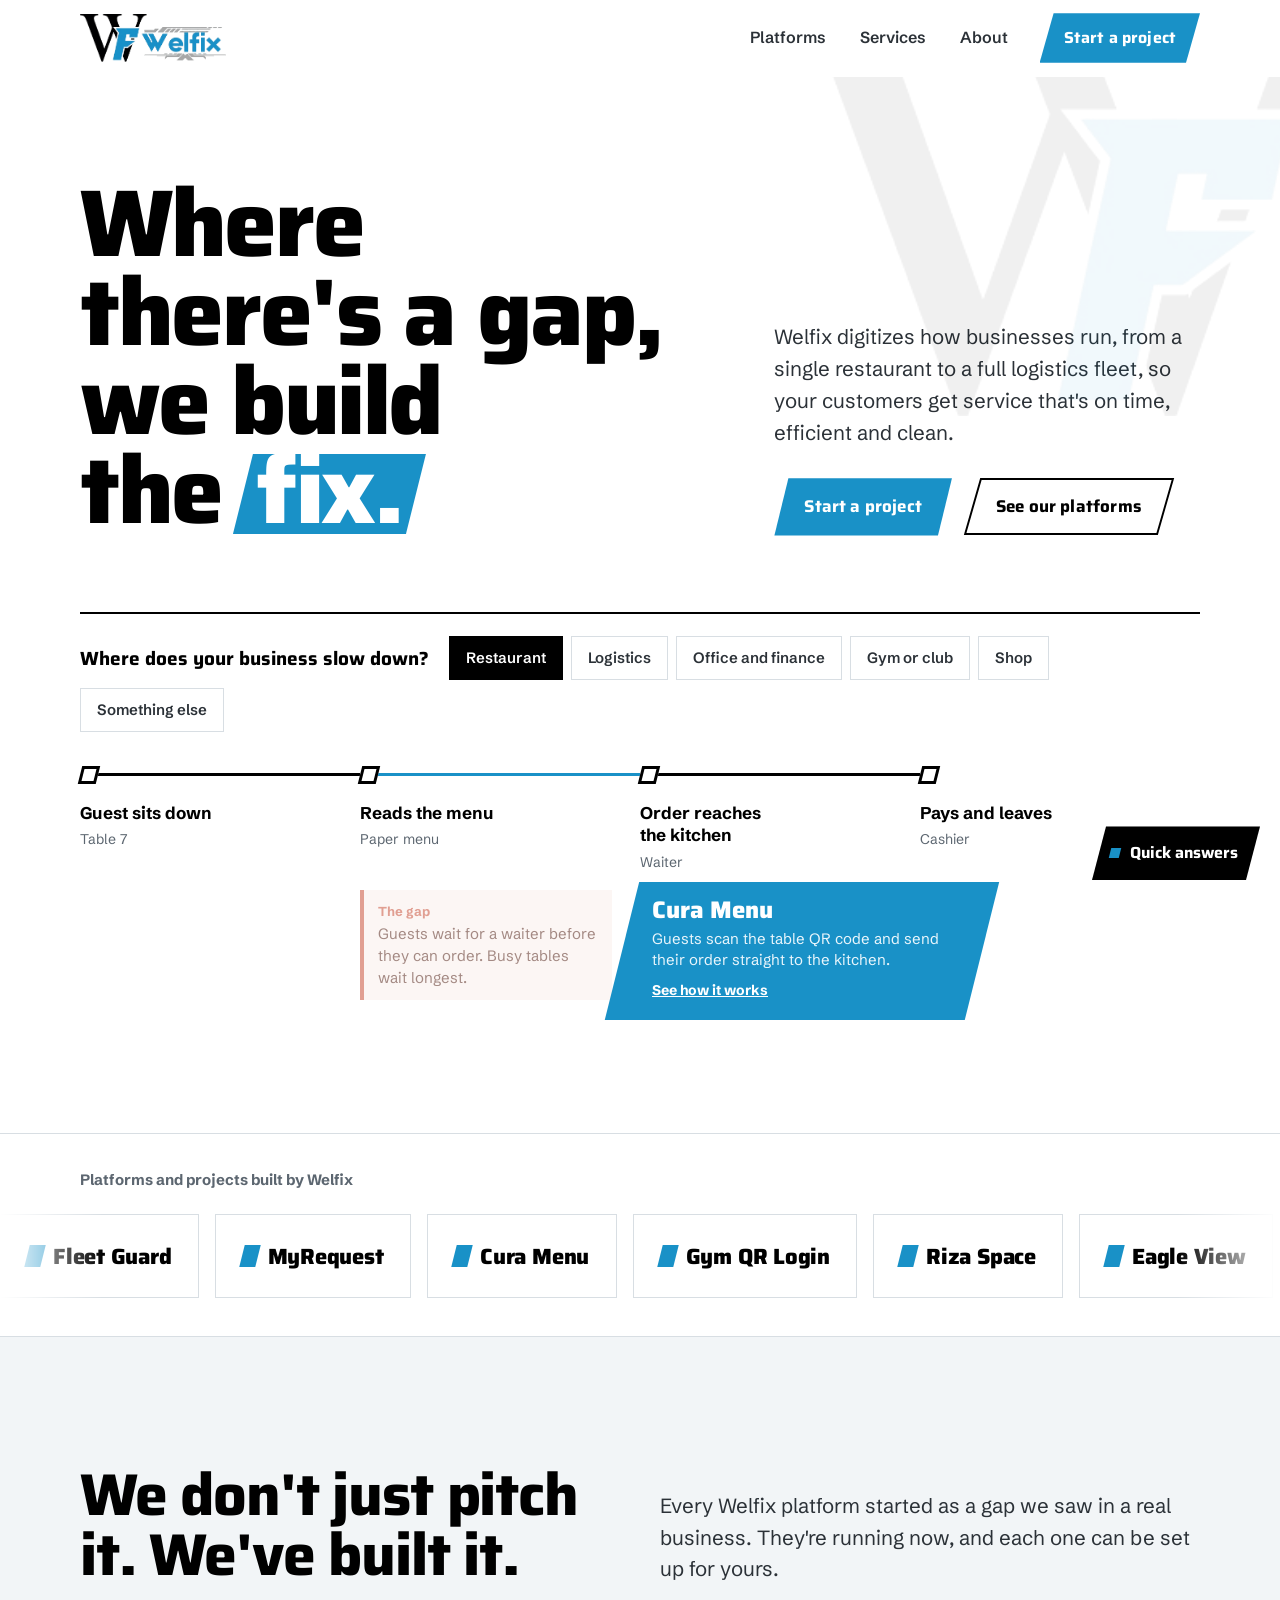
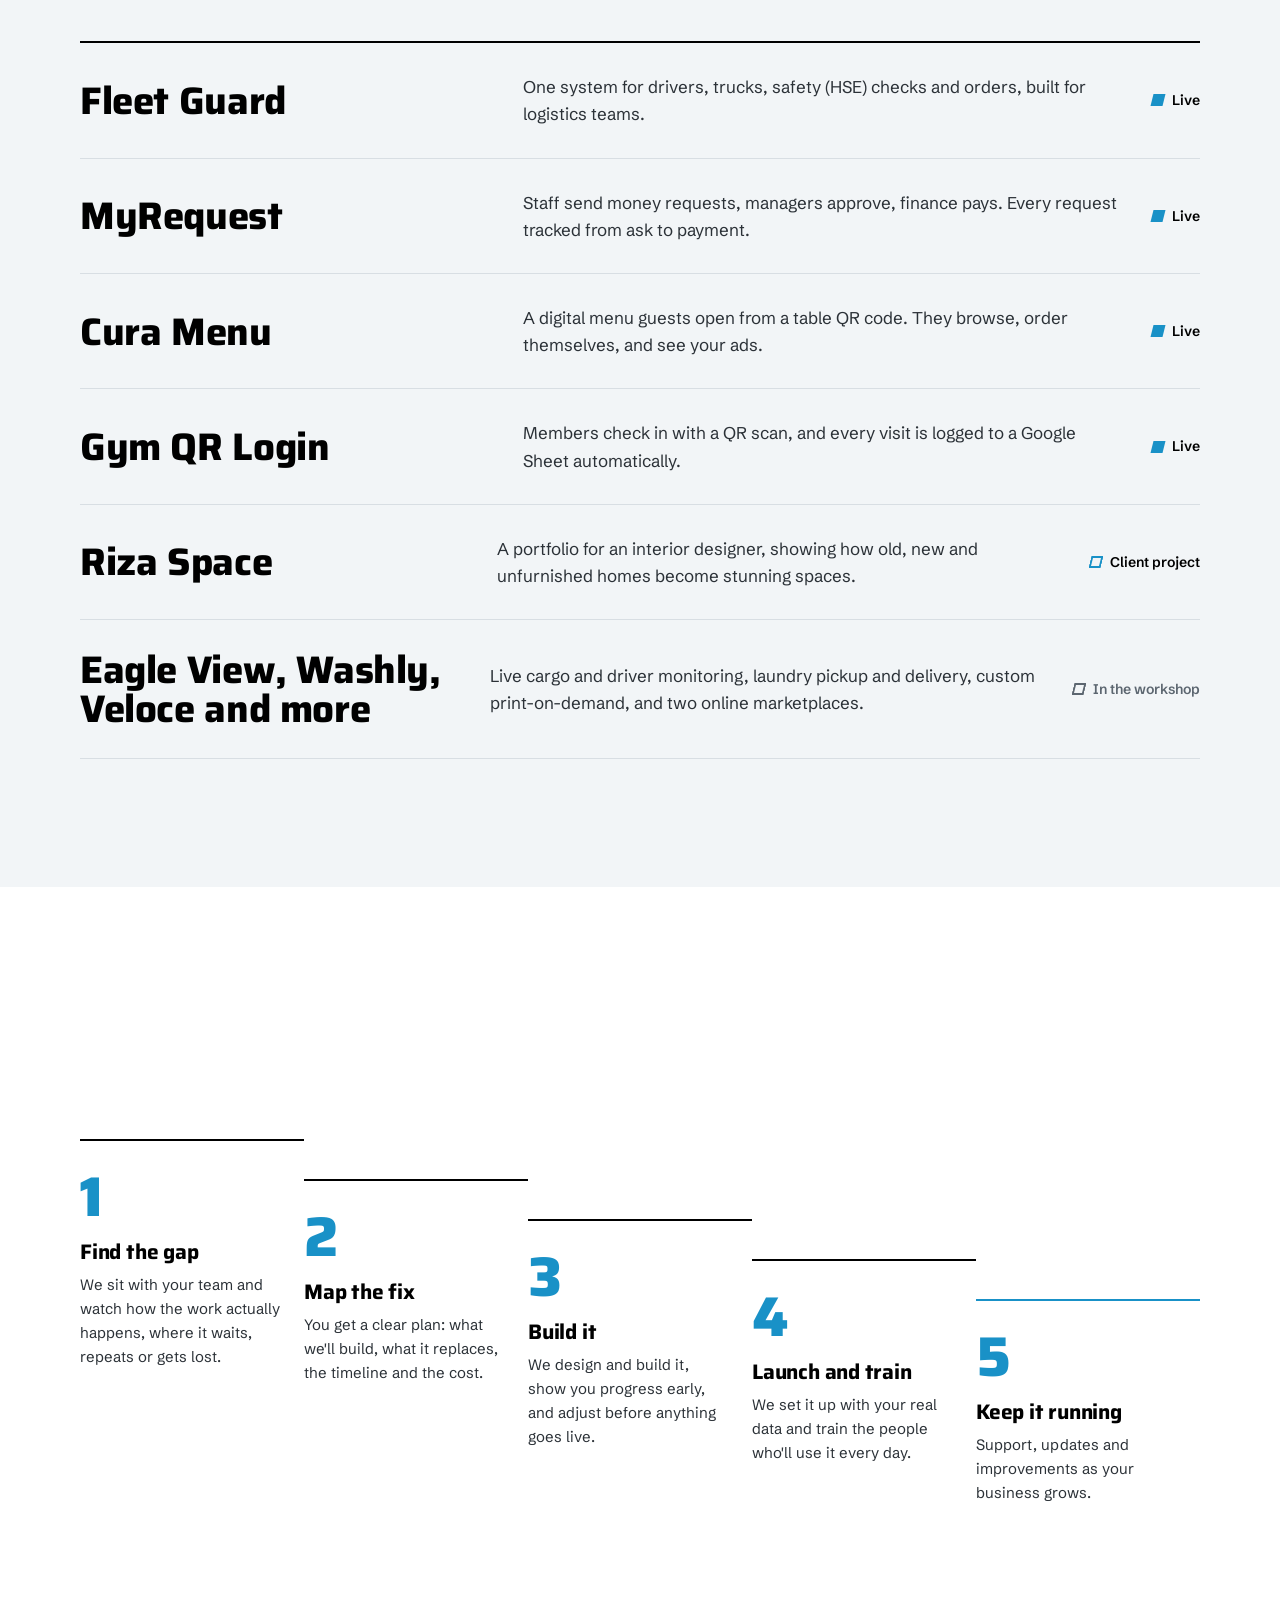
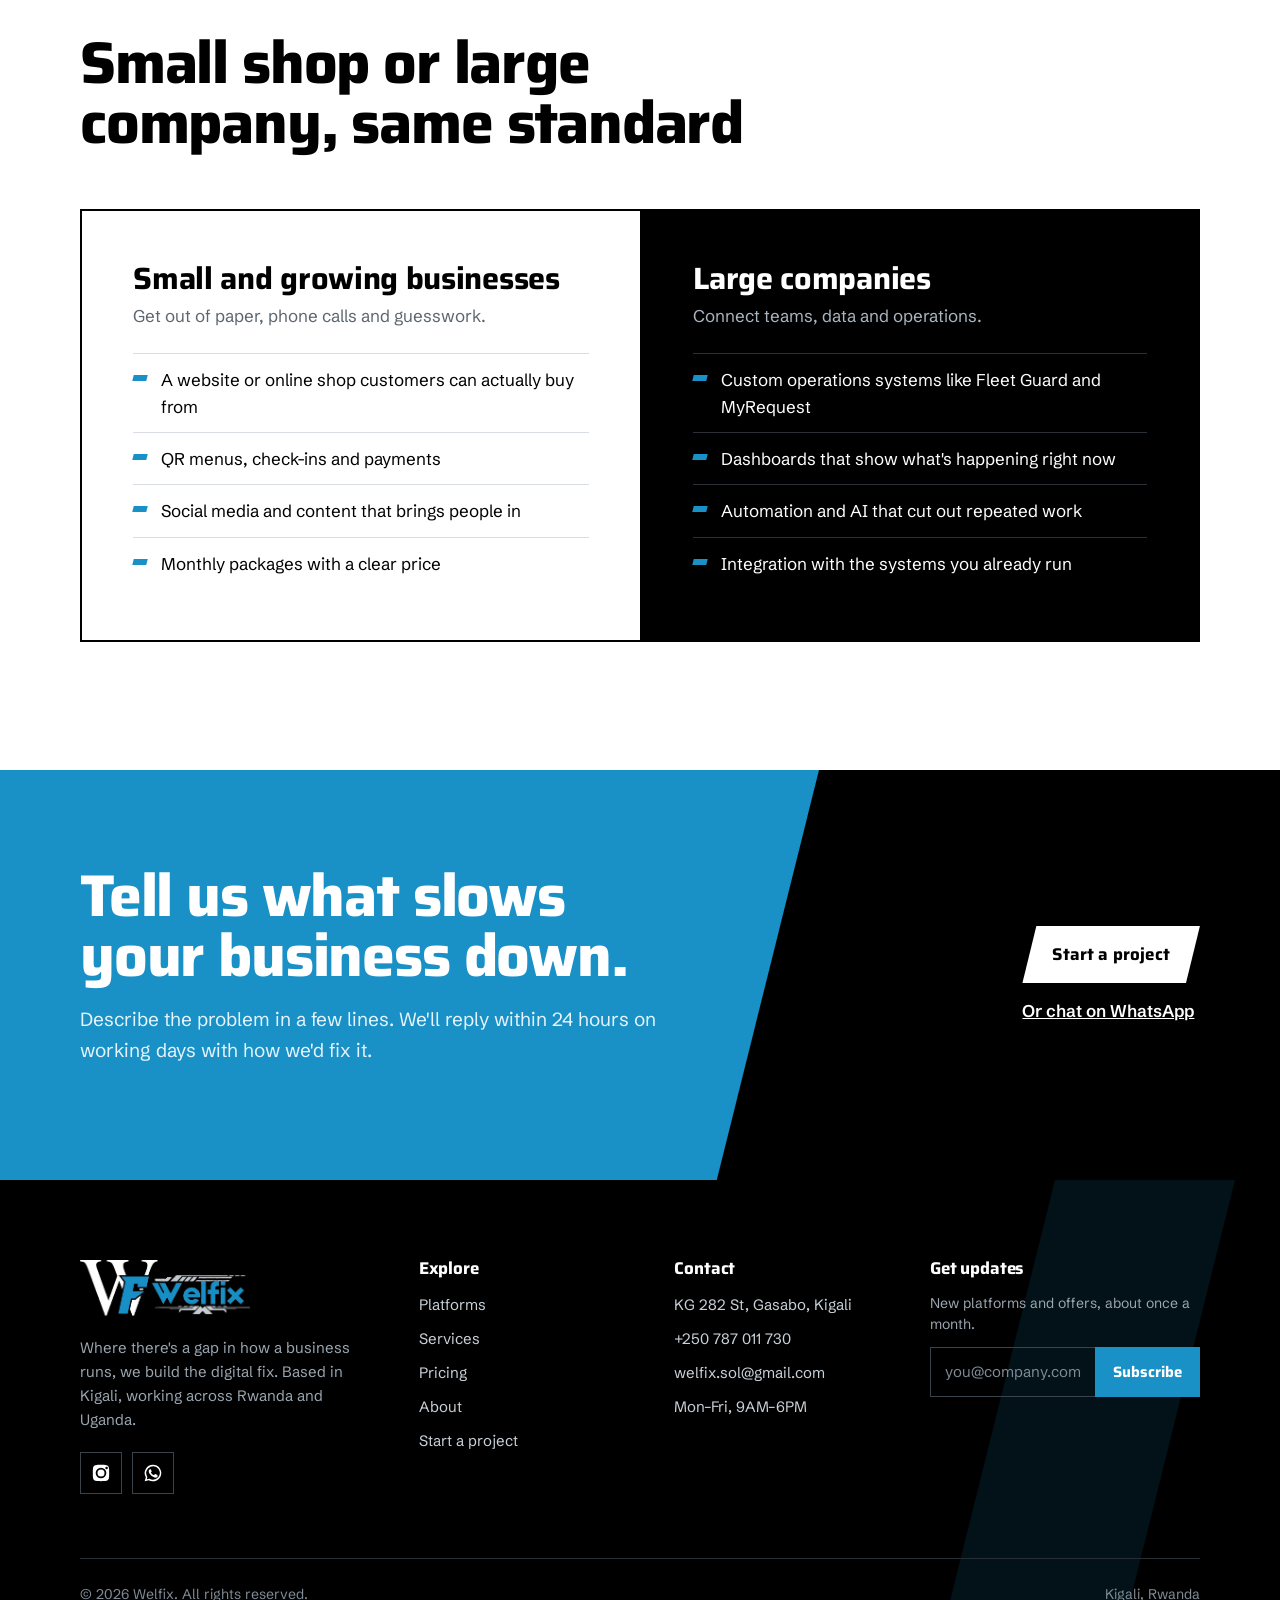
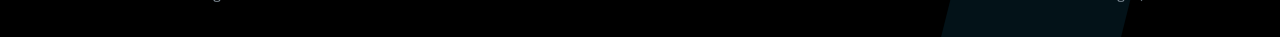
==== commit aa17b2f2: "New Welfix website: redesigned pages, platforms, services, about and contact" ====
--- a/index.html
+++ b/index.html
@@ -1,1705 +1,241 @@
-<!DOCTYPE html>
-<html lang="en">
-<head>
-    <meta charset="UTF-8">
-    <meta name="viewport" content="width=device-width, initial-scale=1.0">
-    <title>Welfix | Digital Solutions</title>
-    <link rel="stylesheet" href="https://cdnjs.cloudflare.com/ajax/libs/font-awesome/6.4.0/css/all.min.css">
-    <link href="https://fonts.googleapis.com/css2?family=Poppins:wght@300;400;500;600;700&display=swap" rel="stylesheet">
-    <style>
-        /* Reset and Base Styles */
-        * {
-            margin: 0;
-            padding: 0;
-            box-sizing: border-box;
-            font-family: 'Poppins', sans-serif;
-        }
-        
-        :root {
-            --primary: #4361ee;
-            --secondary: #3a0ca3;
-            --accent: #f72585;
-            --ai-color: #7209b7;
-            --consulting-color: #f8961e;
-            --growth-color: #43aa8b;
-            --light: #f8f9fa;
-            --dark: #212529;
-            --success: #4cc9f0;
-            --warning: #f9c74f;
-        }
-        
-        body {
-            color: var(--dark);
-            line-height: 1.6;
-            background-color: #f9fafb;
-            overflow-x: hidden;
-        }
-        
-        .container {
-            width: 90%;
-            max-width: 1200px;
-            margin: 0 auto;
-        }
-        
-        .btn {
-            display: inline-block;
-            padding: 14px 32px;
-            background: var(--primary);
-            color: white;
-            border-radius: 50px;
-            text-decoration: none;
-            font-weight: 600;
-            transition: all 0.4s ease;
-            border: none;
-            cursor: pointer;
-        }
-        
-        .btn:hover {
-            background: var(--secondary);
-            transform: translateY(-5px);
-            box-shadow: 0 15px 25px rgba(67, 97, 238, 0.3);
-        }
-        
-        .btn-accent {
-            background: var(--accent);
-        }
-        
-        .btn-accent:hover {
-            background: #d81159;
-        }
-        
-        section {
-            padding: 100px 0;
-        }
-        
-        .section-title {
-            text-align: center;
-            margin-bottom: 60px;
-        }
-        
-        .section-title h2 {
-            font-size: 2.8rem;
-            color: var(--secondary);
-            margin-bottom: 20px;
-            position: relative;
-            display: inline-block;
-        }
-        
-        .section-title h2::after {
-            content: '';
-            position: absolute;
-            bottom: -15px;
-            left: 50%;
-            transform: translateX(-50%);
-            width: 80px;
-            height: 4px;
-            background: linear-gradient(to right, var(--primary), var(--accent));
-            border-radius: 2px;
-        }
-        
-        .section-title p {
-            font-size: 1.2rem;
-            color: #6c757d;
-            max-width: 700px;
-            margin: 30px auto 0;
-        }
-        
-        /* Animated Background Elements */
-        .bg-shape {
-            position: absolute;
-            border-radius: 50%;
-            opacity: 0.1;
-            z-index: -1;
-        }
-        
-        .shape-1 {
-            width: 300px;
-            height: 300px;
-            background: var(--primary);
-            top: 10%;
-            left: -150px;
-            animation: float 15s ease-in-out infinite;
-        }
-        
-        .shape-2 {
-            width: 200px;
-            height: 200px;
-            background: var(--accent);
-            bottom: 20%;
-            right: -100px;
-            animation: float 12s ease-in-out infinite reverse;
-        }
-        
-        .shape-3 {
-            width: 150px;
-            height: 150px;
-            background: var(--secondary);
-            top: 50%;
-            left: 10%;
-            animation: pulse 8s ease-in-out infinite;
-        }
-        
-        @keyframes float {
-            0%, 100% {
-                transform: translateY(0) rotate(0deg);
-            }
-            50% {
-                transform: translateY(-30px) rotate(10deg);
-            }
-        }
-        
-        @keyframes pulse {
-            0%, 100% {
-                transform: scale(1);
-                opacity: 0.1;
-            }
-            50% {
-                transform: scale(1.2);
-                opacity: 0.15;
-            }
-        }
-        
-        /* Header Styles */
-        header {
-            background: white;
-            box-shadow: 0 2px 10px rgba(0, 0, 0, 0.1);
-            position: sticky;
-            top: 0;
-            z-index: 1000;
-            padding: 15px 0;
-        }
-        
-        nav {
-            display: flex;
-            justify-content: space-between;
-            align-items: center;
-            position: relative;
-        }
-        
-        .logo {
-            display: flex;
-            align-items: center;
-            text-decoration: none;
-            z-index: 1001;
-        }
-        
-        .logo-image {
-            height: 60px; /* 200px on desktop */
-            width: auto;
-            transition: all 0.3s ease;
-            object-fit: contain;
-        }
-        
-        .nav-links {
-            display: flex;
-            list-style: none;
-            gap: 30px;
-            align-items: center;
-        }
-        
-        .nav-links a {
-            text-decoration: none;
-            color: #333;
-            font-weight: 500;
-            transition: color 0.3s;
-            padding: 5px 0;
-            position: relative;
-        }
-        
-        .nav-links a::after {
-            content: '';
-            position: absolute;
-            bottom: 0;
-            left: 0;
-            width: 0;
-            height: 2px;
-            background: var(--primary);
-            transition: width 0.3s ease;
-        }
-        
-        .nav-links a:hover::after {
-            width: 100%;
-        }
-        
-        .nav-links a:hover {
-            color: var(--primary);
-        }
-        
-        .mobile-menu-btn {
-            display: none;
-            background: none;
-            border: none;
-            font-size: 1.5rem;
-            color: var(--primary);
-            cursor: pointer;
-            z-index: 1001;
-        }
-        
-    
- /* Hero Section */
-.hero {
-    padding: 200px 0 120px;
-    background: linear-gradient(135deg, rgba(67, 97, 238, 0.7) 0%, rgba(58, 12, 163, 0.7) 100%);
-    color: rgb(255, 255, 255);
-    text-align: center;
-    position: relative;
-    overflow: hidden;
-}
-
-.hero-video {
-    position: absolute;
-    top: 0;
-    left: 0;
-    width: 100%;
-    height: 100%;
-    z-index: 1;
-    opacity: 0.3;
-    object-fit: cover;
-}
-
-.hero-content {
-    max-width: 900px;
-    margin: 0 auto;
-    position: relative;
-    z-index: 2;
-    padding: 0 20px;
-}
-
-.hero h1 {
-    font-size: 3.5rem;
-    margin-bottom: 25px;
-    line-height: 1.2;
-}
-
-.hero p {
-    font-size: 1.3rem;
-    margin: 0 auto 30px;
-    max-width: 700px;
-    line-height: 1.5;
-}
-
-.hero-buttons {
-    display: flex;
-    justify-content: center;
-    gap: 20px;
-}
-
-/* Mobile Responsive Styles */
-@media (max-width: 768px) {
-    .hero {
-        padding: 150px 0 80px;
-    }
-    
-    .hero h1 {
-        font-size: 2.5rem;
-        margin-bottom: 20px;
-    }
-    
-    .hero p {
-        font-size: 1.1rem;
-        margin-bottom: 25px;
-    }
-}
-
-@media (max-width: 480px) {
-    .hero {
-        padding: 120px 0 60px;
-    }
-    
-    .hero h1 {
-        font-size: 2rem;
-        margin-bottom: 15px;
-        line-height: 1.3;
-    }
-    
-    .hero p {
-        font-size: 1rem;
-        margin-bottom: 20px;
-    }
-    
-    .hero-buttons {
-        flex-direction: column;
-        align-items: center;
-        gap: 15px;
-    }
-    
-    /* FIXED: Only affects buttons in hero section */
-    section.hero .hero-buttons .btn {
-        display: block;
-        width: 100%;
-        max-width: 280px;
-    }
-}
-
-        /* Services Section */
-        .services {
-            position: relative;
-            overflow: hidden;
-        }
-        
-        .services-grid {
-            display: grid;
-            grid-template-columns: repeat(auto-fit, minmax(300px, 1fr));
-            gap: 30px;
-        }
-        
-        .service-card {
-            background: white;
-            border-radius: 15px;
-            overflow: hidden;
-            box-shadow: 0 10px 30px rgba(0, 0, 0, 0.08);
-            transition: all 0.4s ease;
-            text-align: center;
-            padding: 40px 30px;
-            position: relative;
-        }
-        
-        .service-card:hover {
-            transform: translateY(-10px);
-            box-shadow: 0 20px 40px rgba(0, 0, 0, 0.15);
-        }
-        
-        .service-icon {
-            width: 80px;
-            height: 80px;
-            background: linear-gradient(135deg, var(--primary) 0%, var(--secondary) 100%);
-            border-radius: 50%;
-            display: flex;
-            align-items: center;
-            justify-content: center;
-            margin: 0 auto 25px;
-            position: relative;
-            transition: all 0.4s ease;
-        }
-        
-        .service-card:hover .service-icon {
-            transform: rotateY(180deg);
-        }
-        
-        .service-icon i {
-            font-size: 2.2rem;
-            color: white;
-        }
-        
-        .service-card h3 {
-            font-size: 1.5rem;
-            margin-bottom: 15px;
-            color: var(--secondary);
-        }
-        
-        .service-card p {
-            margin-bottom: 25px;
-            color: #6c757d;
-        }
-        
-        .service-card .btn {
-            padding: 10px 25px;
-            font-size: 0.9rem;
-        }
-        
-        /* Service-specific colors */
-        .service-card.web-design .service-icon {
-            background: linear-gradient(135deg, var(--primary) 0%, var(--secondary) 100%);
-        }
-        
-        .service-card.qr-codes .service-icon {
-            background: linear-gradient(135deg, var(--accent) 0%, #d81159 100%);
-        }
-        
-        .service-card.social-media .service-icon {
-            background: linear-gradient(135deg, var(--success) 0%, #2ec4b6 100%);
-        }
-        
-        .service-card.blog-posting .service-icon {
-            background: linear-gradient(135deg, var(--warning) 0%, #ff9f1c 100%);
-        }
-        
-        .service-card.ai-solutions .service-icon {
-            background: linear-gradient(135deg, var(--ai-color) 0%, #560bad 100%);
-        }
-        
-        .service-card.business-consulting .service-icon {
-            background: linear-gradient(135deg, var(--consulting-color) 0%, #f3722c 100%);
-        }
-        
-        .service-card.growth-solutions .service-icon {
-            background: linear-gradient(135deg, var(--growth-color) 0%, #2a9d8f 100%);
-        }
-        
-        /* Stats Section */
-        .stats {
-            background: linear-gradient(135deg, var(--primary) 0%, var(--secondary) 100%);
-            color: white;
-            position: relative;
-            overflow: hidden;
-        }
-        
-        .stats-grid {
-            display: grid;
-            grid-template-columns: repeat(auto-fit, minmax(200px, 1fr));
-            gap: 30px;
-            text-align: center;
-        }
-        
-        .stat-item {
-            padding: 30px;
-        }
-        
-        .stat-item h3 {
-            font-size: 3rem;
-            margin-bottom: 15px;
-            font-weight: 700;
-        }
-        
-        .stat-item p {
-            font-size: 1.2rem;
-            opacity: 0.9;
-        }
-        
-        /* CTA Section */
-        .cta {
-            text-align: center;
-            background: white;
-            position: relative;
-            overflow: hidden;
-        }
-        
-        .cta h2 {
-            font-size: 2.5rem;
-            color: var(--secondary);
-            margin-bottom: 25px;
-        }
-        
-        .cta p {
-            max-width: 700px;
-            margin: 0 auto 40px;
-            font-size: 1.2rem;
-            color: #6c757d;
-        }
-        
-        /* Footer Styles */
-        .footer {
-            position: relative;
-            width: 100%;
-            min-height: 300px;
-            overflow: hidden;
-            color: white;
-        }
-        
-        .video-background {
-            position: absolute;
-            top: 0;
-            left: 0;
-            width: 100%;
-            height: 100%;
-            object-fit: cover;
-            z-index: -2;
-        }
-        
-        .overlay {
-            position: absolute;
-            top: 0;
-            left: 0;
-            width: 100%;
-            height: 100%;
-            background: linear-gradient(to bottom, rgba(0, 0, 0, 0.7), rgba(58, 12, 163, 0.8));
-            z-index: -1;
-        }
-        
-        .footer-content {
-            max-width: 1200px;
-            margin: 0 auto;
-            padding: 50px 20px;
-            display: grid;
-            grid-template-columns: repeat(auto-fit, minmax(250px, 1fr));
-            gap: 30px;
-        }
-        
-        .footer-column h3 {
-            font-size: 1.5rem;
-            margin-bottom: 20px;
-            position: relative;
-            display: inline-block;
-        }
-        
-        .footer-column h3::after {
-            content: '';
-            position: absolute;
-            bottom: -8px;
-            left: 0;
-            width: 40px;
-            height: 3px;
-            background: linear-gradient(to right, #4361ee, #f72585);
-            border-radius: 2px;
-        }
-        
-        .footer-links {
-            list-style: none;
-        }
-        
-        .footer-links li {
-            margin-bottom: 12px;
-        }
-        
-        .footer-links a {
-            color: #ddd;
-            text-decoration: none;
-            transition: all 0.3s ease;
-            display: inline-block;
-        }
-        
-        .footer-links a:hover {
-            color: white;
-            transform: translateX(5px);
-        }
-        
-        .footer-links a i {
-            margin-right: 8px;
-            font-size: 0.9rem;
-        }
-        
-        .social-links {
-            display: flex;
-            gap: 15px;
-            margin-top: 20px;
-        }
-        
-        .social-links a {
-            display: flex;
-            align-items: center;
-            justify-content: center;
-            width: 40px;
-            height: 40px;
-            background: rgba(255, 255, 255, 0.1);
-            border-radius: 50%;
-            color: white;
-            text-decoration: none;
-            transition: all 0.3s ease;
-        }
-        
-        .social-links a:hover {
-            background: #4361ee;
-            transform: translateY(-5px);
-        }
-        
-        .contact-info {
-            list-style: none;
-        }
-        
-        .contact-info li {
-            margin-bottom: 15px;
-            display: flex;
-            align-items: center;
-        }
-        
-        .contact-info i {
-            margin-right: 12px;
-            color: #4361ee;
-            font-size: 1.2rem;
-        }
-        
-        .newsletter-form {
-            display: flex;
-            margin-top: 20px;
-        }
-        
-        .newsletter-form input {
-            flex: 1;
-            padding: 12px 15px;
-            border: none;
-            border-radius: 4px 0 0 4px;
-            outline: none;
-        }
-        
-        .newsletter-form button {
-            padding: 0 15px;
-            background: #4361ee;
-            color: white;
-            border: none;
-            border-radius: 0 4px 4px 0;
-            cursor: pointer;
-            transition: all 0.3s ease;
-        }
-        
-        .newsletter-form button:hover {
-            background: #3a0ca3;
-        }
-        
-        .copyright {
-            text-align: center;
-            padding: 20px;
-            background: rgba(0, 0, 0, 0.4);
-            border-top: 1px solid rgba(255, 255, 255, 0.1);
-        }
-        
-      /* Mobile Responsive Corrections */
-@media (max-width: 968px) {
-    nav {
-        display: flex;
-        justify-content: space-between;
-        align-items: center;
-        width: 100%;
-    }
-    
-    .logo {
-        justify-content: flex-start;
-        width: auto;
-        margin-bottom: 0;
-    }
-    
-    .mobile-menu-btn {
-        display: block;
-        order: 2; /* Moves to the right side */
-    }
-    
-    .nav-links {
-        position: fixed;
-        top: 0;
-        left: -100%;
-        width: 80%;
-        height: 100vh;
-        background: white;
-        flex-direction: column;
-        justify-content: center;
-        gap: 25px;
-        transition: left 0.3s ease;
-        box-shadow: 0 0 15px rgba(0, 0, 0, 0.1);
-        z-index: 1000;
-    }
-    
-    .nav-links.active {
-        left: 0;
-    }
-    
-    /* Adjust hero padding to account for smaller header */
-    .hero {
-        padding: 120px 0 80px;
-    }
-}
-
-@media (max-width: 768px) {
-    /* Ensure logo and menu button are properly aligned */
-    .logo {
-        order: 1; /* Logo on left */
-        flex: 1;
-    }
-    
-    .mobile-menu-btn {
-        order: 2; /* Menu button on right */
-    }
-    
-    .logo-image {
-        height: 60px;
-        max-width: 100%;
-    }
-    
-    /* Adjust header for smaller logo */
-    header {
-        padding: 10px 0;
-    }
-    
-    /* Make sure header container has proper spacing */
-    header .container {
-        display: flex;
-        justify-content: space-between;
-        align-items: center;
-    }
-}
-
-@media (max-width: 480px) {
-    .logo-image {
-        height: 45px;
-    }
-    
-    .hero {
-        padding: 100px 0 70px;
-    }
-    
-    .hero h1 {
-        font-size: 1.8rem;
-    }
-    
-    .mobile-menu-btn {
-        font-size: 1.2rem;
-        padding: 5px;
-    }
-}
-
-        /* CHATBOT STYLES - Added to your existing CSS */
-        .chatbot-toggle {
-            position: fixed;
-            bottom: 25px;
-            right: 25px;
-            width: 60px;
-            height: 60px;
-            background: linear-gradient(135deg, var(--primary), var(--secondary));
-            border-radius: 50%;
-            display: flex;
-            align-items: center;
-            justify-content: center;
-            cursor: pointer;
-            box-shadow: 0 4px 20px rgba(67, 97, 238, 0.4);
-            z-index: 1000;
-            transition: all 0.3s ease;
-        }
-
-        .chatbot-toggle:hover {
-            transform: scale(1.1);
-            box-shadow: 0 6px 25px rgba(67, 97, 238, 0.6);
-        }
-
-        .chatbot-toggle i {
-            color: white;
-            font-size: 24px;
-        }
-
-        .chatbot-toggle .notification {
-            position: absolute;
-            top: -5px;
-            right: -5px;
-            width: 20px;
-            height: 20px;
-            background: var(--accent);
-            border-radius: 50%;
-            display: flex;
-            align-items: center;
-            justify-content: center;
-            color: white;
-            font-size: 12px;
-            font-weight: bold;
-        }
-
-        /* Chatbot Container Styles */
-        .chatbot-container {
-            position: fixed;
-            bottom: 100px;
-            right: 25px;
-            width: 350px;
-            height: 500px;
-            background: white;
-            border-radius: 15px;
-            box-shadow: 0 10px 30px rgba(0, 0, 0, 0.15);
-            z-index: 1000;
-            display: none;
-            flex-direction: column;
-            overflow: hidden;
-            transition: all 0.3s ease;
-        }
-
-        .chatbot-container.active {
-            display: flex;
-            animation: slideUp 0.3s ease-out;
-        }
-
-        @keyframes slideUp {
-            from { opacity: 0; transform: translateY(20px); }
-            to { opacity: 1; transform: translateY(0); }
-        }
-
-        .chat-header {
-            background: linear-gradient(135deg, var(--primary), var(--secondary));
-            color: white;
-            padding: 15px 20px;
-            display: flex;
-            align-items: center;
-            justify-content: space-between;
-        }
-
-        .chat-header-info {
-            display: flex;
-            align-items: center;
-        }
-
-        .chat-avatar {
-            width: 40px;
-            height: 40px;
-            background: white;
-            border-radius: 50%;
-            display: flex;
-            align-items: center;
-            justify-content: center;
-            margin-right: 12px;
-            color: var(--primary);
-            font-size: 20px;
-        }
-
-        .chat-title h2 {
-            font-size: 1.2rem;
-            font-weight: 600;
-        }
-
-        .chat-title p {
-            font-size: 0.8rem;
-            opacity: 0.9;
-        }
-
-        .chat-close {
-            background: rgba(255, 255, 255, 0.2);
-            width: 30px;
-            height: 30px;
-            border-radius: 50%;
-            display: flex;
-            align-items: center;
-            justify-content: center;
-            cursor: pointer;
-            transition: all 0.3s;
-        }
-
-        .chat-close:hover {
-            background: rgba(255, 255, 255, 0.3);
-        }
-
-        .chat-body {
-            flex: 1;
-            padding: 15px;
-            overflow-y: auto;
-            background: #fafafa;
-            display: flex;
-            flex-direction: column;
-        }
-
-        .message {
-            max-width: 80%;
-            padding: 10px 15px;
-            margin-bottom: 10px;
-            border-radius: 18px;
-            line-height: 1.4;
-            position: relative;
-            animation: fadeIn 0.3s ease-out;
-            font-size: 0.9rem;
-        }
-
-        .bot-message {
-            background: white;
-            border-bottom-left-radius: 5px;
-            align-self: flex-start;
-            box-shadow: 0 2px 5px rgba(0, 0, 0, 0.05);
-            border: 1px solid #e0e0e0;
-        }
-
-        .user-message {
-            background: linear-gradient(135deg, var(--primary), var(--secondary));
-            color: white;
-            border-bottom-right-radius: 5px;
-            align-self: flex-end;
-        }
-
-        .quick-replies {
-            display: flex;
-            flex-wrap: wrap;
-            gap: 8px;
-            margin-top: 8px;
-        }
-
-        .quick-reply {
-            background: white;
-            border: 1px solid var(--primary);
-            color: var(--primary);
-            padding: 6px 12px;
-            border-radius: 15px;
-            font-size: 0.8rem;
-            cursor: pointer;
-            transition: all 0.3s;
-        }
-
-        .quick-reply:hover {
-            background: var(--primary);
-            color: white;
-        }
-
-        .options-container {
-            display: flex;
-            flex-wrap: wrap;
-            gap: 8px;
-            margin-top: 12px;
-        }
-
-        .option {
-            background: white;
-            border: 1px solid #e0e0e0;
-            padding: 10px 15px;
-            border-radius: 8px;
-            cursor: pointer;
-            transition: all 0.3s;
-            flex: 1;
-            min-width: 100px;
-            text-align: center;
-            box-shadow: 0 2px 5px rgba(0, 0, 0, 0.05);
-            font-size: 0.85rem;
-        }
-
-        .option:hover {
-            background: #f5f5f5;
-            transform: translateY(-2px);
-            box-shadow: 0 4px 8px rgba(0, 0, 0, 0.1);
-        }
-
-        .contact-options {
-            display: flex;
-            flex-direction: column;
-            gap: 8px;
-            margin-top: 12px;
-        }
-
-        .contact-option {
-            display: flex;
-            align-items: center;
-            padding: 10px 12px;
-            background: white;
-            border-radius: 8px;
-            cursor: pointer;
-            transition: all 0.3s;
-            border: 1px solid #e0e0e0;
-            font-size: 0.85rem;
-        }
-
-        .contact-option:hover {
-            background: #f5f5f5;
-            transform: translateX(5px);
-        }
-
-        .contact-icon {
-            margin-right: 8px;
-            font-size: 1rem;
-            color: var(--primary);
-        }
-
-        .chat-footer {
-            padding: 15px;
-            background: white;
-            border-top: 1px solid #e0e0e0;
-            display: flex;
-        }
-
-        .message-input {
-            flex: 1;
-            padding: 10px 15px;
-            border: 1px solid #e0e0e0;
-            border-radius: 20px;
-            outline: none;
-            font-size: 0.9rem;
-            transition: all 0.3s;
-        }
-
-        .message-input:focus {
-            border-color: var(--primary);
-            box-shadow: 0 0 0 2px rgba(67, 97, 238, 0.2);
-        }
-
-        .send-button {
-            background: linear-gradient(135deg, var(--primary), var(--secondary));
-            color: white;
-            border: none;
-            width: 40px;
-            height: 40px;
-            border-radius: 50%;
-            margin-left: 8px;
-            cursor: pointer;
-            display: flex;
-            align-items: center;
-            justify-content: center;
-            transition: all 0.3s;
-        }
-
-        .send-button:hover {
-            transform: scale(1.05);
-            box-shadow: 0 5px 15px rgba(67, 97, 238, 0.4);
-        }
-
-        .form-container {
-            background: white;
-            padding: 15px;
-            border-radius: 8px;
-            box-shadow: 0 5px 15px rgba(0, 0, 0, 0.1);
-            margin-top: 12px;
-            animation: slideUp 0.4s ease-out;
-        }
-
-        .form-group {
-            margin-bottom: 12px;
-        }
-
-        .form-group label {
-            display: block;
-            margin-bottom: 5px;
-            color: #546e7a;
-            font-weight: 500;
-            font-size: 0.85rem;
-        }
-
-        .form-group input, .form-group textarea {
-            width: 100%;
-            padding: 10px 12px;
-            border: 1px solid #e0e0e0;
-            border-radius: 6px;
-            font-size: 0.85rem;
-            transition: all 0.3s;
-        }
-
-        .form-group input:focus, .form-group textarea:focus {
-            border-color: var(--primary);
-            box-shadow: 0 0 0 2px rgba(67, 97, 238, 0.2);
-        }
-
-        .submit-button {
-            background: linear-gradient(135deg, var(--primary), var(--secondary));
-            color: white;
-            border: none;
-            padding: 10px 20px;
-            border-radius: 6px;
-            font-size: 0.9rem;
-            cursor: pointer;
-            transition: all 0.3s;
-            width: 100%;
-        }
-
-        .submit-button:hover {
-            transform: translateY(-2px);
-            box-shadow: 0 5px 15px rgba(67, 97, 238, 0.4);
-        }
-
-        .services-grid-chat {
-            display: grid;
-            grid-template-columns: repeat(auto-fill, minmax(130px, 1fr));
-            gap: 10px;
-            margin-top: 12px;
-        }
-
-        .service-card-chat {
-            background: white;
-            padding: 12px;
-            border-radius: 8px;
-            text-align: center;
-            box-shadow: 0 3px 10px rgba(0, 0, 0, 0.08);
-            transition: all 0.3s;
-            border: 1px solid #e0e0e0;
-        }
-
-        .service-card-chat:hover {
-            transform: translateY(-3px);
-            box-shadow: 0 5px 15px rgba(0, 0, 0, 0.1);
-        }
-
-        .service-icon-chat {
-            font-size: 1.5rem;
-            color: var(--primary);
-            margin-bottom: 8px;
-        }
-
-        .service-name-chat {
-            font-weight: 600;
-            color: #37474f;
-            margin-bottom: 5px;
-            font-size: 0.85rem;
-        }
-
-        .service-desc-chat {
-            font-size: 0.75rem;
-            color: #546e7a;
-        }
-
-        /* Responsive Design for Chatbot */
-        @media (max-width: 480px) {
-            .chatbot-container {
-                width: 90vw;
-                height: 70vh;
-                right: 5vw;
-                bottom: 80px;
-            }
-            
-            .chatbot-toggle {
-                bottom: 20px;
-                right: 20px;
-            }
-        }
-            
-        
-    </style>
-</head>
-<body>
-    <!-- Animated Background Elements -->
-    <div class="bg-shape shape-1"></div>
-    <div class="bg-shape shape-2"></div>
-    <div class="bg-shape shape-3"></div>
-
-    <!-- Header with Navigation -->
-    <header>
-        <div class="container">
-            <nav>
-                <a href="index.html" class="logo">
-                    <img src="welfix logo 200x60px.png" alt="Welfix Logo" class="logo-image">
-                </a>
-                <ul class="nav-links" id="navLinks">
-                    <li><a href="index.html">Home</a></li>
-                    <li><a href="our services.html">Our Services</a></li>
-                    <li><a href="About us.html">About Us</a></li>
-                    <li><a href="contact us.html" class="btn">Get Started</a></li>
-                </ul>
-                <button class="mobile-menu-btn" id="mobileMenuBtn">
-                    <i class="fas fa-bars"></i>
-                </button>
-            </nav>
-        </div>
-    </header>
-
-    <section class="hero">
-    <video class="hero-video" autoplay muted loop playsinline>
-        <source src="images/logo muted.mp4" type="video/mp4">
-        Your browser does not support the video tag.
-    </video>
-    <div class="hero-content">
-        <h1>Transform Your Digital Presence</h1>
-        <p>We provide cutting-edge digital solutions to elevate your business - from web design and AI solutions to growth strategies and beyond.</p>
-        <div class="hero-buttons">
-            <a href="our services.html" class="btn">Explore Our Services</a>
-            <a href="contact us.html" class="btn btn-accent">Get Free Consultation</a>
-        </div>
-    </div>
-</section>
-    <!-- Services Section -->
-    <section id="services" class="services">
-        <div class="container">
-            <div class="section-title">
-                <h2>Our Services</h2>
-                <p>We offer a comprehensive suite of digital services to help your business thrive in the online world.</p>
-            </div>
-            <div class="services-grid">
-                <div class="service-card web-design">
-                    <div class="service-icon">
-                        <i class="fas fa-laptop-code"></i>
-                    </div>
-                    <h3>Web Design</h3>
-                    <p>Custom, responsive websites designed to convert visitors into customers and reflect your brand identity.</p>
-                    <a href="our services.html#web-design" class="btn">Learn More</a>
-                </div>
-
-                <div class="service-card ai-solutions">
-                    <div class="service-icon">
-                        <i class="fas fa-robot"></i>
-                    </div>
-                    <h3>AI Solutions</h3>
-                    <p>Leverage artificial intelligence to automate processes, gain insights, and deliver personalized experiences.</p>
-                    <a href="our services.html#ai-solutions" class="btn">Learn More</a>
-                </div>
-                
-                <div class="service-card qr-codes">
-                    <div class="service-icon">
-                        <i class="fas fa-qrcode"></i>
-                    </div>
-                    <h3>QR Solutions</h3>
-                    <p>Create dynamic QR codes for marketing, payments, information sharing, and enhanced customer engagement.</p>
-                    <a href="our services.html#qr-codes" class="btn">Learn More</a>
-                </div>
-                
-                <div class="service-card social-media">
-                    <div class="service-icon">
-                        <i class="fas fa-hashtag"></i>
-                    </div>
-                    <h3>Social Media</h3>
-                    <p>Strategic social media planning, content creation, and engagement to grow your online presence.</p>
-                    <a href="our services.html#social-media" class="btn">Learn More</a>
-                </div>
-                
-                <div class="service-card blog-posting">
-                    <div class="service-icon">
-                        <i class="fas fa-blog"></i>
-                    </div>
-                    <h3>Blog Posting</h3>
-                    <p>Professional content creation and blog management to establish your authority and improve SEO.</p>
-                    <a href="our services.html#blog-posting" class="btn">Learn More</a>
-                </div>
-                
-                <div class="service-card business-consulting">
-                    <div class="service-icon">
-                        <i class="fas fa-chart-line"></i>
-                    </div>
-                    <h3>Business Consulting</h3>
-                    <p>Expert guidance to help your business grow, optimize operations, and maximize profitability.</p>
-                    <a href="our services.html#business-consulting" class="btn">Learn More</a>
-                </div>
-                
-                <div class="service-card growth-solutions">
-                    <div class="service-icon">
-                        <i class="fas fa-chart-pie"></i>
-                    </div>
-                    <h3>Growth Solutions</h3>
-                    <p>Data-driven marketing strategies and growth hacking techniques to accelerate your business growth.</p>
-                    <a href="our services.html#growth-solutions" class="btn">Learn More</a>
-                </div>
-            </div>
-        </div>
-    </section>
-
-    <!-- Stats Section -->
-    <section class="stats">
-        <div class="container">
-            <div class="stats-grid">
-                <div class="stat-item">
-                    <h3>50+</h3>
-                    <p>Clients Served</p>
-                </div>
-                <div class="stat-item">
-                    <h3>250+</h3>
-                    <p>Projects Completed</p>
-                </div>
-                <div class="stat-item">
-                    <h3>95%</h3>
-                    <p>Client Retention</p>
-                </div>
-                <div class="stat-item">
-                    <h3>5+</h3>
-                    <p>Years Experience</p>
-                </div>
-            </div>
-        </div>
-    </section>
-
-    <!-- CTA Section -->
-    <section id="contact" class="cta">
-        <div class="container">
-            <h2>Ready to Transform Your Business?</h2>
-            <p>Contact us today for a free consultation and let's discuss how we can help you achieve your digital goals.</p>
-            <a href="contact us.html" class="btn">Get Started Today</a>
-        </div>
-    </section>
-
-    <!-- Footer -->
-    <footer class="footer">
-        <video autoplay muted loop class="video-background">
-            <source src="images/ai.mp4" type="video/mp4">
-            Your browser does not support the video tag.
-        </video>
-        <div class="overlay"></div>
-        
-        <div class="footer-content">
-            <div class="footer-column">
-                <h3>Welfix</h3>
-                <p>Transforming businesses through innovative digital solutions. We provide cutting-edge services to help you thrive in the digital age.</p>
-                <img src="images/welfix transparent.png" alt="Welfix Logo" class="logo-image" style="height: 80px; margin: 15px 0;">
-                <div class="social-links">
-                    <a href="#"><i class="fab fa-facebook-f"></i></a>
-                    <a href="#"><i class="fab fa-twitter"></i></a>
-                    <a href="https://www.instagram.com/welfix_solutions/"><i class="fab fa-instagram"></i></a>
-                    <a href="#"><i class="fab fa-linkedin-in"></i></a>
-                </div>
-            </div>
-            
-            <div class="footer-column">
-                <h3>Quick Links</h3>
-                <ul class="footer-links">
-                    <li><a href="index.html"><i class="fas fa-home"></i> Home</a></li>
-                    <li><a href="our services.html"><i class="fas fa-laptop-code"></i> Our Services</a></li>
-                    <li><a href="About us.html"><i class="fas fa-users"></i> About Us</a></li>
-                </ul>
-            </div>
-            
-            <div class="footer-column">
-                <h3>Our Services</h3>
-                <ul class="footer-links">
-                    <li><a href="our services.html#web-design"><i class="fas fa-paint-brush"></i> Web Design</a></li>
-                    <li><a href="our services.html#qr-codes"><i class="fas fa-qrcode"></i> QR Solutions</a></li>
-                    <li><a href="our services.html#social-media"><i class="fas fa-hashtag"></i> Social Media</a></li>
-                    <li><a href="our services.html#blog-posting"><i class="fas fa-blog"></i> Blog Posting</a></li>
-                    <li><a href="our services.html#ai-solutions"><i class="fas fa-robot"></i> AI Solutions</a></li>
-                    <li><a href="our services.html#business-consulting"><i class="fas fa-chart-line"></i> Business Consulting</a></li>
-                    <li><a href="our services.html#growth-solutions"><i class="fas fa-rocket"></i> Growth Solutions</a></li>
-                </ul>
-            </div>
-            
-            <div class="footer-column">
-                <h3>Contact Info</h3>
-                <ul class="contact-info">
-                    <li><i class="fas fa-map-marker-alt"></i> KG 282 st Kigali - Gasabo</li>
-                    <li><i class="fas fa-phone"></i> +250-787-011-730</li>
-                    <li><i class="fas fa-envelope"></i> welfix.sol@gmail.com</li>
-                    <li><i class="fas fa-clock"></i> Mon-Fri: 9AM - 6PM</li>
-                </ul>
-                
-                 <h3>Newsletter</h3>
-    <p>Subscribe for updates and offers</p>
-    <form class="newsletter-form" action="https://formspree.io/f/mvgwgepj" method="POST">
-        <div class="input-group">
-            <input type="email" name="email" placeholder="Your email address" required>
-            <button type="submit" aria-label="Subscribe to newsletter">
-                <i class="fas fa-paper-plane"></i>
-            </button>
-        </div>
-    </form>
-            </div>
-        </div>
-        
-        <div class="copyright">
-            <p>&copy; 2025 Welfix. All Rights Reserved.</p>
-        </div>
-    </footer>
-
-    <!-- Floating Chatbot Button -->
-    <div class="chatbot-toggle" id="chatbotToggle">
-        <i class="fas fa-comments"></i>
-        <div class="notification">1</div>
-    </div>
-
-    <!-- Chatbot Container -->
-    <div class="chatbot-container" id="chatbotContainer">
-        <div class="chat-header">
-            <div class="chat-header-info">
-                <div class="chat-avatar">
-                    <i class="fas fa-robot"></i>
-                </div>
-                <div class="chat-title">
-                    <h2>Welfix Assistant</h2>
-                    <p>Always active to help you</p>
-                </div>
-            </div>
-            <div class="chat-close" id="chatClose">
-                <i class="fas fa-times"></i>
-            </div>
-        </div>
-        
-        <div class="chat-body" id="chatBody">
-            <div class="message bot-message">
-                <p>Hello! I'm Welfix Assistant, your 24/7 digital solutions partner. How can I help you today?</p>
-                <div class="quick-replies">
-                    <div class="quick-reply" onclick="handleQuickReply('services')">Our Services</div>
-                    <div class="quick-reply" onclick="handleQuickReply('contact')">Contact Us</div>
-                    <div class="quick-reply" onclick="handleQuickReply('pricing')">Pricing</div>
-                </div>
-            </div>
-        </div>
-        
-        <div class="chat-footer">
-            <input type="text" class="message-input" id="messageInput" placeholder="Type your message here...">
-            <button class="send-button" onclick="sendMessage()">
-                <i class="fas fa-paper-plane"></i>
-            </button>
-        </div>
-    </div>
-
-    <script>
-        // Mobile menu functionality
-        const mobileMenuBtn = document.getElementById('mobileMenuBtn');
-        const navLinks = document.getElementById('navLinks');
-        
-        mobileMenuBtn.addEventListener('click', () => {
-            navLinks.classList.toggle('active');
-            mobileMenuBtn.innerHTML = navLinks.classList.contains('active') 
-                ? '<i class="fas fa-times"></i>' 
-                : '<i class="fas fa-bars"></i>';
-        });
-        
-        // Close mobile menu when clicking on a link
-        document.querySelectorAll('.nav-links a').forEach(link => {
-            link.addEventListener('click', () => {
-                navLinks.classList.remove('active');
-                mobileMenuBtn.innerHTML = '<i class="fas fa-bars"></i>';
-            });
-        });
-        
-        // Header scroll effect
-        window.addEventListener('scroll', function() {
-            const header = document.querySelector('header');
-            if (window.scrollY > 50) {
-                header.style.boxShadow = '0 5px 15px rgba(0, 0, 0, 0.1)';
-            } else {
-                header.style.boxShadow = '0 2px 10px rgba(0, 0, 0, 0.1)';
-            }
-        });
-
-        // CHATBOT FUNCTIONALITY - Added to your existing script
-        // DOM Elements
-        const chatbotToggle = document.getElementById('chatbotToggle');
-        const chatbotContainer = document.getElementById('chatbotContainer');
-        const chatClose = document.getElementById('chatClose');
-        const chatBody = document.getElementById('chatBody');
-        const messageInput = document.getElementById('messageInput');
-        
-        // Toggle chatbot visibility
-        chatbotToggle.addEventListener('click', function() {
-            chatbotContainer.classList.toggle('active');
-        });
-        
-        // Close chatbot
-        chatClose.addEventListener('click', function() {
-            chatbotContainer.classList.remove('active');
-        });
-        
-        // Initial bot message
-        window.onload = function() {
-            addBotMessage("Welcome to Welfix! We specialize in digital solutions including Web Design, AI Solutions, Digital Marketing, Blog/Content Creation, and Business Consulting. How can I assist you today?");
-        };
-        
-        // Send message function
-        function sendMessage() {
-            const message = messageInput.value.trim();
-            if (message === '') return;
-            
-            addUserMessage(message);
-            messageInput.value = '';
-            
-            // Simulate bot thinking
-            setTimeout(() => {
-                handleUserMessage(message);
-            }, 1000);
-        }
-        
-        // Allow sending message with Enter key
-        messageInput.addEventListener('keypress', function(e) {
-            if (e.key === 'Enter') {
-                sendMessage();
-            }
-        });
-        
-        // Add user message to chat
-        function addUserMessage(message) {
-            const messageElement = document.createElement('div');
-            messageElement.classList.add('message', 'user-message');
-            messageElement.innerHTML = `<p>${message}</p>`;
-            chatBody.appendChild(messageElement);
-            scrollToBottom();
-        }
-        
-        // Add bot message to chat
-        function addBotMessage(message) {
-            const messageElement = document.createElement('div');
-            messageElement.classList.add('message', 'bot-message');
-            messageElement.innerHTML = `<p>${message}</p>`;
-            chatBody.appendChild(messageElement);
-            scrollToBottom();
-        }
-        
-        // Scroll to bottom of chat
-        function scrollToBottom() {
-            chatBody.scrollTop = chatBody.scrollHeight;
-        }
-        
-        // Handle quick replies
-        function handleQuickReply(type) {
-            switch(type) {
-                case 'services':
-                    showServices();
-                    break;
-                case 'contact':
-                    showContactOptions();
-                    break;
-                case 'pricing':
-                    addBotMessage("Our pricing varies based on project requirements. We offer competitive rates and custom packages. Would you like to schedule a consultation for a detailed quote?");
-                    addBotMessage("You can also check our website for general pricing information: <a href='https://welfix-tec.github.io/welfix' target='_blank'>welfix-tec.github.io/welfix</a>");
-                    break;
-            }
-        }
-        
-        // Show services
-        function showServices() {
-            addBotMessage("We offer the following services:");
-            
-            const servicesGrid = document.createElement('div');
-            servicesGrid.classList.add('services-grid-chat');
-            servicesGrid.innerHTML = `
-                <div class="service-card-chat">
-                    <div class="service-icon-chat"><i class="fas fa-laptop-code"></i></div>
-                    <div class="service-name-chat">Web Design</div>
-                    <div class="service-desc-chat">Responsive websites, UI/UX design</div>
-                </div>
-                <div class="service-card-chat">
-                    <div class="service-icon-chat"><i class="fas fa-robot"></i></div>
-                    <div class="service-name-chat">AI Solutions</div>
-                    <div class="service-desc-chat">AI integration, automation</div>
-                </div>
-                <div class="service-card-chat">
-                    <div class="service-icon-chat"><i class="fas fa-bullhorn"></i></div>
-                    <div class="service-name-chat">Digital Marketing</div>
-                    <div class="service-desc-chat">SEO, social media, PPC</div>
-                </div>
-                <div class="service-card-chat">
-                    <div class="service-icon-chat"><i class="fas fa-pen-fancy"></i></div>
-                    <div class="service-name-chat">Content Creation</div>
-                    <div class="service-desc-chat">Blog writing, content strategy</div>
-                </div>
-                <div class="service-card-chat">
-                    <div class="service-icon-chat"><i class="fas fa-chart-line"></i></div>
-                    <div class="service-name-chat">Business Consulting</div>
-                    <div class="service-desc-chat">Strategy, optimization, growth</div>
-                </div>
-            `;
-            
-            const messageElement = document.createElement('div');
-            messageElement.classList.add('message', 'bot-message');
-            messageElement.appendChild(servicesGrid);
-            chatBody.appendChild(messageElement);
-            scrollToBottom();
-            
-            addBotMessage("We offer all services both in-person and remotely. Which service are you most interested in?");
-        }
-        
-        // Show contact options
-        function showContactOptions() {
-            addBotMessage("You can contact us through multiple channels:");
-            
-            const contactOptions = document.createElement('div');
-            contactOptions.classList.add('contact-options');
-            contactOptions.innerHTML = `
-                <div class="contact-option" onclick="showEmailForm()">
-                    <div class="contact-icon"><i class="fas fa-envelope"></i></div>
-                    <div>
-                        <div class="contact-method">Email</div>
-                        <div class="contact-detail">welfix.sol@gmail.com</div>
-                    </div>
-                </div>
-                <div class="contact-option" onclick="openWhatsApp()">
-                    <div class="contact-icon"><i class="fab fa-whatsapp"></i></div>
-                    <div>
-                        <div class="contact-method">WhatsApp</div>
-                        <div class="contact-detail">+250 787 011 730</div>
-                    </div>
-                </div>
-                <div class="contact-option" onclick="showDirectMessageForm()">
-                    <div class="contact-icon"><i class="fas fa-comment-dots"></i></div>
-                    <div>
-                        <div class="contact-method">Direct Message</div>
-                        <div class="contact-detail">Send us a message directly</div>
-                    </div>
-                </div>
-            `;
-            
-            const messageElement = document.createElement('div');
-            messageElement.classList.add('message', 'bot-message');
-            messageElement.appendChild(contactOptions);
-            chatBody.appendChild(messageElement);
-            scrollToBottom();
-        }
-        
-        // Show email form
-        function showEmailForm() {
-            addBotMessage("You can email us directly at <strong>welfix.sol@gmail.com</strong> or use the form below to send us a message:");
-            
-            const formContainer = document.createElement('div');
-            formContainer.classList.add('form-container');
-            formContainer.innerHTML = `
-                <form id="contactForm" action="https://formspree.io/f/mvgwgepj" method="POST">
-                    <div class="form-group">
-                        <label for="email">Your Email</label>
-                        <input type="email" id="email" name="email" required>
-                    </div>
-                    <div class="form-group">
-                        <label for="phone">Phone Number</label>
-                        <input type="tel" id="phone" name="phone">
-                    </div>
-                    <div class="form-group">
-                        <label for="message">Your Message</label>
-                        <textarea id="message" name="message" rows="4" required></textarea>
-                    </div>
-                    <button type="submit" class="submit-button">Send Message</button>
-                </form>
-            `;
-            
-            const messageElement = document.createElement('div');
-            messageElement.classList.add('message', 'bot-message');
-            messageElement.appendChild(formContainer);
-            chatBody.appendChild(messageElement);
-            scrollToBottom();
-            
-            // Add form submission handler
-            document.getElementById('contactForm').addEventListener('submit', function(e) {
-                e.preventDefault();
-                addUserMessage("I've submitted the contact form.");
-                addBotMessage("Thank you for your message! We'll get back to you within 24 hours.");
-                // In a real implementation, you would submit the form via AJAX
-                // For this demo, we'll just show a success message
-                this.reset();
-            });
-        }
-        
-        // Open WhatsApp
-        function openWhatsApp() {
-            const message = "Hello, I'm interested in Welfix services. Can you provide more information?";
-            const whatsappUrl = `https://wa.me/250787011730?text=${encodeURIComponent(message)}`;
-            window.open(whatsappUrl, '_blank');
-            addUserMessage("I'd like to contact via WhatsApp");
-            addBotMessage("I've opened WhatsApp for you. You can message us directly at +250 787 011 730");
-        }
-        
-        // Show direct message form
-        function showDirectMessageForm() {
-            addBotMessage("Please fill out the form below and we'll get back to you as soon as possible:");
-            
-            const formContainer = document.createElement('div');
-            formContainer.classList.add('form-container');
-            formContainer.innerHTML = `
-                <form id="directMessageForm" action="https://formspree.io/f/mvgwgepj" method="POST">
-                    <div class="form-group">
-                        <label for="dm-email">Your Email</label>
-                        <input type="email" id="dm-email" name="email" required>
-                    </div>
-                    <div class="form-group">
-                        <label for="dm-phone">Phone Number</label>
-                        <input type="tel" id="dm-phone" name="phone">
-                    </div>
-                    <div class="form-group">
-                        <label for="dm-message">Your Message</label>
-                        <textarea id="dm-message" name="message" rows="4" required></textarea>
-                    </div>
-                    <button type="submit" class="submit-button">Send Direct Message</button>
-                </form>
-            `;
-            
-            const messageElement = document.createElement('div');
-            messageElement.classList.add('message', 'bot-message');
-            messageElement.appendChild(formContainer);
-            chatBody.appendChild(messageElement);
-            scrollToBottom();
-            
-            // Add form submission handler
-            document.getElementById('directMessageForm').addEventListener('submit', function(e) {
-                e.preventDefault();
-                addUserMessage("I've submitted the direct message form.");
-                addBotMessage("Thank you for your message! We'll respond to you within 24 hours.");
-                // In a real implementation, you would submit the form via AJAX
-                this.reset();
-            });
-        }
-        
-        // Handle user messages
-        function handleUserMessage(message) {
-            const lowerMessage = message.toLowerCase();
-            
-            if (lowerMessage.includes('service') || lowerMessage.includes('what do you offer')) {
-                showServices();
-            } 
-            else if (lowerMessage.includes('contact') || lowerMessage.includes('email') || lowerMessage.includes('phone') || lowerMessage.includes('whatsapp')) {
-                showContactOptions();
-            }
-            else if (lowerMessage.includes('price') || lowerMessage.includes('cost') || lowerMessage.includes('how much')) {
-                addBotMessage("Our pricing varies based on project scope and requirements. For a custom quote, I recommend scheduling a consultation with our team.");
-                addBotMessage("You can contact us via email at welfix.sol@gmail.com or call/WhatsApp us at +250 787 011 730");
-            }
-            else if (lowerMessage.includes('hello') || lowerMessage.includes('hi') || lowerMessage.includes('hey')) {
-                addBotMessage("Hello! How can I assist you with Welfix services today?");
-            }
-            else if (lowerMessage.includes('thank')) {
-                addBotMessage("You're welcome! Is there anything else I can help you with?");
-            }
-            else if (lowerMessage.includes('web design') || lowerMessage.includes('website')) {
-                addBotMessage("Our web design service includes responsive website development, UI/UX design, e-commerce solutions, and custom web applications. We create websites that work perfectly on all devices.");
-            }
-            else if (lowerMessage.includes('ai') || lowerMessage.includes('artificial intelligence')) {
-                addBotMessage("Our AI solutions include AI integration for businesses, machine learning models, automation systems, AI-powered analytics, and custom AI development tailored to your specific needs.");
-            }
-            else if (lowerMessage.includes('digital marketing') || lowerMessage.includes('seo') || lowerMessage.includes('social media')) {
-                addBotMessage("Our digital marketing services include SEO optimization, social media marketing, PPC advertising, email marketing campaigns, and comprehensive brand strategy development.");
-            }
-            else if (lowerMessage.includes('content') || lowerMessage.includes('blog')) {
-                addBotMessage("Our content creation service covers SEO-optimized blog writing, content strategy planning, professional copywriting, video content creation, and social media content development.");
-            }
-            else if (lowerMessage.includes('consulting') || lowerMessage.includes('business strategy')) {
-                addBotMessage("Our business consulting includes business strategy development, process optimization, market analysis, growth planning, and operational efficiency improvements.");
-            }
-            else if (lowerMessage.includes('remote') || lowerMessage.includes('in-person') || lowerMessage.includes('location')) {
-                addBotMessage("We offer all our services both remotely and in-person, giving you the flexibility to choose what works best for your business. We serve clients worldwide!");
-            }
-            else {
-                addBotMessage("I'm here to help you learn about Welfix services. You can ask me about our web design, AI solutions, digital marketing, content creation, or business consulting services. Or would you like to contact our team directly?");
-            }
-        }
-    </script>
-</body>
-</html>
+<!DOCTYPE html>
+<html lang="en">
+<head>
+<meta charset="UTF-8">
+<meta name="viewport" content="width=device-width, initial-scale=1">
+<title>Welfix | Digital solutions that fix how your business runs</title>
+<meta name="description" content="Welfix builds websites, operations systems, QR solutions and automation for businesses in Rwanda and Uganda, from small shops to large companies.">
+<link rel="canonical" href="https://welfix-tec.github.io/welfix/">
+<meta property="og:type" content="website">
+<meta property="og:site_name" content="Welfix">
+<meta property="og:title" content="Welfix | Digital solutions that fix how your business runs">
+<meta property="og:description" content="Welfix builds websites, operations systems, QR solutions and automation for businesses in Rwanda and Uganda, from small shops to large companies.">
+<meta property="og:url" content="https://welfix-tec.github.io/welfix/">
+<meta property="og:image" content="https://welfix-tec.github.io/welfix/assets/img/share.jpg">
+<meta name="twitter:card" content="summary_large_image">
+<meta name="theme-color" content="#FFFFFF">
+<link rel="icon" type="image/png" href="assets/img/favicon.png">
+<link rel="apple-touch-icon" href="assets/img/apple-touch-icon.png">
+<link rel="preload" href="assets/fonts/saira.woff2" as="font" type="font/woff2" crossorigin>
+<link rel="stylesheet" href="assets/css/style.css">
+</head>
+<body class="">
+<a class="skip" href="#main">Skip to content</a>
+<div class="wipe" aria-hidden="true"><div class="wipe__panel wipe__panel--ink"></div><div class="wipe__panel"></div><img class="wipe__mark" src="assets/img/welfix-mark-white.png" alt=""></div>
+<header class="site-head">
+  <div class="wrap">
+    <a class="brand" href="index.html" aria-label="Welfix home"><img src="assets/img/welfix-logo.png" alt="Welfix" width="128" height="42"></a>
+    <button class="menu-btn" aria-expanded="false" aria-controls="site-nav" aria-label="Menu"><span></span><span></span><span></span></button>
+    <nav class="nav" id="site-nav" aria-label="Main">
+      <a class="nav-link" href="platforms.html">Platforms</a><a class="nav-link" href="services.html">Services</a><a class="nav-link" href="about.html">About</a>
+      <a class="btn btn--blue" href="contact.html">Start a project</a>
+    </nav>
+  </div>
+</header>
+<main id="main">
+
+<section class="hero">
+  <img class="hero-mark" src="assets/img/welfix-mark.png" alt="">
+  <div class="wrap">
+    <div class="hero-top">
+      <h1 class="d-1"><span class="line">Where there's a gap,</span><span class="line">we build the <span class="fix">fix.</span></span></h1>
+      <div class="hero-copy">
+        <p class="lede">Welfix digitizes how businesses run, from a single restaurant to a full logistics fleet, so your customers get service that's on time, efficient and clean.</p>
+        <div class="btn-row">
+          <a class="btn btn--blue" href="contact.html">Start a project</a>
+          <a class="btn btn--line" href="platforms.html">See our platforms</a>
+        </div>
+      </div>
+    </div>
+
+    <div class="gap" id="gap">
+      <div class="gap-tabs" role="tablist" aria-label="Choose a business type">
+        <span class="q" id="gap-q">Where does your business slow down?</span>
+      </div>
+      <div class="track" id="track" role="tabpanel" aria-live="polite" aria-labelledby="gap-q"></div>
+    </div>
+  </div>
+</section>
+
+
+<section class="logos" aria-label="Platforms and projects built by Welfix">
+  <div class="wrap logos-head">
+    <p>Platforms and projects built by Welfix</p>
+  </div>
+  <div class="logos-viewport">
+    <ul class="logos-track"><li class="logo-item"><img src="assets/img/logos/fleet-guard.png" alt="Fleet Guard" loading="lazy" onerror="this.remove()"><span class="logo-word"><i></i>Fleet Guard</span></li><li class="logo-item"><img src="assets/img/logos/myrequest.png" alt="MyRequest" loading="lazy" onerror="this.remove()"><span class="logo-word"><i></i>MyRequest</span></li><li class="logo-item"><img src="assets/img/logos/cura-menu.png" alt="Cura Menu" loading="lazy" onerror="this.remove()"><span class="logo-word"><i></i>Cura Menu</span></li><li class="logo-item"><img src="assets/img/logos/gym-qr-login.png" alt="Gym QR Login" loading="lazy" onerror="this.remove()"><span class="logo-word"><i></i>Gym QR Login</span></li><li class="logo-item"><img src="assets/img/logos/riza-space.png" alt="Riza Space" loading="lazy" onerror="this.remove()"><span class="logo-word"><i></i>Riza Space</span></li><li class="logo-item"><img src="assets/img/logos/eagle-view.png" alt="Eagle View" loading="lazy" onerror="this.remove()"><span class="logo-word"><i></i>Eagle View</span></li><li class="logo-item"><img src="assets/img/logos/washly.png" alt="Washly" loading="lazy" onerror="this.remove()"><span class="logo-word"><i></i>Washly</span></li><li class="logo-item"><img src="assets/img/logos/veloce.png" alt="Veloce" loading="lazy" onerror="this.remove()"><span class="logo-word"><i></i>Veloce</span></li><li class="logo-item"><img src="assets/img/logos/nuvio.png" alt="Nuvio" loading="lazy" onerror="this.remove()"><span class="logo-word"><i></i>Nuvio</span></li><li class="logo-item"><img src="assets/img/logos/dili-zone.png" alt="Dili-Zone" loading="lazy" onerror="this.remove()"><span class="logo-word"><i></i>Dili-Zone</span></li></ul>
+  </div>
+</section>
+
+<section class="section built">
+  <div class="wrap">
+    <div class="built-head">
+      <h2 class="d-2" data-reveal>We don't just pitch it. We've built it.</h2>
+      <p class="lede">Every Welfix platform started as a gap we saw in a real business. They're running now, and each one can be set up for yours.</p>
+    </div>
+    <div class="built-list">
+      <a class="built-row" href="platforms.html#fleet-guard">
+        <h3>Fleet Guard</h3>
+        <p>One system for drivers, trucks, safety (HSE) checks and orders, built for logistics teams.</p>
+        <span class="status">Live</span>
+      </a>
+      <a class="built-row" href="platforms.html#myrequest">
+        <h3>MyRequest</h3>
+        <p>Staff send money requests, managers approve, finance pays. Every request tracked from ask to payment.</p>
+        <span class="status">Live</span>
+      </a>
+      <a class="built-row" href="platforms.html#cura-menu">
+        <h3>Cura Menu</h3>
+        <p>A digital menu guests open from a table QR code. They browse, order themselves, and see your ads.</p>
+        <span class="status">Live</span>
+      </a>
+      <a class="built-row" href="platforms.html#gym-qr">
+        <h3>Gym QR Login</h3>
+        <p>Members check in with a QR scan, and every visit is logged to a Google Sheet automatically.</p>
+        <span class="status">Live</span>
+      </a>
+      <a class="built-row" href="platforms.html#riza-space">
+        <h3>Riza Space</h3>
+        <p>A portfolio for an interior designer, showing how old, new and unfurnished homes become stunning spaces.</p>
+        <span class="status status--client">Client project</span>
+      </a>
+      <a class="built-row" href="platforms.html#workshop">
+        <h3>Eagle View, Washly, Veloce and more</h3>
+        <p>Live cargo and driver monitoring, laundry pickup and delivery, custom print-on-demand, and two online marketplaces.</p>
+        <span class="status status--soon">In the workshop</span>
+      </a>
+    </div>
+  </div>
+</section>
+
+<section class="section">
+  <div class="wrap">
+    <h2 class="d-2" data-reveal style="max-width:14ch">How a fix gets made</h2>
+    <div class="process">
+      <div class="pstep"><h3 class="d-4">Find the gap</h3><p>We sit with your team and watch how the work actually happens, where it waits, repeats or gets lost.</p></div>
+      <div class="pstep"><h3 class="d-4">Map the fix</h3><p>You get a clear plan: what we'll build, what it replaces, the timeline and the cost.</p></div>
+      <div class="pstep"><h3 class="d-4">Build it</h3><p>We design and build it, show you progress early, and adjust before anything goes live.</p></div>
+      <div class="pstep"><h3 class="d-4">Launch and train</h3><p>We set it up with your real data and train the people who'll use it every day.</p></div>
+      <div class="pstep"><h3 class="d-4">Keep it running</h3><p>Support, updates and improvements as your business grows.</p></div>
+    </div>
+  </div>
+</section>
+
+<section class="section" style="padding-top:0">
+  <div class="wrap">
+    <h2 class="d-2" data-reveal style="max-width:18ch">Small shop or large company, same standard</h2>
+    <div class="scales">
+      <div class="scale">
+        <h3 class="d-3">Small and growing businesses</h3>
+        <p class="sub">Get out of paper, phone calls and guesswork.</p>
+        <ul>
+          <li>A website or online shop customers can actually buy from</li>
+          <li>QR menus, check-ins and payments</li>
+          <li>Social media and content that brings people in</li>
+          <li>Monthly packages with a clear price</li>
+        </ul>
+      </div>
+      <div class="scale">
+        <h3 class="d-3">Large companies</h3>
+        <p class="sub">Connect teams, data and operations.</p>
+        <ul>
+          <li>Custom operations systems like Fleet Guard and MyRequest</li>
+          <li>Dashboards that show what's happening right now</li>
+          <li>Automation and AI that cut out repeated work</li>
+          <li>Integration with the systems you already run</li>
+        </ul>
+      </div>
+    </div>
+  </div>
+</section>
+
+<section class="cta-band">
+  <div class="wrap">
+    <div>
+      <h2 class="d-2" data-reveal>Tell us what slows your business down.</h2>
+      <p style="margin-top:18px">Describe the problem in a few lines. We'll reply within 24 hours on working days with how we'd fix it.</p>
+    </div>
+    <div class="cta-side">
+      <a class="btn btn--light" href="contact.html">Start a project</a>
+      <a class="small-link" href="https://wa.me/250787011730?text=Hello%20Welfix%2C%20I%27d%20like%20to%20talk%20about%20a%20project" target="_blank" rel="noopener">Or chat on WhatsApp</a>
+    </div>
+  </div>
+</section>
+
+</main>
+<footer class="site-foot">
+  <div class="wrap">
+    <div class="foot-grid">
+      <div class="foot-brand">
+        <img src="assets/img/welfix-logo-light.png" alt="Welfix" width="170" height="56">
+        <p>Where there's a gap in how a business runs, we build the digital fix. Based in Kigali, working across Rwanda and Uganda.</p>
+        <div class="social">
+          <a href="https://www.instagram.com/welfix_solutions/" target="_blank" rel="noopener" aria-label="Welfix on Instagram"><svg viewBox="0 0 24 24" aria-hidden="true"><path d="M12 2.2c3.2 0 3.6 0 4.8.1 3.3.1 4.8 1.7 4.9 4.9.1 1.3.1 1.6.1 4.8s0 3.6-.1 4.8c-.1 3.2-1.7 4.8-4.9 4.9-1.3.1-1.6.1-4.8.1s-3.6 0-4.8-.1c-3.3-.1-4.8-1.7-4.9-4.9C2.2 15.6 2.2 15.2 2.2 12s0-3.6.1-4.8C2.4 3.9 3.9 2.4 7.2 2.3 8.4 2.2 8.8 2.2 12 2.2zm0 3.4a6.4 6.4 0 1 0 0 12.8 6.4 6.4 0 0 0 0-12.8zm0 10.6a4.2 4.2 0 1 1 0-8.4 4.2 4.2 0 0 1 0 8.4zm6.7-11.6a1.5 1.5 0 1 0 0 3 1.5 1.5 0 0 0 0-3z"/></svg></a>
+          <a href="https://wa.me/250787011730" target="_blank" rel="noopener" aria-label="Chat with Welfix on WhatsApp"><svg viewBox="0 0 24 24" aria-hidden="true"><path d="M12 2a10 10 0 0 0-8.6 15.1L2 22l5-1.3A10 10 0 1 0 12 2zm0 18.2a8.2 8.2 0 0 1-4.2-1.2l-.3-.2-3 .8.8-2.9-.2-.3A8.2 8.2 0 1 1 12 20.2zm4.5-6.1c-.2-.1-1.5-.7-1.7-.8-.2-.1-.4-.1-.6.1l-.8 1c-.1.2-.3.2-.5.1a6.7 6.7 0 0 1-3.3-2.9c-.3-.4.3-.4.8-1.4.1-.2 0-.3 0-.4l-.8-1.8c-.2-.5-.4-.4-.6-.4h-.5a1 1 0 0 0-.7.3 3 3 0 0 0-.9 2.2 5.2 5.2 0 0 0 1.1 2.8 11.9 11.9 0 0 0 4.6 4c1.7.7 2.3.8 3.2.6.5-.1 1.5-.6 1.7-1.2.2-.6.2-1.1.2-1.2-.1-.1-.3-.2-.5-.3z"/></svg></a>
+        </div>
+      </div>
+      <div>
+        <h2>Explore</h2>
+        <ul>
+          <li><a href="platforms.html">Platforms</a></li>
+          <li><a href="services.html">Services</a></li>
+          <li><a href="services.html#pricing">Pricing</a></li>
+          <li><a href="about.html">About</a></li>
+          <li><a href="contact.html">Start a project</a></li>
+        </ul>
+      </div>
+      <div>
+        <h2>Contact</h2>
+        <ul>
+          <li>KG 282 St, Gasabo, Kigali</li>
+          <li><a href="tel:+250787011730">+250 787 011 730</a></li>
+          <li><a href="mailto:welfix.sol@gmail.com">welfix.sol@gmail.com</a></li>
+          <li>Mon–Fri, 9AM–6PM</li>
+        </ul>
+      </div>
+      <div>
+        <h2>Get updates</h2>
+        <p class="small" style="color:#9AA6B1;margin:0">New platforms and offers, about once a month.</p>
+        <form class="news" action="https://formspree.io/f/mvgwgepj" method="POST" novalidate>
+          <input type="hidden" name="_subject" value="Newsletter sign-up">
+          <input type="hidden" name="source" value="newsletter">
+          <label class="sr-only" for="news-email">Email address</label>
+          <input id="news-email" type="email" name="email" placeholder="you@company.com" autocomplete="email" required>
+          <button type="submit">Subscribe</button>
+        </form>
+        <p class="news-msg" aria-live="polite"></p>
+      </div>
+    </div>
+    <div class="foot-base">
+      <span>© <span data-year>2026</span> Welfix. All rights reserved.</span>
+      <span>Kigali, Rwanda</span>
+    </div>
+  </div>
+</footer>
+
+<button class="help-btn" aria-expanded="false" aria-controls="help"><span class="dot"></span><span class="lbl">Quick answers</span><span class="sr-only">Open quick answers</span></button>
+<div class="help" id="help" role="dialog" aria-label="Quick answers">
+  <div class="help-head">
+    <img src="assets/img/welfix-mark-light.png" alt="">
+    <div><strong>Quick answers</strong><span>Team replies Mon–Fri, 9AM–6PM</span></div>
+    <button class="help-close" aria-label="Close">×</button>
+  </div>
+  <div class="help-body" aria-live="polite">
+    <p class="help-msg">Hi, I can answer the common questions straight away. For anything else, I'll pass you to the team on WhatsApp.</p>
+    <div class="help-chips">
+      <button class="chip" data-q="services">What do you build?</button>
+      <button class="chip" data-q="platforms">Your platforms</button>
+      <button class="chip" data-q="pricing">Pricing</button>
+      <button class="chip" data-q="contact">Talk to someone</button>
+    </div>
+  </div>
+  <form class="help-form">
+    <label class="sr-only" for="help-q">Your question</label>
+    <input id="help-q" type="text" placeholder="Type a question" autocomplete="off">
+    <button type="submit">Ask</button>
+  </form>
+</div>
+<script src="assets/js/main.js"></script>
+<script src="assets/js/home.js"></script>
+</body>
+</html>
--- a/assets/css/style.css
+++ b/assets/css/style.css
@@ -0,0 +1,811 @@
+/* =========================================================
+   Welfix — site styles
+   Signature: the slanted F from the Welfix mark. Every slanted
+   shape on the site uses the same angle (--cut).
+   ========================================================= */
+
+@font-face{font-family:"Saira";src:url("../fonts/saira.woff2") format("woff2");font-weight:100 900;font-style:normal;font-display:swap}
+@font-face{font-family:"Schibsted Grotesk";src:url("../fonts/schibsted-grotesk.woff2") format("woff2");font-weight:400 900;font-style:normal;font-display:swap}
+
+:root{
+  color-scheme: light;
+  --ink:#000000;
+  --ink-2:#2B3137;
+  --ink-3:#5C6670;
+  --grey:#A8A8A8;          /* logo circuit lines */
+  --line:#D8DEE3;
+  --paper:#F2F5F7;
+  --white:#FFFFFF;
+  --blue:#1991C7;          /* Welfix blue */
+  --blue-ink:#0E6A97;      /* blue for text on light backgrounds */
+  --blue-deep:#08405E;
+  --blue-wash:#E3F1F8;
+  --night:#06131D;         /* from the logo video */
+  --night-2:#0C2131;
+  --night-line:#1C3A50;
+  --broken:#C9513A;
+
+  --f-display:"Saira", "Arial Narrow", sans-serif;
+  --f-body:"Schibsted Grotesk", "Helvetica Neue", Arial, sans-serif;
+
+  --cut:14px;              /* horizontal offset of the slant on small shapes */
+  --wrap:1200px;
+  --gutter:clamp(16px, 4vw, 40px);
+  --ease:cubic-bezier(.7,0,.2,1);
+  --ease-out:cubic-bezier(.16,1,.3,1);
+}
+
+*,*::before,*::after{box-sizing:border-box}
+html{-webkit-text-size-adjust:100%;scroll-behavior:smooth}
+body{
+  margin:0;background:var(--white);color:var(--ink);
+  font-family:var(--f-body);font-size:17px;line-height:1.6;
+  -webkit-font-smoothing:antialiased;text-rendering:optimizeLegibility;
+  overflow-x:hidden;
+}
+img,svg{display:block;max-width:100%}
+a{color:inherit}
+button,input,select,textarea{font:inherit;color:inherit}
+:focus-visible{outline:3px solid var(--blue);outline-offset:3px}
+.skip{position:absolute;left:-999px;top:8px;background:var(--ink);color:#fff;padding:10px 14px;z-index:200}
+.skip:focus{left:8px}
+.sr-only{position:absolute;width:1px;height:1px;overflow:hidden;clip:rect(0 0 0 0);white-space:nowrap}
+
+.wrap{max-width:var(--wrap);margin:0 auto;padding-left:var(--gutter);padding-right:var(--gutter)}
+
+/* ---------- Type ---------- */
+h1,h2,h3,h4{overflow-wrap:break-word;text-wrap:balance;font-family:var(--f-display);font-weight:700;line-height:1.02;margin:0;letter-spacing:-.01em}
+.d-1{font-size:clamp(44px, 7.4vw, 104px);font-weight:800;letter-spacing:-.025em;line-height:.94}
+.d-2{font-size:clamp(34px, 4.6vw, 64px);font-weight:750;letter-spacing:-.02em}
+.d-3{font-size:clamp(24px, 2.4vw, 32px);font-weight:700;line-height:1.1}
+.d-4{font-size:21px;font-weight:700;line-height:1.2}
+.lede{font-size:clamp(18px, 1.6vw, 21px);line-height:1.55;color:var(--ink-2);max-width:36em}
+p{margin:0 0 1em;max-width:68ch}
+.small{font-size:14px;line-height:1.5}
+.muted{color:var(--ink-3)}
+
+/* ---------- Buttons: the slanted F ---------- */
+.btn{
+  --b:var(--ink);--c:#fff;
+  position:relative;isolation:isolate;display:inline-flex;align-items:center;gap:10px;
+  padding:15px 30px;border:0;background:none;color:var(--c);
+  font-family:var(--f-display);font-weight:700;font-size:17px;letter-spacing:.01em;
+  text-decoration:none;cursor:pointer;white-space:nowrap;
+}
+.btn::before{
+  content:"";position:absolute;inset:0;z-index:-1;background:var(--b);
+  clip-path:polygon(var(--cut) 0,100% 0,calc(100% - var(--cut)) 100%,0 100%);
+  transition:transform .35s var(--ease-out), background-color .2s;
+}
+.btn:hover::before{transform:skewX(-6deg) scaleX(1.03)}
+.btn--blue{--b:var(--blue);--c:#fff}
+.btn--blue:hover::before{background:var(--blue-ink)}
+.btn--light{--b:#fff;--c:var(--ink)}
+.text-link{color:var(--blue-ink);font-weight:600;text-decoration:underline;text-decoration-thickness:2px;text-underline-offset:4px}
+.text-link:hover{color:var(--ink)}
+.btn-row{display:flex;flex-wrap:wrap;gap:14px;align-items:center}
+
+/* Outline button done properly (no clip-path tricks) */
+.btn--line{--c:var(--ink)}
+.btn--line::before{background:transparent;clip-path:none;transform:skewX(-16deg);border:2px solid currentColor;inset:0 6px}
+.btn--line:hover::before{transform:skewX(-16deg);background:var(--blue-wash)}
+.on-dark .btn--line{--c:#fff}
+.on-dark .btn--line:hover::before{background:rgba(25,145,199,.18)}
+
+/* ---------- Header ---------- */
+.site-head{position:sticky;top:0;z-index:50;background:rgba(255,255,255,.92);backdrop-filter:saturate(1.4) blur(10px);-webkit-backdrop-filter:saturate(1.4) blur(10px);border-bottom:1px solid transparent;transition:border-color .2s}
+.site-head.is-scrolled{border-bottom-color:var(--line)}
+.site-head .wrap{display:flex;align-items:center;justify-content:space-between;height:76px;gap:24px}
+.brand{display:block;flex-shrink:0}
+.brand img{height:48px;width:auto}
+.nav{display:flex;align-items:center;gap:6px}
+.nav a.nav-link{position:relative;padding:10px 14px;text-decoration:none;font-weight:600;font-size:16px;color:var(--ink-2)}
+.nav a.nav-link:hover{color:var(--ink)}
+.nav a.nav-link[aria-current="page"]{color:var(--ink)}
+.nav a.nav-link[aria-current="page"]::after{
+  content:"";position:absolute;left:14px;right:14px;bottom:2px;height:5px;background:var(--blue);
+  clip-path:polygon(4px 0,100% 0,calc(100% - 4px) 100%,0 100%);
+}
+.nav .btn{margin-left:12px;padding:12px 24px;font-size:16px}
+.menu-btn{display:none;background:none;border:0;padding:10px;cursor:pointer;margin-right:-10px}
+.menu-btn span{display:block;width:26px;height:3px;background:var(--ink);margin:5px 0;transition:transform .3s var(--ease),opacity .2s}
+.menu-btn span:nth-child(2){width:18px;margin-left:8px}
+.menu-btn[aria-expanded="true"] span:nth-child(1){transform:translateY(8px) rotate(45deg)}
+.menu-btn[aria-expanded="true"] span:nth-child(2){opacity:0}
+.menu-btn[aria-expanded="true"] span:nth-child(3){transform:translateY(-8px) rotate(-45deg)}
+
+/* Dark header variant (platforms page) */
+.theme-night .site-head{background:rgba(6,19,29,.88)}
+.theme-night .site-head.is-scrolled{border-bottom-color:var(--night-line)}
+.theme-night .nav a.nav-link{color:#B9C7D2}
+.theme-night .nav a.nav-link:hover,.theme-night .nav a.nav-link[aria-current="page"]{color:#fff}
+.theme-night .menu-btn span{background:#fff}
+
+@media (max-width: 880px){
+  .site-head{backdrop-filter:none;-webkit-backdrop-filter:none;background:var(--white)}
+  .theme-night .site-head{background:var(--night)}
+  .menu-btn{display:block}
+  .nav{
+    position:fixed;top:76px;left:0;right:0;bottom:0;height:calc(100dvh - 76px);overflow-y:auto;z-index:49;flex-direction:column;align-items:stretch;gap:0;
+    background:var(--white);padding:24px var(--gutter) 40px;
+    clip-path:polygon(0 0,0 0,0 100%,0 100%);transition:clip-path .55s var(--ease);visibility:hidden;
+  }
+  .nav.is-open{clip-path:polygon(0 0,100% 0,100% 100%,0 100%);visibility:visible}
+  .nav a.nav-link{font-family:var(--f-display);font-size:34px;font-weight:700;padding:14px 0;border-bottom:1px solid var(--line);color:var(--ink)}
+  .nav a.nav-link[aria-current="page"]::after{left:auto;right:0;top:50%;bottom:auto;width:28px;height:10px;transform:translateY(-50%)}
+  .nav .btn{margin:28px 0 0;justify-content:center;font-size:19px;padding:18px}
+  .theme-night .nav{background:var(--night)}
+  .theme-night .nav a.nav-link{color:#fff;border-bottom-color:var(--night-line)}
+}
+
+/* ---------- Page transition wipe ---------- */
+.wipe{position:fixed;inset:0;z-index:300;pointer-events:none;display:grid;place-items:center;visibility:hidden}
+.wipe__panel{position:absolute;inset:0 -20vw;background:var(--blue);transform:translateX(-120%) skewX(-14deg)}
+.wipe__panel--ink{background:var(--ink);transition-delay:0s}
+.wipe__mark{position:relative;width:120px;opacity:0;transform:translateX(-30px)}
+.wipe.is-covering,.wipe.is-revealing{visibility:visible;pointer-events:all}
+.wipe.is-covering .wipe__panel{animation:wipeIn .5s var(--ease) forwards}
+.wipe.is-covering .wipe__panel--ink{animation-delay:.06s}
+.wipe.is-covering .wipe__mark{animation:markIn .4s .22s var(--ease-out) forwards}
+.wipe.is-revealing .wipe__panel{transform:translateX(0) skewX(-14deg);animation:wipeOut .6s .08s var(--ease) forwards}
+.wipe.is-revealing .wipe__panel--ink{animation-delay:0s}
+.wipe.is-revealing .wipe__mark{opacity:1;transform:none;animation:markOut .3s var(--ease) forwards}
+@keyframes wipeIn{from{transform:translateX(-120%) skewX(-14deg)}to{transform:translateX(0) skewX(-14deg)}}
+@keyframes wipeOut{from{transform:translateX(0) skewX(-14deg)}to{transform:translateX(120%) skewX(-14deg)}}
+@keyframes markIn{to{opacity:1;transform:none}}
+@keyframes markOut{to{opacity:0;transform:translateX(30px)}}
+
+/* ---------- Scroll reveal (headings only: a diagonal wipe) ---------- */
+.js [data-reveal]{clip-path:polygon(0 0,0 0,-20% 100%,-20% 100%);transition:clip-path .9s var(--ease)}
+.js [data-reveal].is-in{clip-path:polygon(0 -10%,130% -10%,110% 110%,-20% 110%)}
+
+/* ---------- Footer ---------- */
+.site-foot{background:var(--ink);color:#C9D1D8;padding:80px 0 32px;position:relative;overflow:hidden}
+.site-foot::before{
+  content:"";position:absolute;top:0;right:8%;width:180px;height:100%;background:var(--blue);opacity:.12;
+  transform:skewX(-14deg);
+}
+.foot-grid{position:relative;display:grid;grid-template-columns:1.4fr 1fr 1fr 1.3fr;gap:48px}
+.foot-brand img{height:56px;width:auto;margin-bottom:20px}
+.foot-brand p{font-size:15px;color:#9AA6B1;max-width:30ch}
+.site-foot h2{font-family:var(--f-display);font-size:17px;font-weight:700;color:#fff;margin:0 0 16px}
+.site-foot ul{list-style:none;margin:0;padding:0}
+.site-foot li{margin:0 0 10px;font-size:15px}
+.site-foot a{text-decoration:none;color:#C9D1D8}
+.site-foot a:hover{color:#fff;text-decoration:underline;text-underline-offset:3px}
+.news{display:flex;margin-top:12px}
+.news input{flex:1;min-width:0;background:transparent;border:1px solid #39434C;border-right:0;padding:12px 14px;color:#fff;font-size:15px}
+.news input::placeholder{color:#7F8B96}
+.news input:focus{outline:none;border-color:var(--blue)}
+.news button{border:0;background:var(--blue);color:#fff;font-family:var(--f-display);font-weight:700;padding:0 18px;cursor:pointer;font-size:15px}
+.news button:hover{background:var(--blue-ink)}
+.news-msg{font-size:14px;color:#9FD3EC;min-height:1.5em;margin-top:8px}
+.foot-base{position:relative;display:flex;justify-content:space-between;gap:20px;flex-wrap:wrap;margin-top:64px;padding-top:24px;border-top:1px solid #262D33;font-size:14px;color:#7F8B96}
+.social{display:flex;gap:10px;margin-top:20px}
+.social a{display:grid;place-items:center;width:42px;height:42px;border:1px solid #39434C}
+.social a:hover{border-color:var(--blue);background:var(--blue);text-decoration:none}
+.social svg{width:20px;height:20px;fill:#fff}
+@media (max-width: 900px){.foot-grid{grid-template-columns:1fr 1fr}.foot-brand{grid-column:1/-1}}
+@media (max-width: 520px){.foot-grid{grid-template-columns:1fr}}
+
+/* ---------- Quick help drawer ---------- */
+.help-btn{
+  position:fixed;right:20px;bottom:20px;z-index:60;display:flex;align-items:center;gap:10px;
+  border:0;background:none;color:#fff;cursor:pointer;padding:14px 22px 14px 18px;isolation:isolate;
+  font-family:var(--f-display);font-weight:700;font-size:16px;
+}
+.help-btn::before{content:"";position:absolute;inset:0;z-index:-1;background:var(--ink);clip-path:polygon(var(--cut) 0,100% 0,calc(100% - var(--cut)) 100%,0 100%);box-shadow:0 10px 30px rgba(0,0,0,.25)}
+.help-btn .dot{width:10px;height:10px;background:var(--blue);transform:skewX(-14deg)}
+.help{
+  position:fixed;right:20px;bottom:84px;z-index:61;width:min(380px, calc(100vw - 40px));
+  background:#fff;border:1px solid var(--line);box-shadow:0 24px 60px rgba(6,19,29,.22);
+  transform-origin:bottom right;transform:translateY(12px) scale(.98);opacity:0;visibility:hidden;
+  transition:opacity .25s, transform .35s var(--ease-out), visibility 0s .35s;
+  display:flex;flex-direction:column;max-height:min(560px, calc(100vh - 120px));
+}
+.help.is-open{opacity:1;transform:none;visibility:visible;transition:opacity .25s, transform .35s var(--ease-out)}
+.help-head{display:flex;align-items:center;gap:12px;padding:16px 18px;background:var(--ink);color:#fff}
+.help-head img{width:34px;height:auto}
+.help-head strong{font-family:var(--f-display);font-size:18px;display:block;line-height:1.1}
+.help-head span{font-size:13px;color:#A9B6C1}
+.help-close{margin-left:auto;background:none;border:0;color:#fff;font-size:26px;line-height:1;cursor:pointer;padding:4px 8px}
+.help-body{padding:18px;overflow-y:auto;flex:1}
+.help-msg{background:var(--paper);padding:12px 14px;margin:0 0 10px;font-size:15px;line-height:1.5;max-width:none}
+.help-msg.me{background:var(--blue-wash);margin-left:40px}
+.help-msg a{color:var(--blue-ink);font-weight:600}
+.help-chips{display:flex;flex-wrap:wrap;gap:8px;margin-top:6px}
+.chip{border:1.5px solid var(--ink);background:#fff;padding:7px 14px;font-size:14px;font-weight:600;cursor:pointer}
+.chip:hover{background:var(--ink);color:#fff}
+.help-form{display:flex;border-top:1px solid var(--line)}
+.help-form input{flex:1;border:0;padding:14px 16px;font-size:15px;min-width:0}
+.help-form input:focus{outline:none;background:var(--paper)}
+.help-form button{border:0;background:var(--blue);color:#fff;padding:0 18px;font-weight:700;cursor:pointer;font-family:var(--f-display)}
+@media (max-width:520px){.help-btn .lbl{display:none}.help-btn{padding:16px 20px}}
+
+/* ---------- Shared bits ---------- */
+.section{padding:clamp(72px, 10vw, 140px) 0}
+.kicker-line{display:block;width:56px;height:8px;background:var(--blue);transform:skewX(-14deg);margin-bottom:22px}
+.on-dark{color:#fff}
+.on-dark .lede,.on-dark p{color:#B9C7D2}
+
+/* Big CTA band with diagonal edge — used on several pages */
+.cta-band{position:relative;background:var(--blue);color:#fff;overflow:hidden}
+.cta-band::after{content:"";position:absolute;top:0;bottom:0;right:-14%;width:50%;background:var(--ink);transform:skewX(-14deg);transform-origin:top}
+.cta-band .wrap{position:relative;z-index:1;display:grid;grid-template-columns:1.3fr 1fr;gap:40px;align-items:center;padding-top:96px;padding-bottom:96px}
+.cta-band h2{color:#fff}
+.cta-band p{color:#E6F4FB;font-size:19px}
+.cta-band .cta-side{display:flex;flex-direction:column;gap:14px;align-items:flex-start;justify-self:end}
+.cta-band .cta-side a.small-link{color:#fff;font-weight:600}
+@media (max-width:820px){
+  .cta-band::after{width:100%;right:auto;left:0;top:auto;height:44%;bottom:-2%;transform:skewY(-6deg)}
+  .cta-band .wrap{grid-template-columns:1fr}
+  .cta-band .cta-side{justify-self:start}
+}
+
+/* =========================================================
+   HOME
+   ========================================================= */
+.hero{position:relative;padding:clamp(56px, 8vw, 110px) 0 clamp(40px, 6vw, 80px);overflow:hidden}
+.hero-top{display:grid;grid-template-columns:minmax(0,1.35fr) minmax(0,.9fr);gap:56px;align-items:end}
+.hero h1 .line{display:block}
+.hero h1 .fix{position:relative;display:inline-block;padding:0 .12em;color:#fff;isolation:isolate}
+.hero h1 .fix::before{content:"";position:absolute;inset:.08em -.02em .02em;background:var(--blue);z-index:-1;transform:skewX(-14deg)}
+.hero-copy .lede{margin:0 0 30px}
+.hero-mark{position:absolute;right:-6%;top:-8%;width:46vw;max-width:640px;opacity:.06;pointer-events:none}
+
+/* The gap track */
+.gap{margin-top:clamp(48px, 6vw, 80px);border-top:2px solid var(--ink);padding-top:22px}
+.gap-tabs{display:flex;flex-wrap:wrap;gap:8px;align-items:center;margin-bottom:34px}
+.gap-tabs .q{font-family:var(--f-display);font-weight:700;font-size:19px;margin-right:12px}
+.gap-tab{border:1.5px solid var(--line);background:#fff;padding:9px 16px;font-weight:600;font-size:15px;cursor:pointer;color:var(--ink-2);transition:border-color .2s,background .2s,color .2s}
+.gap-tab:hover{border-color:var(--ink);color:var(--ink)}
+.gap-tab[aria-selected="true"]{background:var(--ink);border-color:var(--ink);color:#fff}
+.track{position:relative;display:grid;grid-template-columns:repeat(4, minmax(0,1fr));gap:0;min-height:290px}
+.step{position:relative;padding:0 18px 0 0}
+.step .node{width:18px;height:18px;border:3px solid var(--ink);background:#fff;transform:skewX(-14deg);margin-bottom:18px;position:relative;z-index:2}
+.step .wire{position:absolute;left:18px;right:0;top:7px;height:3px;background:var(--ink);transform-origin:left;transition:transform .6s var(--ease)}
+.step:last-child .wire{display:none}
+.step.is-broken .wire{background:repeating-linear-gradient(90deg,var(--broken) 0 10px,transparent 10px 18px)}
+.step.is-broken.is-fixed .wire{background:var(--blue)}
+.step h3{font-family:var(--f-body);font-size:17px;font-weight:700;line-height:1.3;letter-spacing:0;max-width:14ch}
+.step .who{font-size:14px;color:var(--ink-3);margin-top:4px}
+.problem{
+  position:absolute;top:124px;left:calc(var(--gi) * 25%);width:calc(25% - 28px);
+  padding:12px 14px;border-left:4px solid var(--broken);background:#FBF0EC;font-size:15px;line-height:1.45;color:#5A2A1F;
+  transition:opacity .35s, transform .45s var(--ease);
+}
+.problem b{display:block;font-size:13px;color:var(--broken);margin-bottom:2px}
+.fixcard{
+  position:absolute;top:116px;left:calc(var(--gi) * 25% + 25% - 18px);width:calc(25% + 80px);max-width:380px;
+  color:#fff;padding:16px 26px 18px 30px;isolation:isolate;
+  transform:translateY(-60px);opacity:0;transition:transform .7s var(--ease-out), opacity .3s;
+}
+.fixcard::before{content:"";position:absolute;inset:0;background:var(--blue);z-index:-1;transform:skewX(-14deg)}
+.fixcard .name{font-family:var(--f-display);font-weight:800;font-size:24px;line-height:1.05;display:block}
+.fixcard .what{font-size:15px;line-height:1.45;display:block;margin-top:4px;color:#EAF6FC}
+.fixcard a{color:#fff;font-weight:700;font-size:14px;display:inline-block;margin-top:8px}
+.track.is-fixed .fixcard{transform:none;opacity:1}
+.track.is-fixed .problem{opacity:.55}
+.track.is-leaving .fixcard{transform:translateX(30px);opacity:0;transition-duration:.25s}
+.track.is-leaving .problem{opacity:0}
+
+@media (max-width: 900px){
+  .hero-top{grid-template-columns:1fr;gap:24px}
+  .track{grid-template-columns:1fr;min-height:0}
+  .step{padding:0 0 30px 40px;min-height:70px}
+  .step .node{position:absolute;left:0;top:2px;margin:0}
+  .step .wire{left:7px;top:20px;bottom:0;right:auto;width:3px;height:auto}
+  .step.is-broken .wire{background:repeating-linear-gradient(180deg,var(--broken) 0 8px,transparent 8px 14px)}
+  .problem,.fixcard{position:relative;top:auto;left:auto;width:auto;margin:-14px 0 14px 40px}
+  .problem{order:0}
+  .fixcard{margin-left:46px;margin-right:14px;margin-bottom:26px}
+  .hero-mark{display:none}
+  .track{display:flex;flex-direction:column}
+}
+
+/* Platforms strip on home */
+.built{background:var(--paper)}
+.built-head{display:grid;grid-template-columns:1fr 1fr;gap:40px;align-items:end;margin-bottom:56px}
+.built-head p{margin:0}
+.built-list{border-top:2px solid var(--ink)}
+.built-row{
+  display:grid;grid-template-columns:minmax(0,1.1fr) minmax(0,1.6fr) auto;gap:32px;align-items:center;
+  padding:30px 0;border-bottom:1px solid var(--line);text-decoration:none;position:relative;
+}
+.built-row::before{content:"";position:absolute;left:-24px;top:0;bottom:0;width:0;background:var(--blue);transform:skewX(-14deg);transition:width .35s var(--ease-out)}
+.built-row:hover::before{width:8px}
+.built-row h3{font-size:clamp(26px, 3vw, 40px);font-weight:750}
+.built-row p{margin:0;color:var(--ink-2)}
+.status{display:inline-flex;align-items:center;gap:8px;font-size:14px;font-weight:600;white-space:nowrap}
+.status::before{content:"";width:12px;height:12px;transform:skewX(-14deg);background:var(--blue)}
+.status--soon::before{background:transparent;box-shadow:inset 0 0 0 2px var(--ink-3)}
+.status--soon{color:var(--ink-3)}
+@media (max-width:760px){
+  .built-head{grid-template-columns:1fr}
+  .built-row{grid-template-columns:1fr;gap:8px}
+}
+
+/* Process: a real sequence, so it's numbered */
+.process{display:grid;grid-template-columns:repeat(5, minmax(0,1fr));gap:0;margin-top:64px;counter-reset:s}
+.pstep{position:relative;padding:28px 22px 0 0;border-top:2px solid var(--ink);counter-increment:s}
+.pstep:nth-child(1){margin-top:0}
+.pstep:nth-child(2){margin-top:40px}
+.pstep:nth-child(3){margin-top:80px}
+.pstep:nth-child(4){margin-top:120px}
+.pstep:nth-child(5){margin-top:160px;border-top-color:var(--blue)}
+.pstep::before{content:counter(s);display:block;font-family:var(--f-display);font-weight:800;font-size:56px;line-height:1;color:var(--blue);margin-bottom:14px}
+.pstep h3{margin-bottom:8px}
+.pstep p{font-size:15px;color:var(--ink-2);margin:0}
+@media (max-width:900px){
+  .process{grid-template-columns:1fr 1fr;gap:32px 24px}
+  .pstep:nth-child(n){margin-top:0}
+}
+@media (max-width:520px){.process{grid-template-columns:1fr}}
+
+/* Who we work with: two scales */
+.scales{display:grid;grid-template-columns:1fr 1fr;border:2px solid var(--ink);margin-top:56px}
+.scale{padding:clamp(28px, 4vw, 56px)}
+.scale + .scale{border-left:2px solid var(--ink);background:var(--ink);color:#fff}
+.scale h3{margin-bottom:6px}
+.scale .sub{color:var(--ink-3);margin-bottom:24px}
+.scale + .scale .sub{color:#A9B6C1}
+.scale ul{list-style:none;padding:0;margin:0}
+.scale li{padding:12px 0 12px 28px;border-top:1px solid var(--line);position:relative}
+.scale + .scale li{border-top-color:#2A3036}
+.scale li::before{content:"";position:absolute;left:0;top:21px;width:14px;height:6px;background:var(--blue);transform:skewX(-14deg)}
+@media (max-width:760px){.scales{grid-template-columns:1fr}.scale + .scale{border-left:0;border-top:2px solid var(--ink)}}
+
+/* =========================================================
+   PLATFORMS (night theme)
+   ========================================================= */
+.theme-night{background:var(--night);color:#fff}
+.theme-night .site-foot{background:#020A10}
+.pl-hero{padding:clamp(64px, 9vw, 120px) 0 clamp(40px, 5vw, 64px);position:relative;overflow:hidden}
+.pl-hero .grid-bg{position:absolute;inset:0;background-image:linear-gradient(var(--night-line) 1px,transparent 1px),linear-gradient(90deg,var(--night-line) 1px,transparent 1px);background-size:56px 56px;opacity:.35;mask-image:radial-gradient(ellipse at 70% 30%, #000 0%, transparent 70%);-webkit-mask-image:radial-gradient(ellipse at 70% 30%, #000 0%, transparent 70%)}
+.pl-hero .wrap{position:relative}
+.pl-hero h1{max-width:12ch}
+.pl-hero .lede{color:#B9C7D2;margin-top:24px}
+.pl-index{display:flex;flex-wrap:wrap;gap:10px;margin-top:40px}
+.pl-index a{display:inline-flex;align-items:center;gap:10px;text-decoration:none;color:#fff;border:1px solid var(--night-line);padding:10px 16px;font-weight:600;font-size:15px;background:var(--night-2)}
+.pl-index a:hover{border-color:var(--blue)}
+.pl-index a .status{font-size:13px;color:#8FB7CF}
+.pl-index a .status::before{width:9px;height:9px}
+
+.platform{padding:clamp(64px, 8vw, 110px) 0;border-top:1px solid var(--night-line)}
+.platform .wrap{display:grid;grid-template-columns:minmax(0,.9fr) minmax(0,1.2fr);gap:clamp(32px, 6vw, 88px);align-items:center}
+.platform.flip .wrap{grid-template-columns:minmax(0,1.2fr) minmax(0,.9fr)}
+.platform.flip .pl-copy{order:2}
+.pl-copy .for{font-size:15px;color:#8FB7CF;font-weight:600;margin-bottom:12px;display:block}
+.pl-copy h2{margin-bottom:18px}
+.pl-copy p{color:#B9C7D2}
+.pl-feats{list-style:none;padding:0;margin:24px 0 32px}
+.pl-feats li{padding:10px 0 10px 26px;border-top:1px solid var(--night-line);position:relative;color:#DCE5EC;font-size:16px}
+.pl-feats li::before{content:"";position:absolute;left:0;top:19px;width:12px;height:6px;background:var(--blue);transform:skewX(-14deg)}
+.pl-copy .status{color:#9FD3EC}
+@media (max-width:900px){
+  .platform .wrap,.platform.flip .wrap{grid-template-columns:1fr}
+  .platform.flip .pl-copy{order:0}
+}
+
+/* Mock: Fleet Guard dashboard */
+.mock{background:#0A1C2A;border:1px solid var(--night-line);box-shadow:0 40px 80px rgba(0,0,0,.45);font-size:13px;color:#CFE0EC;position:relative}
+.mock-bar{display:flex;align-items:center;gap:7px;padding:10px 14px;border-bottom:1px solid var(--night-line);background:#081722}
+.mock-bar i{width:10px;height:10px;border-radius:50%;background:#1E3A4F}
+.mock-bar span{margin-left:10px;color:#7E9AAE;font-size:12px}
+.fg{display:grid;grid-template-columns:132px 1fr;min-height:330px}
+.fg-side{border-right:1px solid var(--night-line);padding:14px 0}
+.fg-side button{display:block;width:100%;text-align:left;background:none;border:0;color:#8EA9BC;padding:9px 16px;font-size:13px;cursor:pointer;border-left:3px solid transparent}
+.fg-side button[aria-selected="true"]{color:#fff;border-left-color:var(--blue);background:rgba(25,145,199,.12)}
+.fg-main{padding:16px}
+.fg-kpis{display:grid;grid-template-columns:repeat(3,1fr);gap:10px;margin-bottom:14px}
+.fg-kpi{background:#0E2536;padding:10px 12px}
+.fg-kpi b{display:block;font-family:var(--f-display);font-size:24px;color:#fff;line-height:1.1}
+.fg-kpi span{font-size:11px;color:#7E9AAE}
+.fg-table{width:100%;border-collapse:collapse}
+.fg-table th{text-align:left;font-weight:600;color:#7E9AAE;font-size:11px;padding:6px 8px;border-bottom:1px solid var(--night-line)}
+.fg-table td{padding:8px;border-bottom:1px solid #12293A;white-space:nowrap}
+.pill{display:inline-block;padding:2px 8px;font-size:11px;font-weight:600}
+.pill.ok{background:rgba(25,145,199,.2);color:#7FCBEE}
+.pill.go{background:rgba(120,200,140,.16);color:#9EE0AE}
+.pill.warn{background:rgba(224,152,46,.18);color:#F1C27A}
+@media (max-width:520px){.fg{grid-template-columns:1fr}.fg-side{display:flex;overflow-x:auto;border-right:0;border-bottom:1px solid var(--night-line);padding:0}.fg-side button{border-left:0;border-bottom:3px solid transparent;white-space:nowrap;width:auto}.fg-side button[aria-selected="true"]{border-bottom-color:var(--blue)}.fg-table .hide-s{display:none}}
+
+/* Mock: Cura Menu phone */
+.phone-stage{display:flex;justify-content:center;gap:28px;align-items:center;position:relative}
+.phone{width:290px;max-width:100%;background:#fff;color:var(--ink);border:10px solid #1A2B38;border-radius:34px;overflow:hidden;box-shadow:0 40px 80px rgba(0,0,0,.5);position:relative}
+.phone-top{background:var(--ink);color:#fff;padding:22px 18px 14px}
+.phone-top small{display:block;color:#9AA6B1;font-size:12px}
+.phone-top strong{font-family:var(--f-display);font-size:22px}
+.cm-cats{display:flex;gap:6px;padding:12px 14px 4px;overflow-x:auto}
+.cm-cats span{font-size:12px;font-weight:600;padding:5px 10px;border:1.5px solid var(--line);white-space:nowrap}
+.cm-cats span.on{background:var(--ink);color:#fff;border-color:var(--ink)}
+.cm-ad{margin:10px 14px;padding:10px 12px;background:var(--blue-wash);border-left:4px solid var(--blue);font-size:12px;line-height:1.35}
+.cm-ad b{display:block;font-size:11px;color:var(--blue-ink)}
+.cm-item{display:flex;justify-content:space-between;align-items:center;gap:10px;padding:11px 14px;border-top:1px solid var(--paper)}
+.cm-item b{display:block;font-size:14px}
+.cm-item span{font-size:12px;color:var(--ink-3)}
+.cm-add{border:0;background:var(--ink);color:#fff;width:32px;height:32px;font-size:20px;line-height:1;cursor:pointer;flex-shrink:0;transform:skewX(-10deg)}
+.cm-add:hover{background:var(--blue)}
+.cm-bar{display:flex;justify-content:space-between;align-items:center;background:var(--blue);color:#fff;padding:14px 16px;font-weight:700;font-size:14px}
+.cm-bar .count{display:inline-grid;place-items:center;min-width:24px;height:24px;background:#fff;color:var(--blue-ink);font-size:13px;margin-right:8px}
+.cm-bar .count.bump{animation:bump .3s var(--ease-out)}
+@keyframes bump{50%{transform:scale(1.35)}}
+.table-qr{background:#fff;padding:14px;width:150px;color:var(--ink);text-align:center;font-size:12px;font-weight:700;transform:rotate(-4deg);box-shadow:0 20px 40px rgba(0,0,0,.4)}
+.table-qr svg{width:100%;height:auto;margin-bottom:8px}
+@media (max-width:600px){.table-qr{display:none}}
+
+/* Mock: Gym QR */
+.gym{display:grid;grid-template-columns:200px 1fr;gap:0}
+.gym-scan{padding:22px;border-right:1px solid var(--night-line);display:flex;flex-direction:column;align-items:center;gap:14px;text-align:center}
+.scan-frame{position:relative;width:140px;height:140px;padding:12px;background:#fff}
+.scan-frame svg{width:100%;height:100%}
+.scan-frame::after{content:"";position:absolute;left:0;right:0;height:3px;background:var(--blue);box-shadow:0 0 16px var(--blue);top:10%;opacity:0}
+.scan-frame.scanning::after{animation:scan .9s var(--ease) forwards}
+@keyframes scan{0%{top:6%;opacity:1}100%{top:92%;opacity:0}}
+.gym-scan button{border:0;background:var(--blue);color:#fff;font-weight:700;padding:10px 16px;cursor:pointer;font-family:var(--f-display);font-size:15px}
+.gym-scan button:hover{background:var(--blue-ink)}
+.gym-sheet{padding:0;overflow:hidden}
+.sheet-head{display:flex;justify-content:space-between;padding:10px 14px;border-bottom:1px solid var(--night-line);color:#7E9AAE;font-size:12px}
+.sheet{width:100%;border-collapse:collapse;font-size:12.5px}
+.sheet th{background:#0E2536;color:#8EA9BC;font-weight:600;text-align:left;padding:7px 10px;border-right:1px solid var(--night-line)}
+.sheet td{padding:7px 10px;border-top:1px solid #12293A;border-right:1px solid #12293A;white-space:nowrap}
+.sheet tr.new td{animation:rowIn .8s var(--ease-out)}
+@keyframes rowIn{from{background:rgba(25,145,199,.45)}to{background:transparent}}
+@media (max-width:560px){.gym{grid-template-columns:1fr}.gym-scan{border-right:0;border-bottom:1px solid var(--night-line);flex-direction:row;justify-content:center;text-align:left}.scan-frame{width:100px;height:100px}}
+
+/* Workshop (in progress) */
+.workshop{padding:clamp(64px, 8vw, 110px) 0;border-top:1px solid var(--night-line);background:var(--night-2)}
+.ws-grid{display:grid;grid-template-columns:repeat(2, minmax(0,1fr));gap:2px;margin-top:48px;background:var(--night-line);border:1px solid var(--night-line)}
+.ws{background:var(--night-2);padding:clamp(24px, 3vw, 40px)}
+.ws h3{font-size:30px;margin:10px 0 10px}
+.ws p{color:#B9C7D2;margin-bottom:20px}
+.ws .status--soon{color:#8FB7CF}
+.ws .status--soon::before{box-shadow:inset 0 0 0 2px #8FB7CF}
+@media (max-width:700px){.ws-grid{grid-template-columns:1fr}}
+
+/* Mock reveal on platforms page */
+.js .mock-reveal{opacity:0;transform:translateY(30px) skewY(1.5deg);transition:opacity .7s, transform .9s var(--ease-out)}
+.js .mock-reveal.is-in{opacity:1;transform:none}
+
+/* =========================================================
+   SERVICES (capability index)
+   ========================================================= */
+.sv-hero{padding:clamp(56px, 8vw, 104px) 0 clamp(40px, 5vw, 64px);border-bottom:2px solid var(--ink)}
+.sv-hero .wrap{display:grid;grid-template-columns:minmax(0,1.2fr) minmax(0,1fr);gap:48px;align-items:end}
+.sv-hero .lede{margin:0}
+.sv-body{display:grid;grid-template-columns:260px minmax(0,1fr);min-width:0;gap:clamp(32px, 6vw, 96px);padding-top:64px;padding-bottom:64px}
+.sv-index{position:sticky;top:100px;align-self:start}
+.sv-index p{font-weight:700;font-family:var(--f-display);font-size:17px;margin-bottom:12px}
+.sv-index ol{list-style:none;margin:0;padding:0;border-left:2px solid var(--line)}
+.sv-index a{display:block;padding:9px 0 9px 18px;margin-left:-2px;border-left:2px solid transparent;text-decoration:none;color:var(--ink-3);font-weight:600;font-size:15px;transition:color .2s,border-color .2s}
+.sv-index a:hover{color:var(--ink)}
+.sv-index a.is-active{color:var(--ink);border-left-color:var(--blue)}
+.sv-item{padding:0 0 72px;margin-bottom:72px;border-bottom:1px solid var(--line);scroll-margin-top:100px}
+.sv-item:last-child{border-bottom:0;margin-bottom:0}
+.sv-item .tag{display:inline-block;font-size:14px;font-weight:700;color:var(--blue-ink);margin-bottom:12px}
+.sv-item h2{margin-bottom:18px}
+.sv-item .lede{margin-bottom:28px}
+.sv-cols{display:grid;grid-template-columns:1fr 1fr;gap:0 40px;list-style:none;margin:0 0 28px;padding:0}
+.sv-cols li{padding:12px 0 12px 26px;border-top:1px solid var(--line);position:relative;font-size:16px}
+.sv-cols li::before{content:"";position:absolute;left:0;top:21px;width:12px;height:6px;background:var(--blue);transform:skewX(-14deg)}
+.sv-item.is-lead{background:var(--ink);color:#fff;padding:clamp(28px, 4vw, 52px);margin-left:calc(-1 * clamp(0px, 2vw, 28px))}
+.sv-item.is-lead .lede{color:#C9D1D8}
+.sv-item.is-lead .tag{color:#7FCBEE}
+.sv-item.is-lead .sv-cols li{border-top-color:#2A3036}
+.sv-item.is-lead .btn--line{--c:#fff}
+.sv-item.is-lead .btn--line:hover::before{background:rgba(25,145,199,.25)}
+@media (max-width:900px){
+  .sv-hero .wrap{grid-template-columns:1fr}
+  .sv-body{grid-template-columns:minmax(0,1fr)}
+  .sv-index{position:static;display:none}
+  .sv-cols{grid-template-columns:1fr}
+  .sv-item.is-lead{margin-left:0}
+}
+
+/* Pricing table */
+.pricing{background:var(--paper)}
+.pricing-head{display:grid;grid-template-columns:1fr 1fr;gap:40px;align-items:end;margin-bottom:48px}
+.pricing-head p{margin:0}
+.ptable-wrap{overflow-x:auto;-webkit-overflow-scrolling:touch;background:#fff;border:2px solid var(--ink)}
+.ptable{width:100%;border-collapse:collapse;min-width:760px}
+.ptable th,.ptable td{padding:16px 20px;text-align:left;border-bottom:1px solid var(--line);vertical-align:top;font-size:15px}
+.ptable thead th{vertical-align:bottom;border-bottom:2px solid var(--ink);padding-top:28px;padding-bottom:22px}
+.ptable thead th:first-child{width:22%}
+.ptable .plan{font-family:var(--f-display);font-size:24px;font-weight:750;display:block}
+.ptable .for{font-weight:400;font-size:14px;color:var(--ink-3);display:block;margin:2px 0 14px;font-family:var(--f-body)}
+.ptable .price{font-family:var(--f-display);font-size:40px;font-weight:800;line-height:1;display:block}
+.ptable .price small{font-size:15px;font-weight:600;color:var(--ink-3);font-family:var(--f-body)}
+.ptable tbody th{font-weight:600;color:var(--ink-2)}
+.ptable .col-pop{background:var(--blue-wash)}
+.ptable thead .col-pop{background:var(--blue);color:#fff}
+.ptable thead .col-pop .for,.ptable thead .col-pop .price small{color:#E6F4FB}
+.ptable .yes{display:inline-block;width:16px;height:7px;background:var(--blue);transform:skewX(-14deg)}
+.ptable thead .col-pop .pop{display:inline-block;background:#fff;color:var(--blue-ink);font-size:12px;font-weight:700;padding:2px 8px;margin-bottom:10px;font-family:var(--f-body)}
+.ptable tfoot td{border-bottom:0;padding-top:20px;padding-bottom:24px}
+.ptable .btn{padding:11px 22px;font-size:15px}
+.price-note{font-size:14px;color:var(--ink-3);margin-top:16px}
+@media (max-width:760px){.pricing-head{grid-template-columns:1fr}}
+
+/* FAQ */
+.faq{max-width:860px}
+.faq details{border-top:1px solid var(--line)}
+.faq details:last-child{border-bottom:1px solid var(--line)}
+.faq summary{list-style:none;cursor:pointer;padding:22px 48px 22px 0;position:relative;font-family:var(--f-display);font-weight:700;font-size:21px;line-height:1.25}
+.faq summary::-webkit-details-marker{display:none}
+.faq summary::after{content:"";position:absolute;right:6px;top:50%;width:18px;height:18px;margin-top:-9px;
+  background:linear-gradient(var(--ink),var(--ink)) center/18px 3px no-repeat,linear-gradient(var(--ink),var(--ink)) center/3px 18px no-repeat;transition:transform .3s var(--ease)}
+.faq details[open] summary::after{transform:rotate(135deg);background:linear-gradient(var(--blue),var(--blue)) center/18px 3px no-repeat,linear-gradient(var(--blue),var(--blue)) center/3px 18px no-repeat}
+.faq .ans{padding:0 0 24px;color:var(--ink-2)}
+.faq details[open] .ans{animation:ans .4s var(--ease-out)}
+@keyframes ans{from{opacity:0;transform:translateY(-6px)}}
+
+/* =========================================================
+   ABOUT (editorial)
+   ========================================================= */
+.ab-hero{padding:clamp(56px, 9vw, 130px) 0 clamp(48px, 6vw, 90px)}
+.ab-hero .wrap{display:grid;grid-template-columns:minmax(0,1.6fr) minmax(0,1fr);gap:clamp(32px, 5vw, 80px);align-items:center}
+.ab-hero .big{font-size:clamp(40px, 6vw, 88px);font-weight:800;line-height:.98;letter-spacing:-.025em;max-width:15ch;text-wrap:balance}
+.ab-hero .big .w{color:var(--grey)}
+.ab-plate{position:relative;aspect-ratio:1;max-width:420px;width:100%;justify-self:end;display:grid;place-items:center;background:var(--paper);overflow:hidden}
+.ab-plate::before{content:"";position:absolute;top:-10%;bottom:-10%;left:-12%;width:34%;background:var(--blue);transform:skewX(-14deg)}
+.ab-plate::after{content:"";position:absolute;inset:0;box-shadow:inset 0 0 0 2px var(--ink)}
+.ab-plate img{position:relative;width:70%;height:auto}
+.ab-plate figcaption{position:absolute;right:16px;bottom:12px;font-size:13px;font-weight:600;color:var(--ink-3)}
+@media (max-width:760px){
+  .ab-hero .wrap{grid-template-columns:1fr}
+  .ab-plate{order:-1;justify-self:start;max-width:160px}
+  .ab-plate figcaption{display:none}
+}
+.ab-story{display:grid;grid-template-columns:minmax(0,1fr) minmax(0,1.5fr);gap:clamp(32px, 6vw, 96px);align-items:start}
+.ab-story .pull{position:sticky;top:110px;font-family:var(--f-display);font-weight:700;font-size:clamp(26px, 2.6vw, 36px);line-height:1.15;border-left:8px solid var(--blue);padding-left:24px}
+.ab-story .body p{font-size:19px;line-height:1.7;color:var(--ink-2)}
+.ab-story .body p:first-child::first-letter{float:left;font-family:var(--f-display);font-weight:800;font-size:84px;line-height:.8;margin:8px 12px 0 0;color:var(--blue)}
+.principles{background:var(--ink);color:#fff}
+.principles .wrap > h2{max-width:16ch;margin-bottom:56px}
+.pr-grid{display:grid;grid-template-columns:repeat(3, minmax(0,1fr));gap:2px;background:#2A3036}
+.pr{background:var(--ink);padding:36px 32px 40px 0}
+.pr + .pr{padding-left:32px}
+.pr h3{font-size:clamp(34px, 3.6vw, 52px);font-weight:800;margin-bottom:14px;color:#fff}
+.pr h3::after{content:"";display:block;width:44px;height:8px;background:var(--blue);transform:skewX(-14deg);margin-top:14px}
+.pr p{color:#B9C7D2;margin:0}
+@media (max-width:800px){.pr-grid{grid-template-columns:1fr}.pr,.pr + .pr{padding:28px 0}}
+.mv{display:grid;grid-template-columns:1fr 1fr;gap:0;border-top:2px solid var(--ink)}
+.mv > div{padding:40px 40px 0 0}
+.mv > div + div{padding-left:40px;border-left:1px solid var(--line)}
+.mv h2{margin-bottom:14px}
+.mv p{font-size:19px;color:var(--ink-2)}
+@media (max-width:760px){.mv{grid-template-columns:1fr}.mv > div + div{padding-left:0;border-left:0;border-top:1px solid var(--line);margin-top:24px}}
+.founder{display:grid;grid-template-columns:minmax(0,.85fr) minmax(0,1.15fr);gap:clamp(32px, 6vw, 80px);align-items:center}
+.founder-photo{margin:0;aspect-ratio:4/5;max-width:100%;background:var(--ink);position:relative;overflow:hidden;display:grid;place-items:center}
+.founder-photo::before{content:"";position:absolute;top:-10%;bottom:-10%;left:-8%;width:16%;background:var(--blue);transform:skewX(-14deg)}
+.founder-photo img{position:relative;width:100%;height:100%;object-fit:cover}
+.founder-photo img.is-mark{width:52%;height:auto;object-fit:contain;margin-bottom:12%}
+.founder-photo figcaption{position:absolute;left:0;right:0;bottom:0;padding:18px 22px;background:linear-gradient(transparent,rgba(0,0,0,.75));color:#fff;font-weight:700;font-size:15px}
+.founder-photo figcaption span{display:block;font-weight:400;color:#B9C7D2;font-size:13px}
+.founder h2{margin-bottom:6px}
+.founder .role{color:var(--blue-ink);font-weight:700;margin-bottom:22px}
+.facts{display:grid;grid-template-columns:repeat(3,1fr);margin-top:36px;border-top:2px solid var(--ink)}
+.fact{padding:18px 18px 0 0}
+.fact b{display:block;font-family:var(--f-display);font-size:30px;font-weight:800;line-height:1.05}
+.fact span{font-size:14px;color:var(--ink-3)}
+@media (max-width:800px){.founder{grid-template-columns:1fr}.founder-photo{max-width:340px}}
+@media (max-width:480px){.facts{grid-template-columns:1fr}.fact{padding:14px 0;border-bottom:1px solid var(--line)}}
+
+/* =========================================================
+   CONTACT (guided brief)
+   ========================================================= */
+.ct{display:grid;grid-template-columns:minmax(0,.85fr) minmax(0,1.15fr);min-height:calc(100vh - 76px)}
+.ct-side{background:var(--blue);color:#fff;padding:clamp(48px, 7vw, 96px) clamp(24px, 5vw, 72px);position:relative;overflow:hidden}
+.ct-side::after{content:"";position:absolute;bottom:-4%;right:-36%;width:62%;height:34%;background:var(--ink);transform:skewX(-14deg)}
+.ct-side > *{position:relative;z-index:1}
+.ct-side h1{color:#fff;margin-bottom:22px}
+.ct-side .lede{color:#E6F4FB;margin-bottom:40px}
+.channels{list-style:none;margin:0;padding:0;border-top:1px solid rgba(255,255,255,.35);max-width:440px}
+.channels li{border-bottom:1px solid rgba(255,255,255,.35)}
+.channels a,.channels .row{display:flex;justify-content:space-between;align-items:center;gap:16px;padding:16px 0;text-decoration:none;color:#fff}
+.channels a:hover .v{text-decoration:underline;text-underline-offset:4px}
+.channels .k{font-size:14px;color:#D4ECF8}
+.channels .v{font-weight:700;text-align:right}
+.ct-next{margin-top:44px;max-width:440px}
+.ct-next h2{font-size:19px;color:#fff;margin-bottom:14px}
+.ct-next ol{margin:0;padding:0;list-style:none;counter-reset:n}
+.ct-next li{counter-increment:n;display:grid;grid-template-columns:34px 1fr;gap:8px;padding:8px 0;color:#E6F4FB;font-size:15px}
+.ct-next li::before{content:counter(n);font-family:var(--f-display);font-weight:800;font-size:22px;line-height:1.1;color:#fff}
+
+.ct-form{padding:clamp(40px, 6vw, 88px) clamp(20px, 5vw, 80px);max-width:820px}
+.progress{display:flex;gap:6px;margin-bottom:40px}
+.progress span{flex:1;height:6px;background:var(--line);transform:skewX(-14deg);transition:background .4s}
+.progress span.on{background:var(--blue)}
+.progress-lbl{font-size:14px;color:var(--ink-3);margin:-28px 0 28px;font-weight:600}
+fieldset{border:0;margin:0;padding:0;min-width:0}
+.panel{display:none}
+.panel.is-current{display:block;animation:panelIn .5s var(--ease-out)}
+.panel.back{animation-name:panelBack}
+@keyframes panelIn{from{opacity:0;transform:translateX(40px)}}
+@keyframes panelBack{from{opacity:0;transform:translateX(-40px)}}
+.panel legend{font-family:var(--f-display);font-weight:750;font-size:clamp(28px, 3vw, 40px);line-height:1.08;margin-bottom:10px;padding:0}
+.panel .hint{color:var(--ink-3);margin-bottom:26px}
+.opts{display:grid;grid-template-columns:repeat(2, minmax(0,1fr));gap:10px;margin-bottom:28px}
+.opt{position:relative}
+.opt input{position:absolute;opacity:0;inset:0;cursor:pointer;margin:0}
+.opt label{display:block;border:2px solid var(--line);padding:16px 18px 16px 50px;cursor:pointer;font-weight:600;line-height:1.35;transition:border-color .2s, background .2s;height:100%}
+.opt label small{display:block;font-weight:400;color:var(--ink-3);font-size:14px;margin-top:2px}
+.opt label::before{content:"";position:absolute;left:18px;top:19px;width:18px;height:18px;border:2px solid var(--ink-3);transform:skewX(-14deg);transition:background .2s,border-color .2s}
+.opt input:checked + label{border-color:var(--ink);background:var(--paper)}
+.opt input:checked + label::before{background:var(--blue);border-color:var(--blue)}
+.opt input:focus-visible + label{outline:3px solid var(--blue);outline-offset:2px}
+.opt label:hover{border-color:var(--ink-3)}
+.opts.one-col{grid-template-columns:1fr}
+@media (max-width:560px){.opts{grid-template-columns:1fr}}
+.field{margin-bottom:20px}
+.field label{display:block;font-weight:700;font-size:15px;margin-bottom:6px}
+.field label .opt-tag{font-weight:400;color:var(--ink-3)}
+.field input,.field textarea,.field select{width:100%;border:0;border-bottom:2px solid var(--ink);background:var(--paper);padding:14px 14px;font-size:17px;border-radius:0}
+.field textarea{min-height:130px;resize:vertical}
+.field input:focus,.field textarea:focus{outline:none;border-bottom-color:var(--blue);background:var(--blue-wash)}
+.field .err{color:var(--broken);font-size:14px;margin-top:6px;display:none}
+.field.has-err .err{display:block}
+.field.has-err input{border-bottom-color:var(--broken)}
+.two{display:grid;grid-template-columns:1fr 1fr;gap:0 18px}
+@media (max-width:560px){.two{grid-template-columns:1fr}}
+.form-nav{display:flex;justify-content:space-between;align-items:center;gap:16px;margin-top:12px}
+.back-btn{background:none;border:0;font-weight:700;cursor:pointer;color:var(--ink-3);padding:10px 0;font-size:16px}
+.back-btn:hover{color:var(--ink)}
+.step-err{color:var(--broken);font-weight:600;font-size:15px;min-height:1.4em;margin:-14px 0 14px}
+.summary{background:var(--paper);padding:18px 20px;margin-bottom:24px;font-size:15px}
+.summary b{display:block;margin-bottom:4px}
+.done{text-align:left;padding:20px 0}
+.done .tick{width:70px;height:26px;background:var(--blue);transform:skewX(-14deg);margin-bottom:28px}
+@media (max-width:900px){.ct{grid-template-columns:1fr}.ct-side::after{display:none}}
+
+
+/* =========================================================
+   LOGO CAROUSEL
+   ========================================================= */
+.logos{padding:34px 0 38px;border-top:1px solid var(--line);border-bottom:1px solid var(--line);background:var(--white);overflow:hidden}
+.logos--dark{background:var(--night);border-color:var(--night-line)}
+.logos-head{display:flex;justify-content:space-between;align-items:center;gap:16px;margin-bottom:22px}
+.logos-head p{margin:0;font-weight:700;font-size:15px;color:var(--ink-3)}
+.logos--dark .logos-head p{color:#8FB7CF}
+.logos-viewport{overflow:hidden;-webkit-mask-image:linear-gradient(90deg,transparent,#000 8%,#000 92%,transparent);mask-image:linear-gradient(90deg,transparent,#000 8%,#000 92%,transparent)}
+.logos-track{display:flex;gap:16px;width:max-content;list-style:none;margin:0;padding:0;animation:marquee 46s linear infinite}
+.logos-viewport:hover .logos-track,.logos-viewport:active .logos-track{animation-play-state:paused}
+@keyframes marquee{to{transform:translateX(calc(-50% - 8px))}}
+.logo-item{flex:0 0 auto;height:84px;min-width:190px;padding:0 26px;display:flex;align-items:center;justify-content:center;border:1px solid var(--line);background:var(--white)}
+.logos--dark .logo-item{background:var(--night-2);border-color:var(--night-line)}
+.logo-item img{max-height:52px;max-width:150px;width:auto;height:auto;object-fit:contain}
+.logo-item img ~ .logo-word{display:none}
+.logo-word{display:flex;align-items:center;gap:10px;font-family:var(--f-display);font-weight:800;font-size:22px;letter-spacing:-.01em;white-space:nowrap;color:var(--ink)}
+.logos--dark .logo-word{color:#fff}
+.logo-word i{width:16px;height:22px;background:var(--blue);transform:skewX(-14deg);flex-shrink:0}
+@media (prefers-reduced-motion: reduce){
+  .logos-track{animation:none;flex-wrap:wrap;width:auto;justify-content:center;padding:0 var(--gutter)}
+  .logos-track [aria-hidden="true"]{display:none}
+  .logos-viewport{-webkit-mask-image:none;mask-image:none}
+}
+.status--client::before{background:#fff;box-shadow:inset 0 0 0 2px var(--blue)}
+.built .status--client::before{background:transparent}
+
+/* =========================================================
+   MyRequest mock
+   ========================================================= */
+.mr{padding:18px}
+.mr-flow{display:grid;grid-template-columns:repeat(4,1fr);gap:6px;list-style:none;margin:0 0 16px;padding:0}
+.mr-flow li{position:relative;padding:10px 10px 10px 14px;background:#0E2536;border-top:3px solid #1E3A4F;transition:border-color .4s, background .4s}
+.mr-flow b{display:block;color:#fff;font-size:13px}
+.mr-flow span{font-size:11px;color:#7E9AAE}
+.mr-flow li.is-done{border-top-color:var(--blue)}
+.mr-flow li.is-done span{color:#7FCBEE}
+.mr-flow li.is-current{border-top-color:#F1C27A;background:#14304A}
+.mr-flow li.is-current span{color:#F1C27A}
+.mr-card{background:#fff;color:var(--ink);padding:6px 16px;margin-bottom:12px}
+.mr-row{display:flex;justify-content:space-between;gap:12px;padding:9px 0;border-bottom:1px solid var(--paper);font-size:13px}
+.mr-row:last-child{border-bottom:0}
+.mr-row span{color:var(--ink-3)}
+.mr-row b{text-align:right}
+.mr-log{list-style:none;margin:0 0 14px;padding:0;font-size:12px;color:#8EA9BC;max-height:84px;overflow:hidden}
+.mr-log li{padding:3px 0}
+.mr-log li.new{color:#fff;animation:rowIn .8s var(--ease-out)}
+.mr-btn{border:0;background:var(--blue);color:#fff;font-family:var(--f-display);font-weight:700;font-size:15px;padding:11px 18px;cursor:pointer;width:100%}
+.mr-btn:hover{background:var(--blue-ink)}
+@media (max-width:520px){.mr-flow{grid-template-columns:1fr 1fr}}
+
+/* =========================================================
+   Riza Space before / after
+   ========================================================= */
+.platform.client{background:linear-gradient(180deg,var(--night),#0A1B28)}
+.riza{position:relative}
+.room{position:relative;aspect-ratio:4/3;max-width:100%;overflow:hidden;border:1px solid var(--night-line);box-shadow:0 40px 80px rgba(0,0,0,.45);user-select:none}
+.room-layer{position:absolute;inset:0}
+.room-after{clip-path:inset(0 0 0 var(--pos))}
+.r-wall{position:absolute;inset:0 0 30% 0}
+.r-floor{position:absolute;left:0;right:0;bottom:0;height:30%}
+.r-window{position:absolute;left:12%;top:14%;width:22%;height:34%}
+.room-before .r-wall{background:#8C8A84}
+.room-before .r-floor{background:repeating-linear-gradient(90deg,#5E5850 0 46px,#575148 46px 48px)}
+.room-before .r-window{background:#A9B4BB;box-shadow:inset 0 0 0 6px #6D6A64}
+.r-crack{position:absolute;right:30%;top:10%;width:3px;height:26%;background:#5E5A54;transform:rotate(14deg);box-shadow:8px 18px 0 -1px #5E5A54}
+.r-bulb{position:absolute;left:58%;top:0;width:2px;height:16%;background:#3E3B36}
+.r-bulb::after{content:"";position:absolute;left:-6px;bottom:-12px;width:14px;height:14px;border-radius:50%;background:#D8D3C4}
+.room-after .r-wall{background:linear-gradient(90deg,#E9E1D3 0 62%,#1F4F63 62% 100%)}
+.room-after .r-floor{background:repeating-linear-gradient(90deg,#B98A5A 0 60px,#AE7F50 60px 62px)}
+.room-after .r-window{background:linear-gradient(#CFE8F3,#9FD0E6);box-shadow:inset 0 0 0 6px #fff}
+.r-art{position:absolute;left:42%;top:16%;width:14%;height:22%;background:linear-gradient(135deg,#1991C7 0 50%,#E9A23B 50%);box-shadow:0 0 0 5px #2B2B2B}
+.r-lamp{position:absolute;right:8%;bottom:30%;width:4px;height:36%;background:#2B2B2B}
+.r-lamp::before{content:"";position:absolute;left:-22px;top:-16px;width:48px;height:30px;background:#F3E3C0;clip-path:polygon(20% 0,80% 0,100% 100%,0 100%)}
+.r-rug{position:absolute;left:18%;right:20%;bottom:6%;height:12%;background:repeating-linear-gradient(90deg,#1F4F63 0 18px,#2A6680 18px 36px);transform:skewX(-14deg)}
+.r-sofa{position:absolute;left:24%;right:26%;bottom:16%;height:20%;background:#2E3A46;border-radius:10px 10px 4px 4px}
+.r-sofa i{position:absolute;left:6%;right:6%;top:-34%;height:52%;background:#3B4957;border-radius:10px 10px 0 0}
+.r-plant{position:absolute;left:6%;bottom:22%;width:7%;height:12%;background:#C0703F;clip-path:polygon(10% 0,90% 0,80% 100%,20% 100%)}
+.r-plant i{position:absolute;left:-60%;bottom:90%;width:220%;height:180%;background:radial-gradient(circle at 30% 60%,#3F7F4F 0 30%,transparent 31%),radial-gradient(circle at 70% 40%,#4E9460 0 32%,transparent 33%),radial-gradient(circle at 50% 80%,#356B43 0 34%,transparent 35%)}
+.room-handle{position:absolute;top:0;bottom:0;left:var(--pos);width:4px;margin-left:-2px;background:#fff;pointer-events:none}
+.room-handle::after{content:"";position:absolute;top:50%;left:50%;width:34px;height:34px;margin:-17px 0 0 -17px;background:var(--blue);transform:skewX(-14deg);box-shadow:0 0 0 3px #fff}
+.room-tag{position:absolute;top:12px;padding:4px 10px;font-size:12px;font-weight:700;background:rgba(0,0,0,.6);color:#fff;pointer-events:none}
+.room-tag--b{left:12px}.room-tag--a{right:12px;background:var(--blue)}
+.room input[type=range]{position:absolute;inset:0;width:100%;height:100%;opacity:0;cursor:ew-resize;margin:0}
+.room input[type=range]:focus-visible + *{outline:none}
+.room:focus-within{outline:3px solid var(--blue);outline-offset:3px}
+.riza-note{font-size:13px;color:#7E9AAE !important;margin-top:12px}
+
+/* Workshop additions */
+.ws-grid{grid-template-columns:repeat(2, minmax(0,1fr))}
+.ws--wide{grid-column:1/-1;display:grid;grid-template-columns:minmax(0,1fr) minmax(0,1.1fr);gap:clamp(24px,4vw,56px);align-items:center}
+.ws--wide .pl-feats{margin:16px 0 22px}
+.ws-shot{width:100%;height:auto;aspect-ratio:3/2;object-fit:cover;margin:0 0 18px;border:1px solid var(--night-line)}
+.ws .text-link{color:#7FCBEE}
+.ws .text-link:hover{color:#fff}
+.ev{background:#081722;border:1px solid var(--night-line)}
+.ev-map{width:100%;height:auto}
+.ev-alerts{list-style:none;margin:0;padding:10px 14px;font-size:13px;color:#CFE0EC;border-top:1px solid var(--night-line)}
+.ev-alerts li{padding:6px 0;display:flex;gap:10px;align-items:center}
+@media (max-width:820px){.ws--wide{grid-template-columns:1fr}}
+@media (max-width:700px){.ws-grid{grid-template-columns:1fr}}
+
+/* ---------- Reduced motion ---------- */
+@media (prefers-reduced-motion: reduce){
+  *,*::before,*::after{animation-duration:.01ms !important;animation-iteration-count:1 !important;transition-duration:.01ms !important;scroll-behavior:auto !important}
+  .js [data-reveal]{clip-path:none}
+  .js .mock-reveal{opacity:1;transform:none}
+  .wipe{display:none}
+}
+
+/* ---------- Touch targets on phones ---------- */
+@media (max-width: 760px){
+  .site-foot li{margin:0}
+  .site-foot li a{display:inline-block;padding:10px 0}
+  .site-foot li{padding:0}
+  .site-foot ul li:not(:has(a)){padding:10px 0}
+  .text-link,.fixcard a,.cta-band .cta-side a.small-link{display:inline-block;padding:10px 0}
+  .cm-add{width:40px;height:40px}
+  .fg-kpi span,.pill,.fg-table th,.mr-flow span,.sheet-head{font-size:12px}
+}
+@media (max-width: 420px){
+  .btn{white-space:normal;text-align:center;line-height:1.25}
+}
+
+/* Pricing cards (phones) */
+.pcards{display:none}
+@media (max-width: 760px){
+  .ptable-wrap{display:none}
+  .pcards{display:grid;gap:16px}
+  .pcard{background:#fff;border:2px solid var(--ink);padding:24px 22px 26px}
+  .pcard--pop{border-color:var(--blue);box-shadow:inset 0 6px 0 var(--blue)}
+  .pcard .pop{display:inline-block;background:var(--blue);color:#fff;font-size:12px;font-weight:700;padding:3px 9px;margin-bottom:12px}
+  .pcard .plan{font-size:26px;font-weight:750}
+  .pcard .for{color:var(--ink-3);font-size:15px;margin:4px 0 12px}
+  .pcard .price{font-family:var(--f-display);font-size:42px;font-weight:800;line-height:1;margin:0 0 18px}
+  .pcard .price small{font-size:15px;font-weight:600;color:var(--ink-3);font-family:var(--f-body)}
+  .pcard ul{list-style:none;margin:0 0 22px;padding:0}
+  .pcard li{padding:10px 0 10px 24px;border-top:1px solid var(--line);position:relative;font-size:15px}
+  .pcard li::before{content:"";position:absolute;left:0;top:18px;width:12px;height:6px;background:var(--blue);transform:skewX(-14deg)}
+  .pcard .btn{width:100%;justify-content:center}
+}
+.foot-grid > *{min-width:0}
+@media (max-width: 820px){
+  .cta-band::after{left:-5%;width:110%;height:48%;bottom:-12%}
+}
+@media (max-width: 800px){
+  .ab-story{grid-template-columns:minmax(0,1fr)}
+  .ab-story .pull{position:static}
+  .ab-story .body p{font-size:17px}
+}
